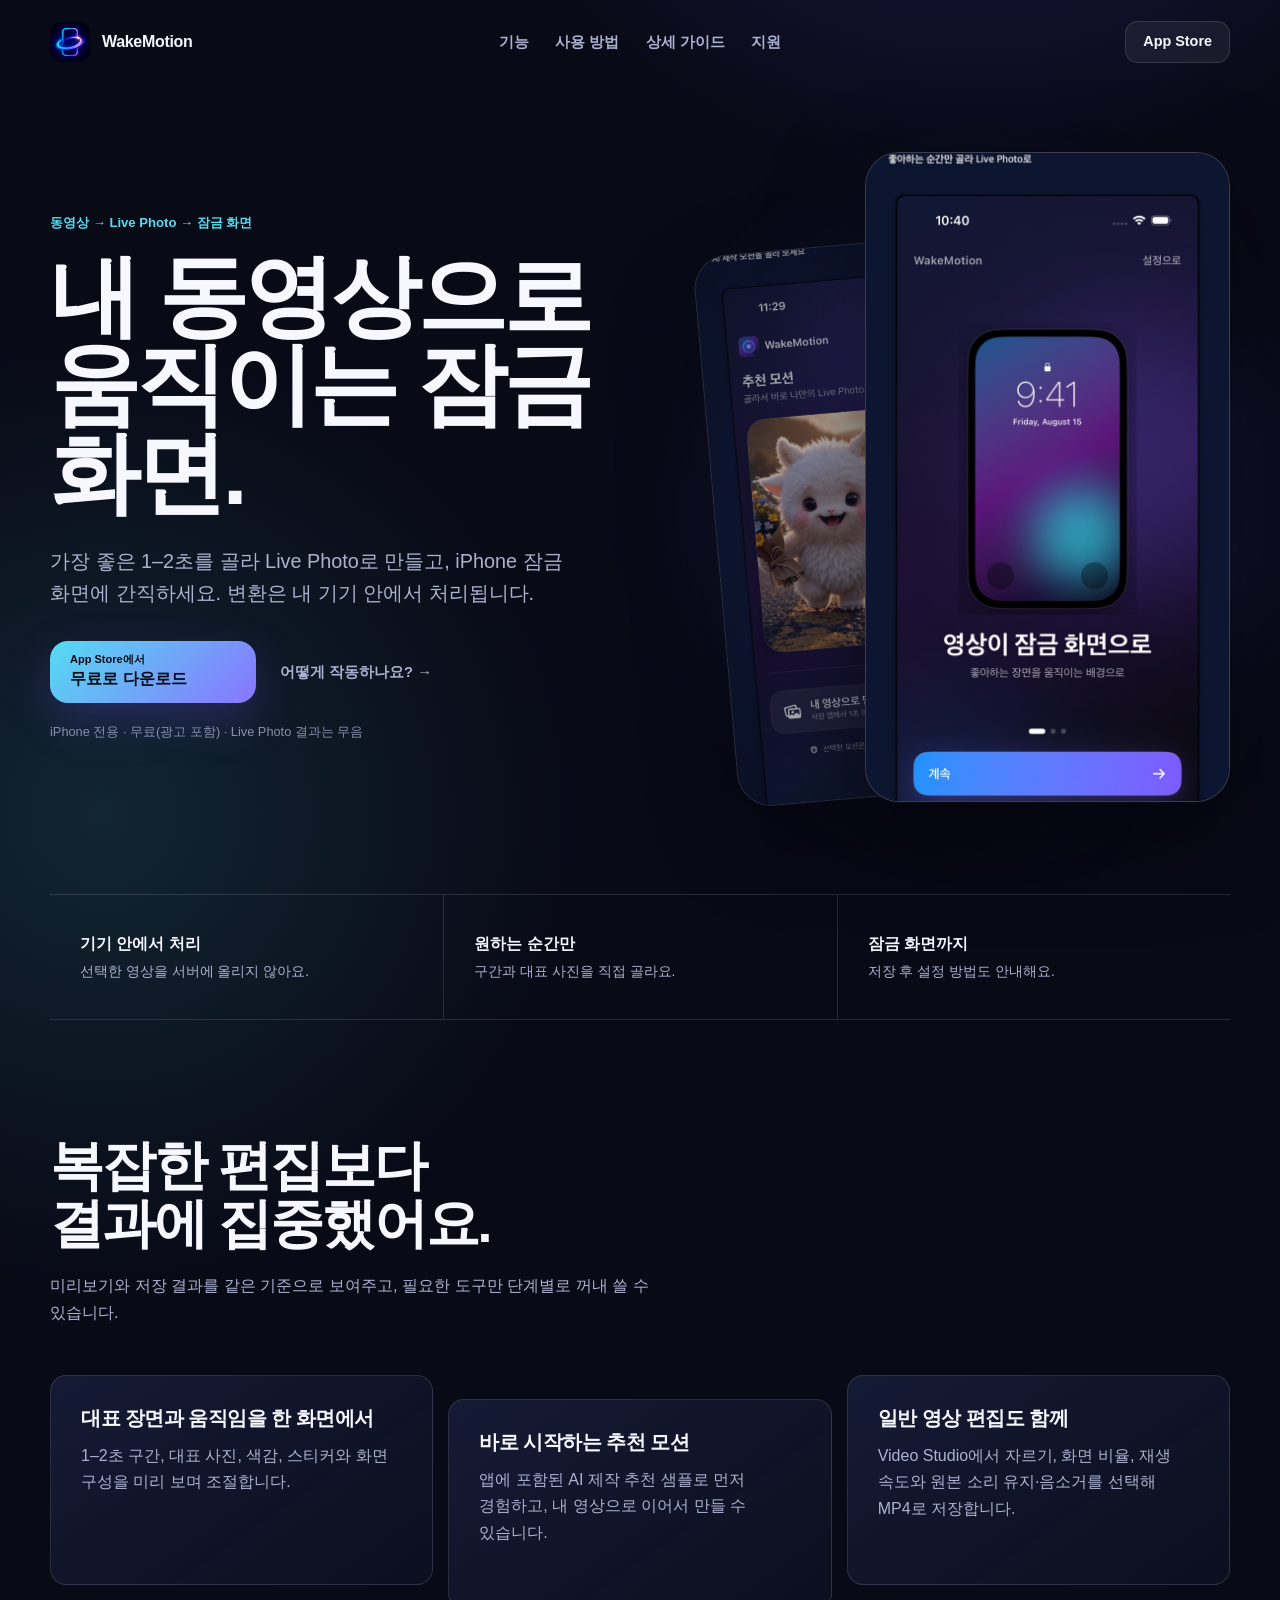
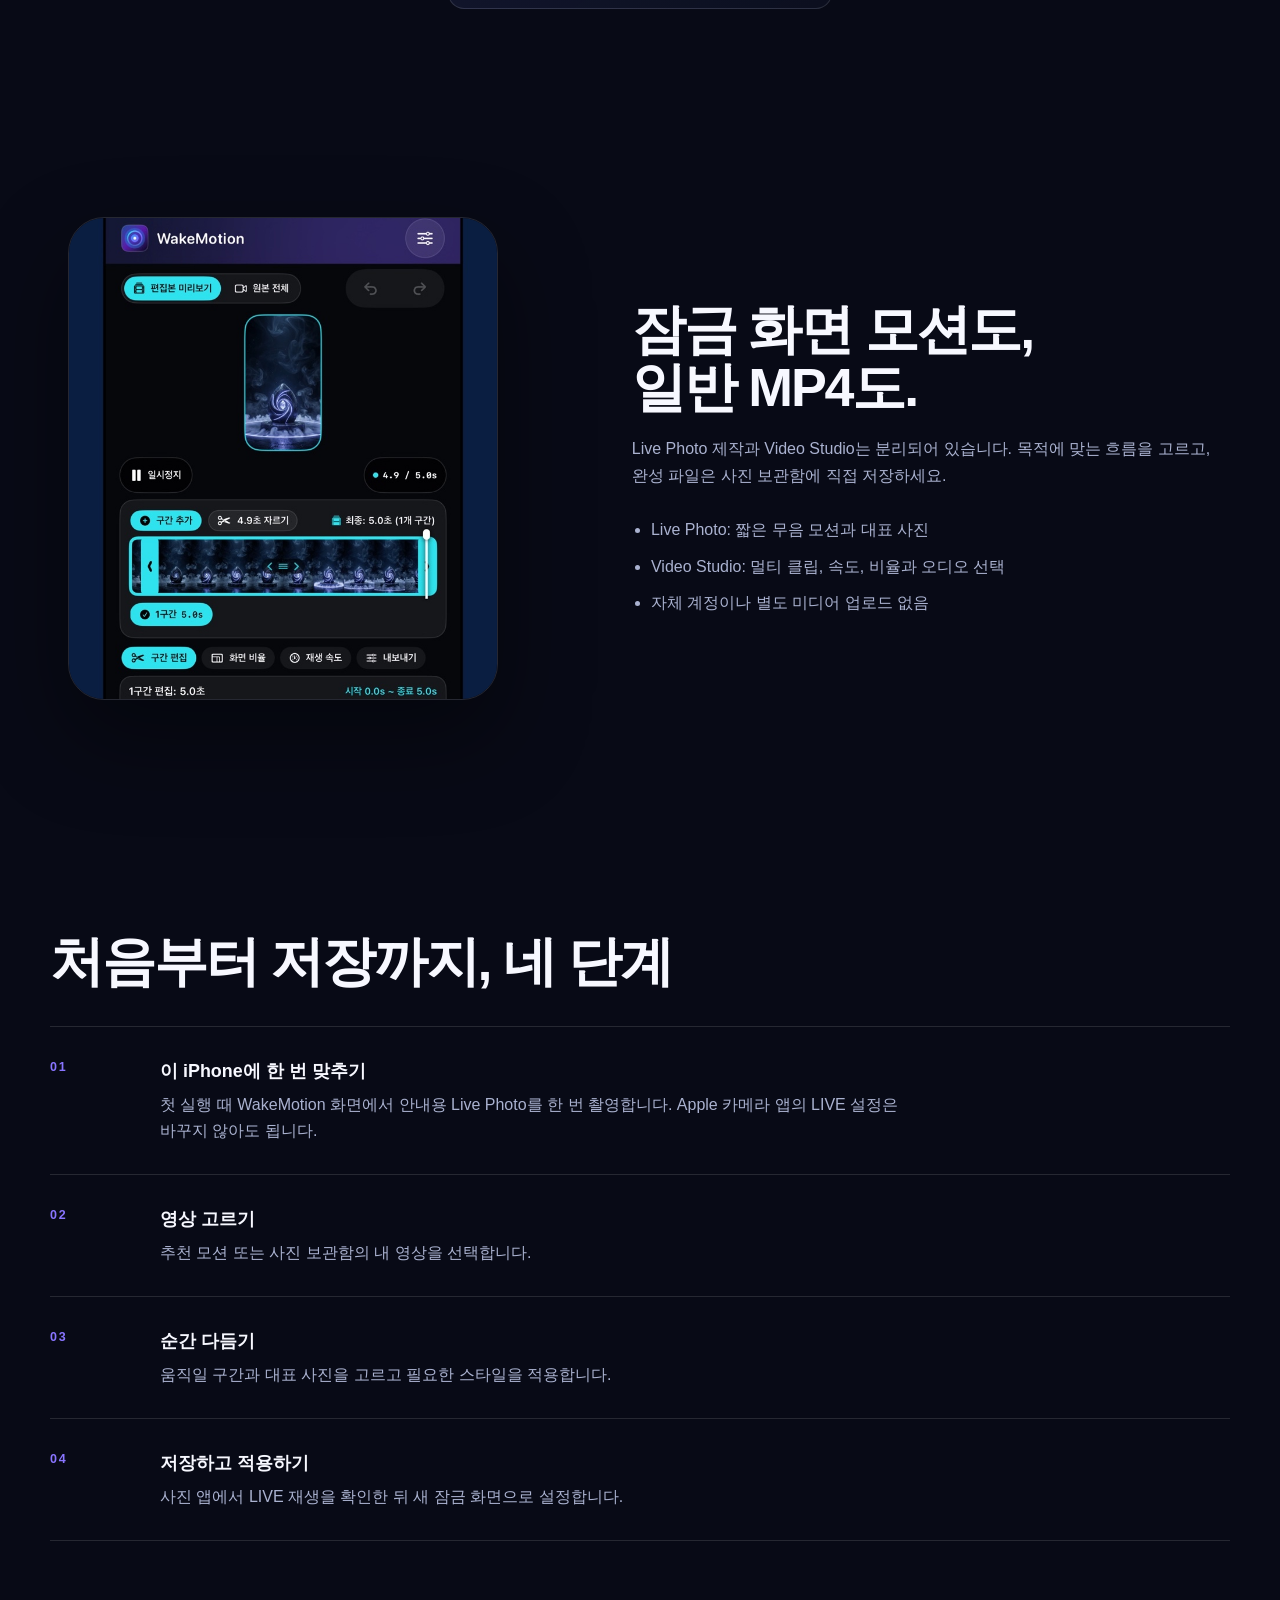
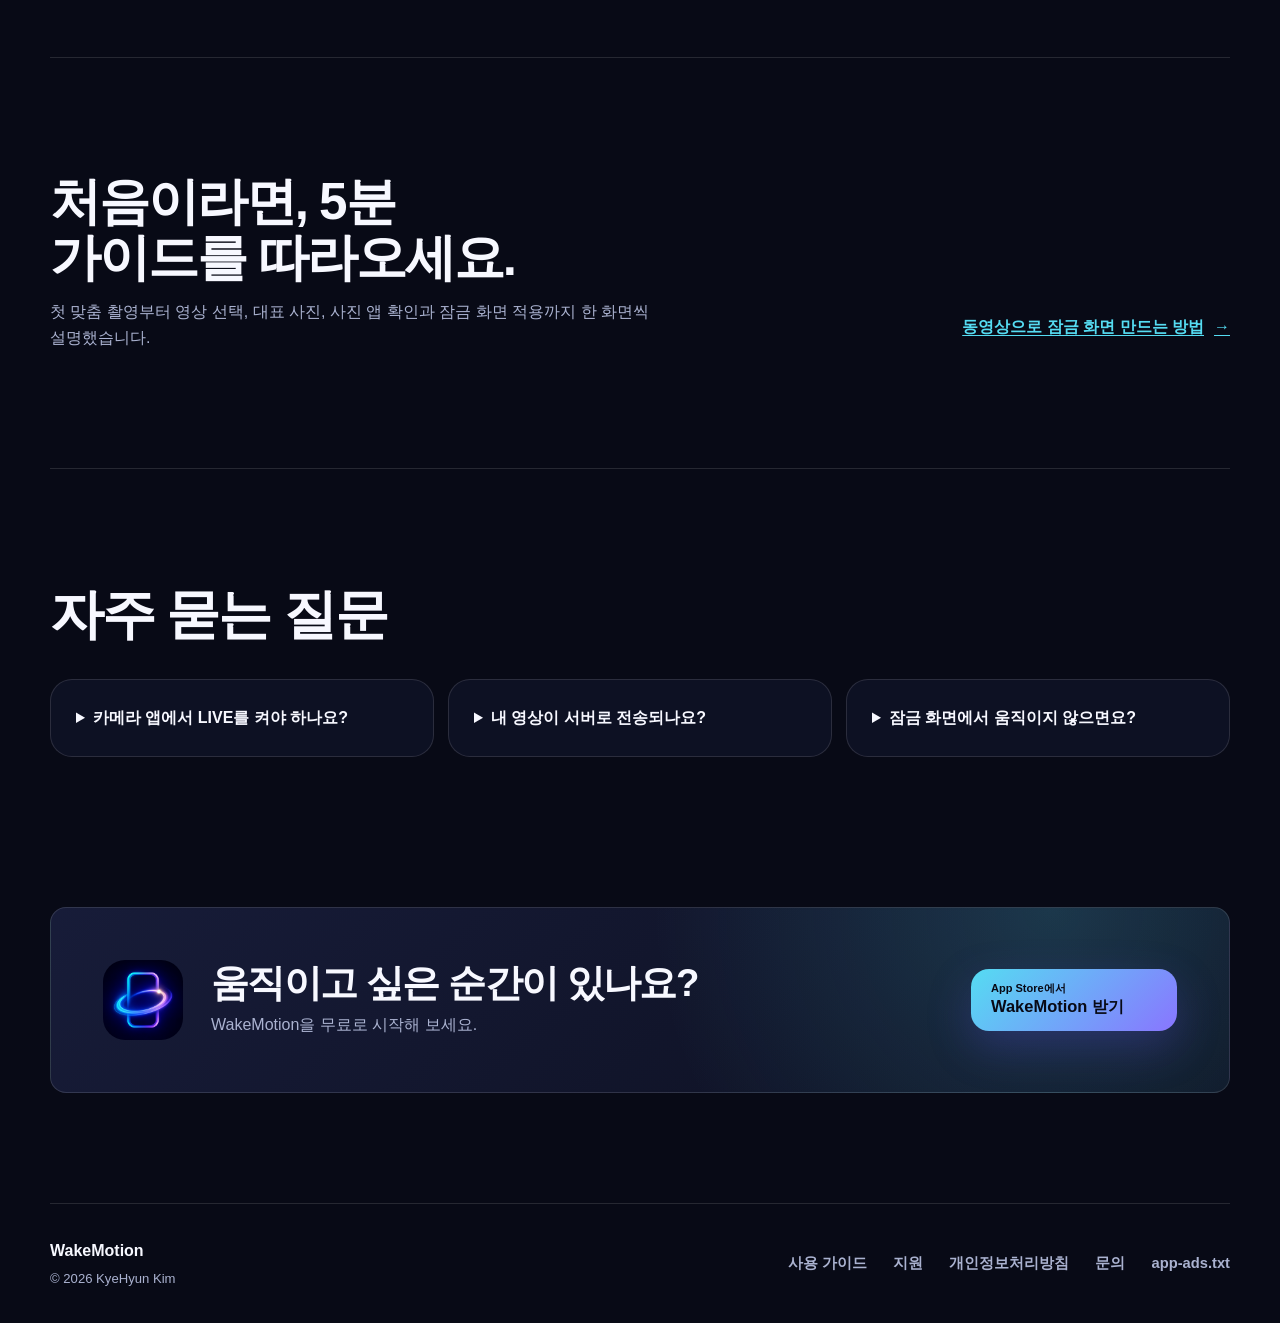
==== index.html @ 8c8839ff "Bust cached compact Video Studio image" ====
<!doctype html>
<html lang="ko">
<head>
  <meta charset="utf-8">
  <meta name="viewport" content="width=device-width, initial-scale=1">
  <meta name="description" content="내 동영상의 원하는 1–2초를 Live Photo로 만들어 iPhone 움직이는 잠금 화면으로 저장하세요. WakeMotion은 기기 안에서 처리하는 무료 iPhone 앱입니다.">
  <meta name="theme-color" content="#090b18">
  <meta name="application-name" content="WakeMotion">
  <meta property="og:locale" content="ko_KR">
  <meta property="og:title" content="동영상으로 움직이는 iPhone 잠금 화면 만들기 | WakeMotion">
  <meta property="og:description" content="내 영상의 원하는 순간을 Live Photo로 만들어 iPhone 잠금 화면에 간직하세요.">
  <meta property="og:type" content="website">
  <meta property="og:url" content="https://smark1024.github.io/">
  <meta property="og:image" content="https://smark1024.github.io/assets/wakemotion-icon.png">
  <meta name="twitter:card" content="summary">
  <title>동영상으로 움직이는 iPhone 잠금 화면 만들기 | WakeMotion</title>
  <link rel="canonical" href="https://smark1024.github.io/">
  <link rel="icon" href="assets/wakemotion-icon.png">
  <link rel="stylesheet" href="styles.css?v=20260829-3">
  <script type="application/ld+json">
  {
    "@context": "https://schema.org",
    "@type": "SoftwareApplication",
    "name": "WakeMotion",
    "operatingSystem": "iOS",
    "applicationCategory": "MultimediaApplication",
    "description": "사용자가 직접 고른 동영상을 iPhone 안에서 Live Photo와 MP4로 만드는 무료 앱",
    "url": "https://smark1024.github.io/",
    "downloadUrl": "https://apps.apple.com/kr/app/wakemotion/id6801759823",
    "image": "https://smark1024.github.io/assets/wakemotion-icon.png",
    "offers": {
      "@type": "Offer",
      "price": "0",
      "priceCurrency": "KRW"
    }
  }
  </script>
</head>
<body>
  <a class="skip-link" href="#main">본문으로 건너뛰기</a>

  <header class="site-header">
    <a class="brand" href="#top" aria-label="WakeMotion 홈">
      <img src="assets/wakemotion-icon.png" width="40" height="40" alt="">
      <span>WakeMotion</span>
    </a>
    <nav aria-label="주요 메뉴">
      <a href="#features">기능</a>
      <a href="#how-it-works">사용 방법</a>
      <a href="guides/video-to-live-photo.html">상세 가이드</a>
      <a href="https://smark1024.github.io/wakemotion-support/">지원</a>
    </nav>
    <a class="store-link store-link--header" href="https://apps.apple.com/app/apple-store/id6801759823?pt=129313809&amp;ct=site_livephoto&amp;mt=8" aria-label="App Store에서 WakeMotion 보기">
      App Store
    </a>
  </header>

  <main id="main">
    <section class="hero" id="top">
      <div class="hero-copy">
        <p class="hero-route">동영상 → Live Photo → 잠금 화면</p>
        <h1>내 동영상으로<br>움직이는<span class="mobile-break"><br></span> 잠금 화면.</h1>
        <p class="hero-lead">가장 좋은 1–2초를 골라 Live Photo로 만들고, iPhone 잠금 화면에 간직하세요. 변환은 내 기기 안에서 처리됩니다.</p>
        <div class="hero-actions">
          <a class="store-link store-link--primary" href="https://apps.apple.com/app/apple-store/id6801759823?pt=129313809&amp;ct=site_livephoto&amp;mt=8">
            <span class="store-link-kicker">App Store에서</span>
            <strong>무료로 다운로드</strong>
          </a>
          <a class="text-link" href="#how-it-works">어떻게 작동하나요? <span aria-hidden="true">→</span></a>
        </div>
        <p class="hero-note">iPhone 전용 · 무료(광고 포함) · Live Photo 결과는 무음</p>
      </div>

      <div class="hero-visual" aria-label="WakeMotion 실제 앱 화면">
        <figure class="phone-shot phone-shot--rear">
          <img src="assets/04-start-with-recommended-motion.jpg" width="736" height="1600" alt="WakeMotion 추천 모션 선택 화면">
        </figure>
        <figure class="phone-shot phone-shot--front">
          <img src="assets/01-motion-to-lock-screen.jpg" width="736" height="1600" alt="WakeMotion으로 만든 Live Photo가 잠금 화면에서 움직이는 모습">
        </figure>
      </div>
    </section>

    <section class="trust-row" aria-label="WakeMotion 핵심 원칙">
      <p><strong>기기 안에서 처리</strong><span>선택한 영상을 서버에 올리지 않아요.</span></p>
      <p><strong>원하는 순간만</strong><span>구간과 대표 사진을 직접 골라요.</span></p>
      <p><strong>잠금 화면까지</strong><span>저장 후 설정 방법도 안내해요.</span></p>
    </section>

    <section class="section feature-intro" id="features">
      <div class="section-heading">
        <h2>복잡한 편집보다<br>결과에 집중했어요.</h2>
        <p>미리보기와 저장 결과를 같은 기준으로 보여주고, 필요한 도구만 단계별로 꺼내 쓸 수 있습니다.</p>
      </div>

      <div class="feature-grid">
        <article>
          <h3>대표 장면과 움직임을 한 화면에서</h3>
          <p>1–2초 구간, 대표 사진, 색감, 스티커와 화면 구성을 미리 보며 조절합니다.</p>
        </article>
        <article>
          <h3>바로 시작하는 추천 모션</h3>
          <p>앱에 포함된 AI 제작 추천 샘플로 먼저 경험하고, 내 영상으로 이어서 만들 수 있습니다.</p>
        </article>
        <article>
          <h3>일반 영상 편집도 함께</h3>
          <p>Video Studio에서 자르기, 화면 비율, 재생 속도와 원본 소리 유지·음소거를 선택해 MP4로 저장합니다.</p>
        </article>
      </div>
    </section>

    <section class="section spotlight">
      <div class="spotlight-visual">
        <img src="assets/09-video-editing-tools.jpg?v=20260830-1" width="736" height="828" loading="lazy" alt="WakeMotion Video Studio의 영상 편집 도구 화면">
      </div>
      <div class="spotlight-copy">
        <h2>잠금 화면 모션도,<br>일반 MP4도.</h2>
        <p>Live Photo 제작과 Video Studio는 분리되어 있습니다. 목적에 맞는 흐름을 고르고, 완성 파일은 사진 보관함에 직접 저장하세요.</p>
        <ul>
          <li>Live Photo: 짧은 무음 모션과 대표 사진</li>
          <li>Video Studio: 멀티 클립, 속도, 비율과 오디오 선택</li>
          <li>자체 계정이나 별도 미디어 업로드 없음</li>
        </ul>
      </div>
    </section>

    <section class="section steps" id="how-it-works">
      <div class="section-heading section-heading--compact">
        <h2>처음부터 저장까지, 네 단계</h2>
      </div>
      <ol>
        <li><span>01</span><div><strong>이 iPhone에 한 번 맞추기</strong><p>첫 실행 때 WakeMotion 화면에서 안내용 Live Photo를 한 번 촬영합니다. Apple 카메라 앱의 LIVE 설정은 바꾸지 않아도 됩니다.</p></div></li>
        <li><span>02</span><div><strong>영상 고르기</strong><p>추천 모션 또는 사진 보관함의 내 영상을 선택합니다.</p></div></li>
        <li><span>03</span><div><strong>순간 다듬기</strong><p>움직일 구간과 대표 사진을 고르고 필요한 스타일을 적용합니다.</p></div></li>
        <li><span>04</span><div><strong>저장하고 적용하기</strong><p>사진 앱에서 LIVE 재생을 확인한 뒤 새 잠금 화면으로 설정합니다.</p></div></li>
      </ol>
    </section>

    <section class="section guide-callout" aria-labelledby="guide-title">
      <div>
        <h2 id="guide-title">처음이라면, 5분 가이드를 따라오세요.</h2>
        <p>첫 맞춤 촬영부터 영상 선택, 대표 사진, 사진 앱 확인과 잠금 화면 적용까지 한 화면씩 설명했습니다.</p>
      </div>
      <a class="guide-link" href="guides/video-to-live-photo.html">동영상으로 잠금 화면 만드는 방법 <span aria-hidden="true">→</span></a>
    </section>

    <section class="section faq" aria-labelledby="faq-title">
      <div class="section-heading section-heading--compact">
        <h2 id="faq-title">자주 묻는 질문</h2>
      </div>
      <div class="faq-grid">
        <details>
          <summary>카메라 앱에서 LIVE를 켜야 하나요?</summary>
          <p>아니요. 첫 맞춤 촬영의 Live Photo 기능은 WakeMotion이 해당 화면에서 직접 켭니다. 실패하면 카메라·마이크 권한과 다른 카메라 앱 사용 여부를 확인해 주세요.</p>
        </details>
        <details>
          <summary>내 영상이 서버로 전송되나요?</summary>
          <p>WakeMotion의 영상 선택과 변환은 iPhone 안에서 처리됩니다. 사용자 미디어를 보관하는 자체 계정이나 백엔드를 운영하지 않습니다.</p>
        </details>
        <details>
          <summary>잠금 화면에서 움직이지 않으면요?</summary>
          <p>앱 설정의 잠금 화면 호환성을 한 단계 높여 다시 만들어 보세요. iOS와 원본 영상 특성에 따라 결과가 달라질 수 있습니다.</p>
        </details>
      </div>
    </section>

    <section class="cta-panel">
      <img src="assets/wakemotion-icon.png" width="80" height="80" alt="">
      <div>
        <h2>움직이고 싶은 순간이 있나요?</h2>
        <p>WakeMotion을 무료로 시작해 보세요.</p>
      </div>
      <a class="store-link store-link--primary" href="https://apps.apple.com/app/apple-store/id6801759823?pt=129313809&amp;ct=site_livephoto&amp;mt=8">
        <span class="store-link-kicker">App Store에서</span>
        <strong>WakeMotion 받기</strong>
      </a>
    </section>
  </main>

  <footer>
    <div class="footer-brand">
      <strong>WakeMotion</strong>
      <span>© 2026 KyeHyun Kim</span>
    </div>
    <nav aria-label="법률 및 지원">
      <a href="guides/video-to-live-photo.html">사용 가이드</a>
      <a href="https://smark1024.github.io/wakemotion-support/">지원</a>
      <a href="https://smark1024.github.io/wakemotion-support/privacy.html">개인정보처리방침</a>
      <a href="mailto:wakemotion.support@gmail.com">문의</a>
      <a href="app-ads.txt">app-ads.txt</a>
    </nav>
  </footer>
</body>
</html>
---- styles.css ----
:root {
  color-scheme: dark;
  --canvas: #080a16;
  --surface: #11152a;
  --surface-strong: #171c38;
  --text: #f7f8ff;
  --muted: #aab2d0;
  --line: rgba(255, 255, 255, 0.12);
  --cyan: #55dcf2;
  --violet: #8975ff;
  --violet-deep: #6653f2;
  --max: 1180px;
  --radius: 16px;
}

* { box-sizing: border-box; }

html {
  scroll-behavior: smooth;
  scroll-padding-top: 88px;
}

body {
  min-width: 320px;
  margin: 0;
  overflow-x: hidden;
  background:
    radial-gradient(circle at 76% -8%, rgba(104, 83, 255, 0.28), transparent 34rem),
    radial-gradient(circle at 8% 18%, rgba(85, 220, 242, 0.13), transparent 30rem),
    var(--canvas);
  color: var(--text);
  font-family: -apple-system, BlinkMacSystemFont, "Apple SD Gothic Neo", "Noto Sans KR", sans-serif;
  line-height: 1.65;
  word-break: keep-all;
}

img { display: block; max-width: 100%; height: auto; }
a { color: inherit; text-underline-offset: 0.18em; }
p, h1, h2, h3 { margin-top: 0; }
h1, h2, h3 { text-wrap: balance; }
p, li, a { overflow-wrap: anywhere; }

::selection {
  background: rgba(85, 220, 242, 0.28);
  color: var(--text);
}

* {
  scrollbar-color: var(--violet) var(--surface);
  scrollbar-width: thin;
}

.skip-link {
  position: fixed;
  z-index: 100;
  top: 8px;
  left: 8px;
  padding: 10px 14px;
  border-radius: 10px;
  background: white;
  color: #080a16;
  font-weight: 750;
  transform: translateY(-150%);
}

.skip-link:focus { transform: translateY(0); }

.site-header,
main,
footer {
  width: min(calc(100% - 40px), var(--max));
  margin-inline: auto;
}

.site-header {
  position: relative;
  z-index: 20;
  min-height: 84px;
  display: grid;
  grid-template-columns: 1fr auto 1fr;
  align-items: center;
  gap: 24px;
}

.brand {
  display: inline-flex;
  width: max-content;
  align-items: center;
  gap: 12px;
  font-weight: 780;
  letter-spacing: -0.02em;
  text-decoration: none;
}

.brand img { border-radius: 11px; }

.site-header nav,
footer nav {
  display: flex;
  align-items: center;
  gap: 26px;
}

.site-header nav a,
footer nav a,
.text-link {
  color: var(--muted);
  font-size: 0.92rem;
  font-weight: 650;
  text-decoration: none;
}

.site-header nav a:hover,
.site-header nav a:focus-visible,
footer nav a:hover,
footer nav a:focus-visible,
.text-link:hover,
.text-link:focus-visible { color: var(--text); }

.breadcrumbs a:hover,
.breadcrumbs a:focus-visible,
.privacy-summary a:hover,
.privacy-summary a:focus-visible { color: var(--text); }

.store-link {
  display: inline-flex;
  align-items: center;
  justify-content: center;
  text-decoration: none;
}

.store-link--header {
  justify-self: end;
  min-height: 42px;
  padding: 0 17px;
  border: 1px solid var(--line);
  border-radius: 13px;
  background: rgba(255, 255, 255, 0.06);
  font-size: 0.9rem;
  font-weight: 750;
}

.store-link--header:hover,
.store-link--header:focus-visible {
  border-color: rgba(85, 220, 242, 0.55);
  background: rgba(85, 220, 242, 0.1);
}

.store-link--primary {
  min-width: 206px;
  min-height: 62px;
  flex-direction: column;
  align-items: flex-start;
  padding: 10px 20px;
  border-radius: 18px;
  background: linear-gradient(135deg, var(--cyan), var(--violet));
  box-shadow: 0 16px 44px rgba(101, 83, 242, 0.25);
  color: #080a16;
}

.store-link--primary:hover,
.store-link--primary:focus-visible {
  background: linear-gradient(135deg, #7ee7f7, #a493ff);
  box-shadow: 0 20px 52px rgba(101, 83, 242, 0.34);
}

.store-link-kicker {
  font-size: 0.69rem;
  font-weight: 700;
  line-height: 1.2;
}

.store-link--primary strong {
  font-size: 1.03rem;
  line-height: 1.45;
}

.hero {
  min-height: 690px;
  display: grid;
  grid-template-columns: minmax(0, 0.93fr) minmax(420px, 0.87fr);
  align-items: center;
  gap: clamp(48px, 8vw, 110px);
  padding: 68px 0 92px;
}

.hero-copy { position: relative; z-index: 2; min-width: 0; }

h1 {
  max-width: 720px;
  margin-bottom: 27px;
  font-size: clamp(3.25rem, 7vw, 6.25rem);
  line-height: 0.99;
  letter-spacing: -0.04em;
}

h2 {
  margin-bottom: 20px;
  font-size: clamp(2.15rem, 4.2vw, 4.15rem);
  line-height: 1.08;
  letter-spacing: -0.04em;
}

h3 {
  margin-bottom: 12px;
  font-size: 1.22rem;
  line-height: 1.3;
  letter-spacing: -0.025em;
}

.hero-lead {
  max-width: 600px;
  margin-bottom: 31px;
  color: var(--muted);
  font-size: clamp(1.03rem, 2vw, 1.24rem);
}

.hero-route {
  width: max-content;
  max-width: 100%;
  margin-bottom: 18px;
  color: var(--cyan);
  font-size: 0.82rem;
  font-weight: 760;
}

.mobile-break { display: none; }

.hero-actions {
  display: flex;
  align-items: center;
  gap: 24px;
}

.hero-note {
  margin: 18px 0 0;
  color: #858fad;
  font-size: 0.8rem;
}

.hero-visual {
  position: relative;
  height: 650px;
  isolation: isolate;
}

.hero-visual::before {
  content: "";
  position: absolute;
  z-index: -1;
  inset: 14% 0 7% 7%;
  border-radius: 50%;
  background: rgba(100, 86, 255, 0.22);
  filter: blur(65px);
}

.phone-shot {
  position: absolute;
  margin: 0;
  overflow: hidden;
  border: 1px solid rgba(255, 255, 255, 0.18);
  border-radius: 34px;
  background: #11152a;
  box-shadow: 0 36px 90px rgba(0, 0, 0, 0.5);
}

.phone-shot img { width: 100%; height: 100%; object-fit: cover; }

.phone-shot--front {
  z-index: 2;
  width: min(79%, 365px);
  height: 100%;
  right: 0;
  top: 0;
}

.phone-shot--rear {
  z-index: 1;
  width: min(69%, 314px);
  height: 85%;
  left: 0;
  bottom: 1%;
  opacity: 0.64;
  transform: translateX(2%) rotate(-5deg);
}

.trust-row {
  display: grid;
  grid-template-columns: repeat(3, 1fr);
  border-block: 1px solid var(--line);
}

.trust-row p {
  min-height: 124px;
  display: flex;
  flex-direction: column;
  justify-content: center;
  margin: 0;
  padding: 25px 30px;
}

.trust-row p + p { border-left: 1px solid var(--line); }
.trust-row strong { margin-bottom: 4px; font-size: 0.98rem; }
.trust-row span { color: var(--muted); font-size: 0.86rem; }

.section { padding: 116px 0; }
.section-heading { max-width: 820px; margin-bottom: 48px; }
.section-heading > p:last-child { max-width: 660px; color: var(--muted); font-size: 1.03rem; }
.section-heading--compact { margin-bottom: 36px; }

.feature-grid {
  display: grid;
  grid-template-columns: repeat(3, 1fr);
  gap: 15px;
}

.feature-grid article {
  min-height: 210px;
  padding: 30px;
  border: 1px solid var(--line);
  border-radius: var(--radius);
  background: linear-gradient(145deg, rgba(23, 28, 56, 0.9), rgba(13, 17, 34, 0.74));
}

.feature-grid article:nth-child(2) { transform: translateY(24px); }
.feature-grid p { color: var(--muted); }

.spotlight {
  display: grid;
  grid-template-columns: minmax(300px, 0.78fr) minmax(0, 1fr);
  align-items: center;
  gap: clamp(52px, 9vw, 130px);
}

.spotlight-visual {
  max-width: 430px;
  justify-self: center;
  overflow: hidden;
  border: 1px solid var(--line);
  border-radius: 36px;
  box-shadow: 0 38px 90px rgba(0, 0, 0, 0.42);
}

.spotlight-copy > p:not(.eyebrow),
.spotlight-copy li { color: var(--muted); }
.spotlight-copy ul { margin: 28px 0 0; padding-left: 1.2rem; }
.spotlight-copy li + li { margin-top: 10px; }

.steps ol { margin: 0; padding: 0; border-top: 1px solid var(--line); list-style: none; }
.steps li { display: grid; grid-template-columns: 90px 1fr; gap: 20px; padding: 30px 0; border-bottom: 1px solid var(--line); }
.steps li > span { color: var(--violet); font-size: 0.78rem; font-weight: 850; letter-spacing: 0.14em; }
.steps strong { display: block; margin-bottom: 5px; font-size: 1.12rem; }
.steps p { max-width: 760px; margin: 0; color: var(--muted); }

.guide-callout {
  display: grid;
  grid-template-columns: minmax(0, 1fr) auto;
  align-items: end;
  gap: 48px;
  border-block: 1px solid var(--line);
}

.guide-callout h2 {
  max-width: 780px;
  margin-bottom: 14px;
  font-size: clamp(2rem, 4vw, 3.75rem);
}

.guide-callout p {
  max-width: 680px;
  margin: 0;
  color: var(--muted);
}

.guide-link {
  display: inline-flex;
  min-height: 48px;
  align-items: center;
  gap: 10px;
  color: var(--cyan);
  font-weight: 760;
  text-decoration-thickness: 1px;
}

.guide-link:hover,
.guide-link:focus-visible { color: var(--text); }

.faq-grid { display: grid; grid-template-columns: repeat(3, 1fr); gap: 14px; }
.faq details { padding: 25px; border: 1px solid var(--line); border-radius: 22px; background: rgba(17, 21, 42, 0.7); }
.faq summary { cursor: pointer; font-weight: 760; }
.faq details p { margin: 18px 0 0; color: var(--muted); font-size: 0.92rem; }
.faq details:hover { border-color: rgba(255, 255, 255, 0.22); }

.cta-panel {
  display: grid;
  grid-template-columns: auto 1fr auto;
  align-items: center;
  gap: 28px;
  margin: 34px 0 110px;
  padding: clamp(28px, 5vw, 52px);
  border: 1px solid var(--line);
  border-radius: var(--radius);
  background:
    radial-gradient(circle at 85% 0%, rgba(84, 220, 242, 0.18), transparent 25rem),
    linear-gradient(140deg, rgba(24, 29, 59, 0.96), rgba(13, 16, 33, 0.96));
}

.cta-panel img { border-radius: 22px; }
.cta-panel h2 { margin-bottom: 8px; font-size: clamp(1.75rem, 3vw, 2.75rem); }
.cta-panel p { margin: 0; color: var(--muted); }

footer {
  min-height: 120px;
  display: flex;
  align-items: center;
  justify-content: space-between;
  gap: 30px;
  border-top: 1px solid var(--line);
}

.footer-brand { display: flex; flex-direction: column; gap: 4px; }
.footer-brand span { color: var(--muted); font-size: 0.82rem; }

.guide-main { max-width: var(--max); }

.breadcrumbs {
  display: flex;
  align-items: center;
  gap: 10px;
  padding-top: 52px;
  color: var(--muted);
  font-size: 0.86rem;
}

.breadcrumbs a { color: var(--cyan); }

.guide-hero {
  max-width: 940px;
  padding: 70px 0 90px;
}

.guide-hero h1 {
  max-width: 940px;
  margin-bottom: 30px;
  font-size: clamp(3rem, 7vw, 6rem);
  line-height: 1.02;
}

.guide-hero > p:last-child {
  max-width: 720px;
  margin: 0;
  color: var(--muted);
  font-size: clamp(1.04rem, 2vw, 1.25rem);
}

.guide-meta {
  margin-bottom: 18px;
  color: var(--cyan);
  font-size: 0.82rem;
  font-weight: 720;
}

.guide-layout {
  display: grid;
  grid-template-columns: 220px minmax(0, 760px);
  justify-content: space-between;
  gap: clamp(54px, 9vw, 120px);
  padding-bottom: 110px;
}

.guide-toc {
  position: sticky;
  top: 28px;
  align-self: start;
  padding-top: 8px;
}

.guide-toc strong {
  display: block;
  margin-bottom: 14px;
  font-size: 0.92rem;
}

.guide-toc ol {
  margin: 0;
  padding: 0;
  list-style: none;
}

.guide-toc li + li { margin-top: 9px; }
.guide-toc a { color: var(--muted); font-size: 0.88rem; text-decoration: none; }
.guide-toc a:hover, .guide-toc a:focus-visible { color: var(--cyan); }

.guide-content > section {
  padding: 18px 0 84px;
  scroll-margin-top: 30px;
}

.guide-content > section + section { border-top: 1px solid var(--line); }

.guide-content h2 {
  margin-bottom: 22px;
  font-size: clamp(2rem, 4vw, 3.35rem);
}

.guide-content p,
.guide-content li { color: var(--muted); }

.guide-content ul,
.guide-content ol { padding-inline-start: 1.25rem; }

.check-list { margin: 25px 0 31px; }
.check-list li + li { margin-top: 8px; }

.guide-store-link { width: max-content; }

.guide-note {
  margin-top: 28px;
  padding: 22px 24px;
  border: 1px solid var(--line);
  border-radius: var(--radius);
  background: rgba(17, 21, 42, 0.7);
}

.guide-note p { margin: 5px 0 0; }

.guide-figure {
  display: grid;
  grid-template-columns: minmax(220px, 310px) minmax(0, 1fr);
  align-items: end;
  gap: 26px;
  margin: 34px 0 46px;
}

.guide-figure img {
  overflow: hidden;
  border-radius: 16px;
  box-shadow: 0 26px 70px rgba(0, 0, 0, 0.4);
}

.guide-figure figcaption {
  padding-bottom: 8px;
  color: var(--muted);
  font-size: 0.84rem;
}

.guide-steps {
  margin: 0;
  padding: 0 !important;
  border-top: 1px solid var(--line);
  list-style: none;
  counter-reset: guide-step;
}

.guide-steps li {
  position: relative;
  display: grid;
  grid-template-columns: minmax(180px, 0.55fr) minmax(0, 1fr);
  gap: 26px;
  padding: 24px 0 24px 42px;
  border-bottom: 1px solid var(--line);
  counter-increment: guide-step;
}

.guide-steps li::before {
  content: counter(guide-step, decimal-leading-zero);
  position: absolute;
  inset-inline-start: 0;
  top: 26px;
  color: var(--violet);
  font-size: 0.74rem;
  font-weight: 820;
}

.guide-steps strong { color: var(--text); }

.guide-content details {
  padding: 22px 0;
  border-top: 1px solid var(--line);
}

.guide-content details:last-child { border-bottom: 1px solid var(--line); }
.guide-content summary { cursor: pointer; color: var(--text); font-weight: 740; }
.guide-content details p { margin: 14px 0 0; }

.privacy-summary a {
  display: inline-flex;
  min-height: 44px;
  align-items: center;
  gap: 9px;
  color: var(--cyan);
  font-weight: 720;
}

a:focus-visible,
summary:focus-visible {
  outline: 3px solid var(--cyan);
  outline-offset: 4px;
}

@media (max-width: 900px) {
  .site-header { grid-template-columns: 1fr auto; }
  .site-header nav { display: none; }
  .hero { min-height: 0; grid-template-columns: 1fr; gap: 55px; padding-top: 74px; }
  .hero-copy { text-align: center; }
  .hero-lead { margin-inline: auto; }
  .hero-actions { justify-content: center; }
  .hero-visual { width: min(100%, 560px); margin-inline: auto; }
  .feature-grid { grid-template-columns: 1fr; }
  .feature-grid article { min-height: 0; }
  .feature-grid article:nth-child(2) { transform: none; }
  .spotlight { grid-template-columns: 1fr; }
  .spotlight-copy { order: -1; }
  .spotlight-visual { width: min(100%, 330px); }
  .guide-callout { grid-template-columns: 1fr; align-items: start; gap: 26px; }
  .faq-grid { grid-template-columns: 1fr; }
  .cta-panel { grid-template-columns: auto 1fr; }
  .cta-panel .store-link { grid-column: 1 / -1; justify-self: stretch; align-items: center; }
  .guide-layout { grid-template-columns: 1fr; gap: 44px; }
  .guide-toc { position: static; padding-bottom: 22px; border-bottom: 1px solid var(--line); }
  .guide-toc ol { display: flex; flex-wrap: wrap; gap: 8px 18px; }
  .guide-toc li + li { margin-top: 0; }
}

@media (max-width: 640px) {
  .site-header, main, footer { width: min(calc(100% - 28px), var(--max)); }
  .site-header { min-height: 70px; grid-template-columns: minmax(0, 1fr) auto; gap: 12px; }
  .brand img { width: 34px; height: 34px; }
  .store-link--header { min-height: 40px; padding-inline: 14px; }
  .hero { padding: 64px 0 70px; }
  h1 { max-width: 100%; font-size: clamp(2.65rem, 11.5vw, 3.5rem); text-wrap: wrap; }
  .mobile-break { display: inline; }
  .hero-lead { max-width: 100%; font-size: 1rem; }
  .hero-actions { flex-direction: column; }
  .hero-visual { height: 510px; }
  .phone-shot--front { width: 76%; }
  .phone-shot--rear { width: 62%; left: 2%; }
  .spotlight-visual {
    width: min(86vw, 320px);
    border-radius: 22px;
  }
  .spotlight-visual img {
    width: 100%;
    height: auto;
  }
  .trust-row { grid-template-columns: 1fr; }
  .trust-row p { min-height: 100px; padding-inline: 18px; }
  .trust-row p + p { border-left: 0; border-top: 1px solid var(--line); }
  .section { padding: 84px 0; }
  .feature-grid article { padding: 24px; }
  .steps li { grid-template-columns: 52px 1fr; }
  .cta-panel { grid-template-columns: 1fr; text-align: center; }
  .cta-panel img { margin-inline: auto; }
  .guide-hero { padding: 52px 0 70px; }
  .guide-hero h1 { font-size: clamp(2.65rem, 13vw, 4rem); }
  .guide-layout { padding-bottom: 72px; }
  .guide-content > section { padding-bottom: 66px; }
  .guide-figure { grid-template-columns: 1fr; }
  .guide-figure img { width: min(66vw, 260px); margin-inline: auto; }
  .guide-steps li { grid-template-columns: 1fr; gap: 6px; }
  .guide-store-link { width: 100%; align-items: center; }
  footer { min-height: 0; flex-direction: column; align-items: flex-start; padding: 34px 0 44px; }
  footer nav { flex-wrap: wrap; gap: 14px 22px; }
}

@media (prefers-reduced-motion: reduce) {
  html { scroll-behavior: auto; }
  *, *::before, *::after { transition-duration: 0.01ms !important; animation-duration: 0.01ms !important; }
}
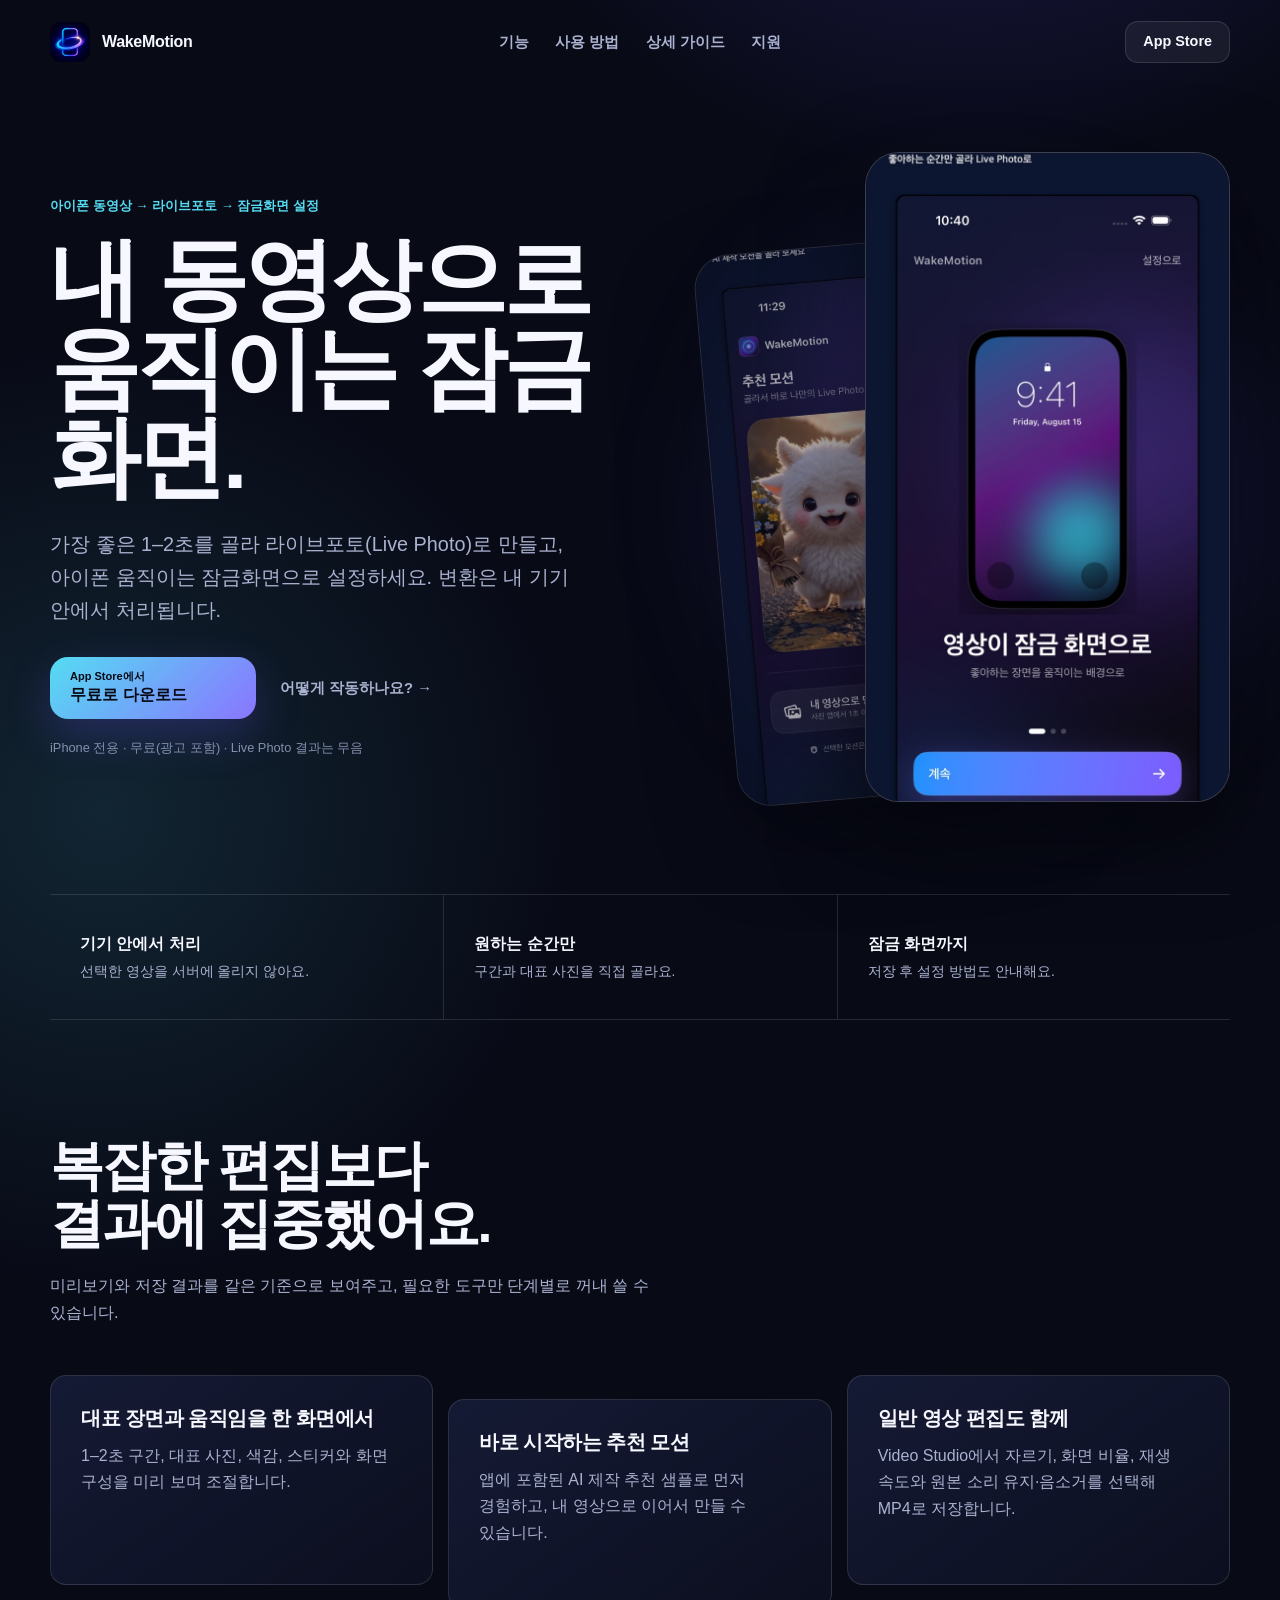
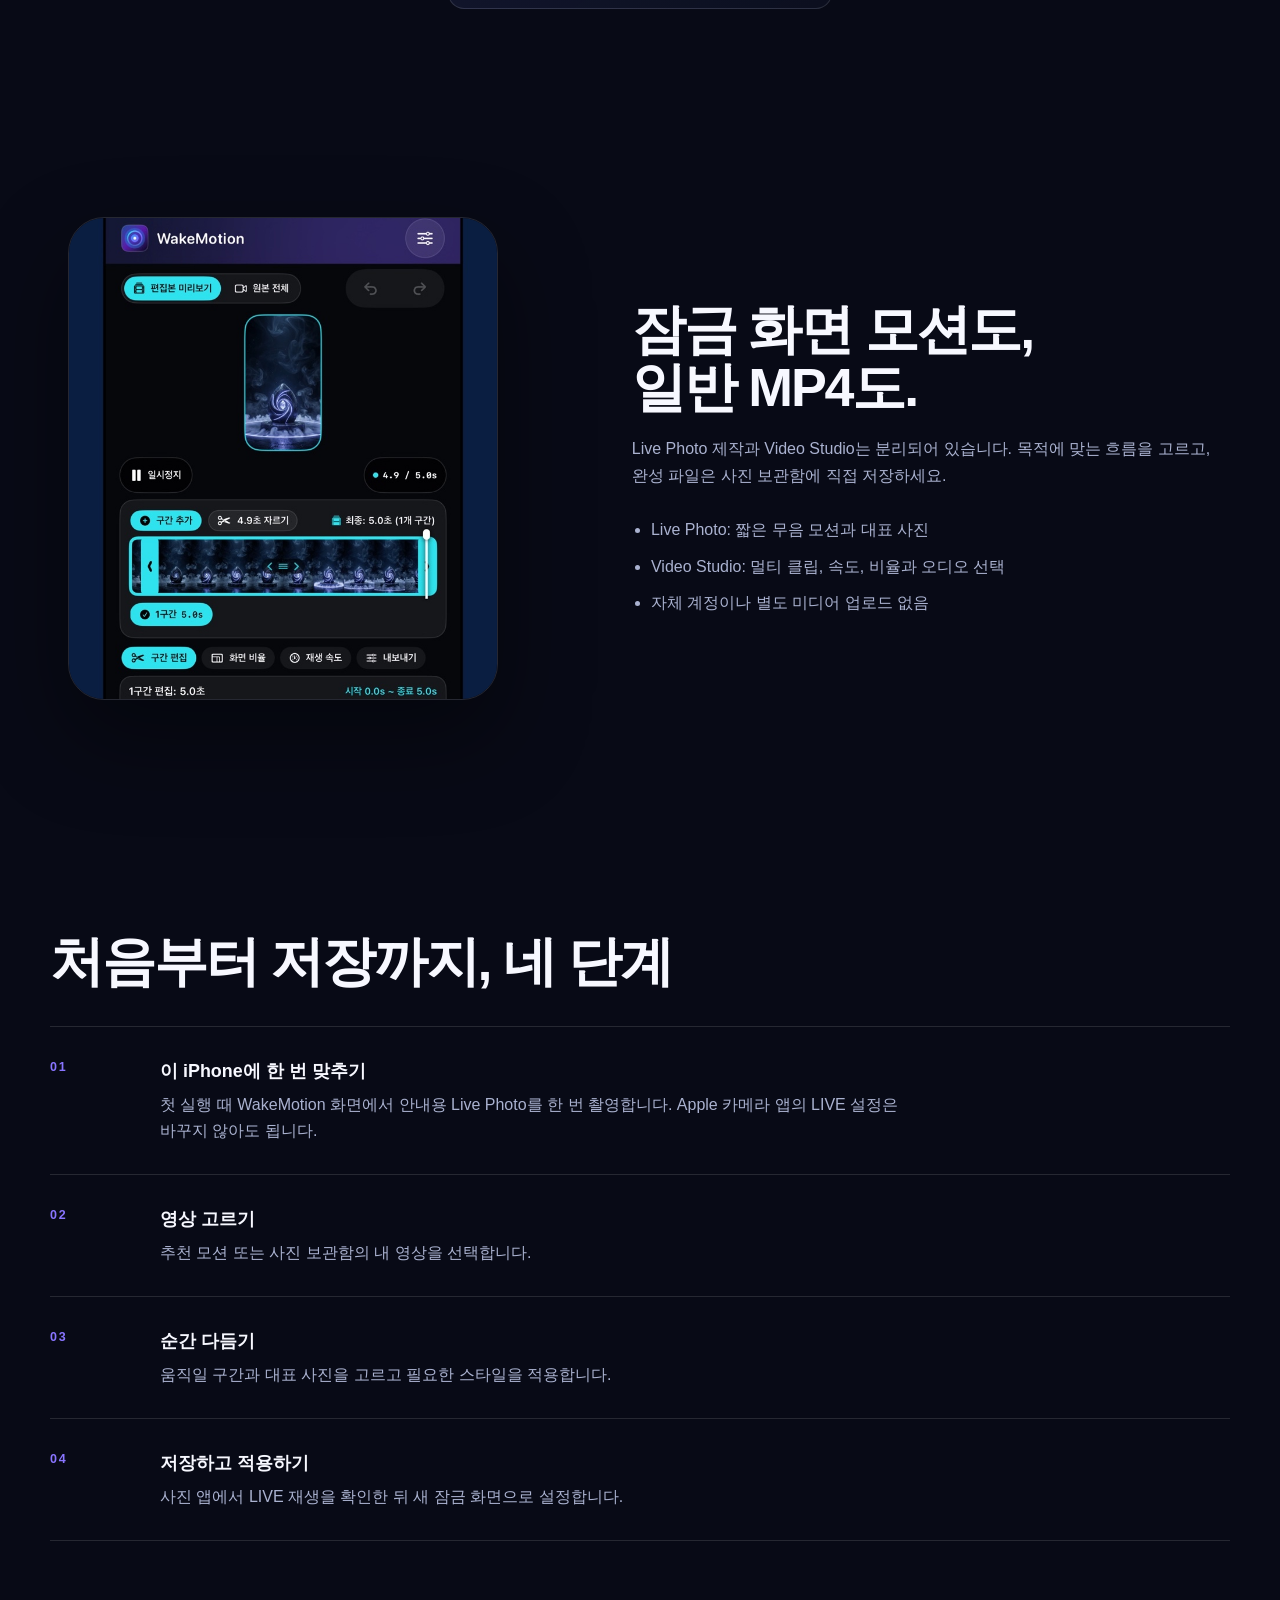
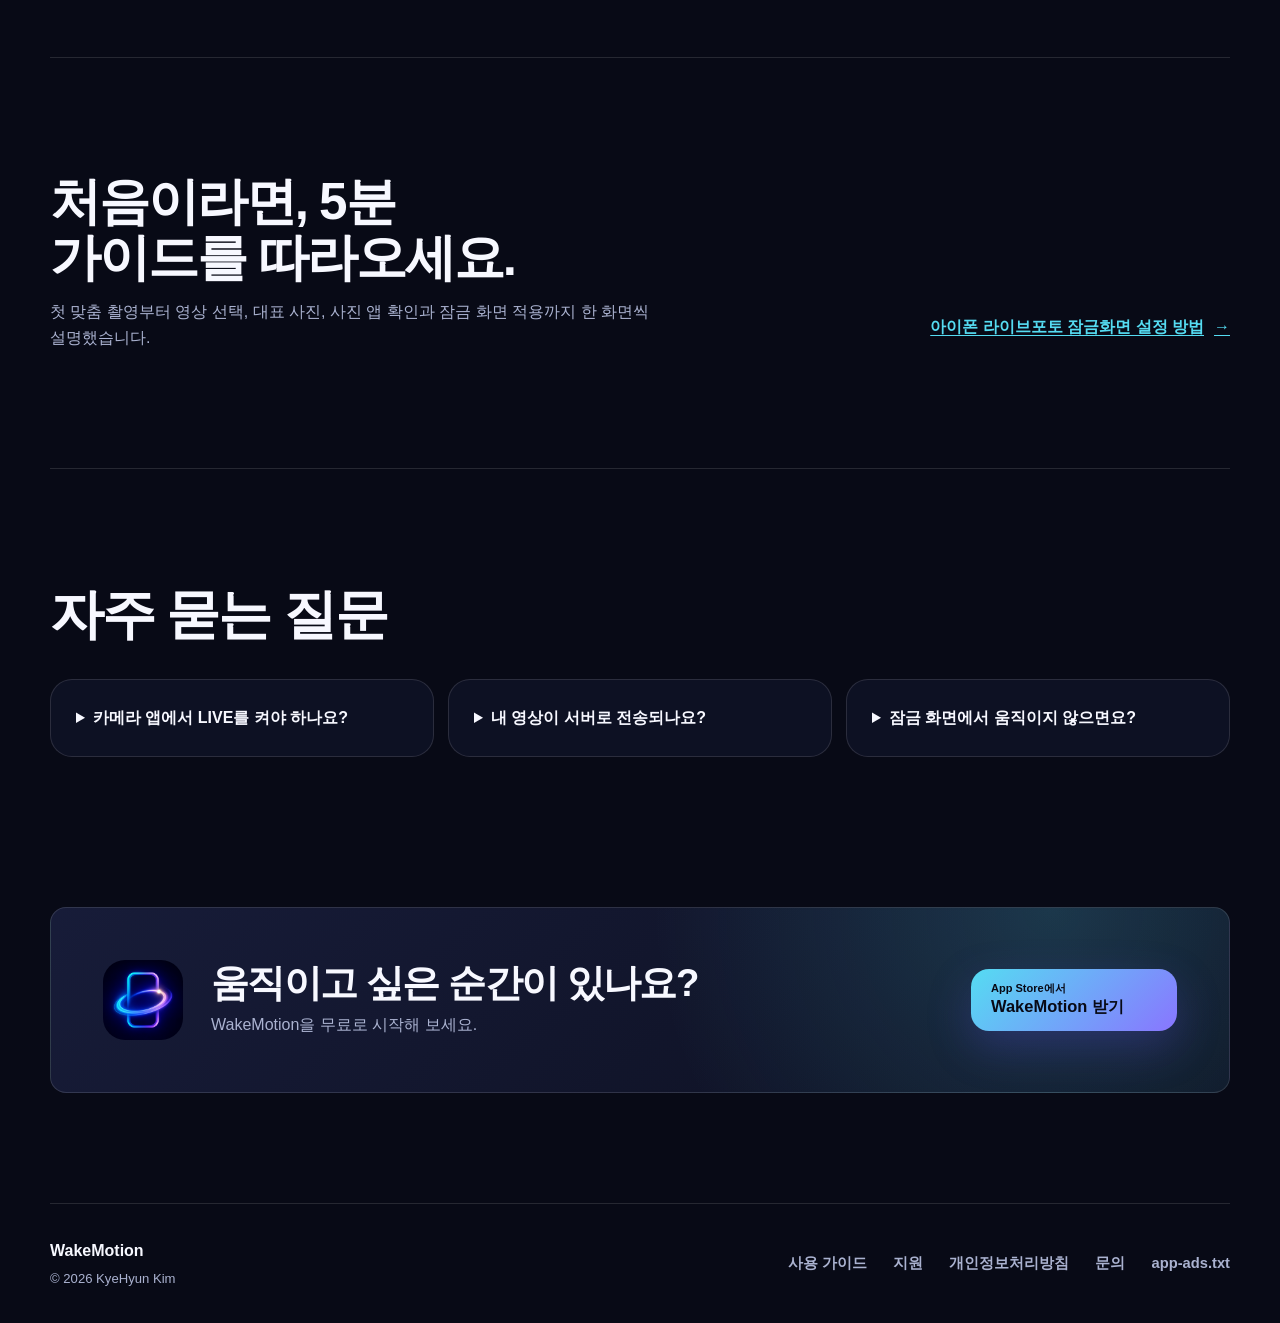
==== commit e8351f4a: "Improve Korean search targeting" ====
--- a/index.html
+++ b/index.html
@@ -3,17 +3,17 @@
 <head>
   <meta charset="utf-8">
   <meta name="viewport" content="width=device-width, initial-scale=1">
-  <meta name="description" content="내 동영상의 원하는 1–2초를 Live Photo로 만들어 iPhone 움직이는 잠금 화면으로 저장하세요. WakeMotion은 기기 안에서 처리하는 무료 iPhone 앱입니다.">
+  <meta name="description" content="아이폰 동영상의 원하는 1–2초를 라이브포토(Live Photo)로 만들고 움직이는 잠금화면으로 설정하세요. WakeMotion은 기기 안에서 처리하는 무료 iPhone 앱입니다.">
   <meta name="theme-color" content="#090b18">
   <meta name="application-name" content="WakeMotion">
   <meta property="og:locale" content="ko_KR">
-  <meta property="og:title" content="동영상으로 움직이는 iPhone 잠금 화면 만들기 | WakeMotion">
-  <meta property="og:description" content="내 영상의 원하는 순간을 Live Photo로 만들어 iPhone 잠금 화면에 간직하세요.">
+  <meta property="og:title" content="아이폰 라이브포토 잠금화면 설정 | WakeMotion">
+  <meta property="og:description" content="아이폰 동영상의 원하는 순간을 라이브포토로 만들고 움직이는 잠금화면으로 설정하세요.">
   <meta property="og:type" content="website">
   <meta property="og:url" content="https://smark1024.github.io/">
   <meta property="og:image" content="https://smark1024.github.io/assets/wakemotion-icon.png">
   <meta name="twitter:card" content="summary">
-  <title>동영상으로 움직이는 iPhone 잠금 화면 만들기 | WakeMotion</title>
+  <title>아이폰 라이브포토 잠금화면 설정 | WakeMotion</title>
   <link rel="canonical" href="https://smark1024.github.io/">
   <link rel="icon" href="assets/wakemotion-icon.png">
   <link rel="stylesheet" href="styles.css?v=20260829-3">
@@ -24,7 +24,7 @@
     "name": "WakeMotion",
     "operatingSystem": "iOS",
     "applicationCategory": "MultimediaApplication",
-    "description": "사용자가 직접 고른 동영상을 iPhone 안에서 Live Photo와 MP4로 만드는 무료 앱",
+    "description": "사용자가 직접 고른 아이폰 동영상을 기기 안에서 라이브포토와 MP4로 만들고 움직이는 잠금화면으로 설정하도록 돕는 무료 앱",
     "url": "https://smark1024.github.io/",
     "downloadUrl": "https://apps.apple.com/kr/app/wakemotion/id6801759823",
     "image": "https://smark1024.github.io/assets/wakemotion-icon.png",
@@ -58,9 +58,9 @@
   <main id="main">
     <section class="hero" id="top">
       <div class="hero-copy">
-        <p class="hero-route">동영상 → Live Photo → 잠금 화면</p>
+        <p class="hero-route">아이폰 동영상 → 라이브포토 → 잠금화면 설정</p>
         <h1>내 동영상으로<br>움직이는<span class="mobile-break"><br></span> 잠금 화면.</h1>
-        <p class="hero-lead">가장 좋은 1–2초를 골라 Live Photo로 만들고, iPhone 잠금 화면에 간직하세요. 변환은 내 기기 안에서 처리됩니다.</p>
+        <p class="hero-lead">가장 좋은 1–2초를 골라 라이브포토(Live Photo)로 만들고, 아이폰 움직이는 잠금화면으로 설정하세요. 변환은 내 기기 안에서 처리됩니다.</p>
         <div class="hero-actions">
           <a class="store-link store-link--primary" href="https://apps.apple.com/app/apple-store/id6801759823?pt=129313809&amp;ct=site_livephoto&amp;mt=8">
             <span class="store-link-kicker">App Store에서</span>
@@ -141,7 +141,7 @@
         <h2 id="guide-title">처음이라면, 5분 가이드를 따라오세요.</h2>
         <p>첫 맞춤 촬영부터 영상 선택, 대표 사진, 사진 앱 확인과 잠금 화면 적용까지 한 화면씩 설명했습니다.</p>
       </div>
-      <a class="guide-link" href="guides/video-to-live-photo.html">동영상으로 잠금 화면 만드는 방법 <span aria-hidden="true">→</span></a>
+      <a class="guide-link" href="guides/video-to-live-photo.html">아이폰 라이브포토 잠금화면 설정 방법 <span aria-hidden="true">→</span></a>
     </section>
 
     <section class="section faq" aria-labelledby="faq-title">
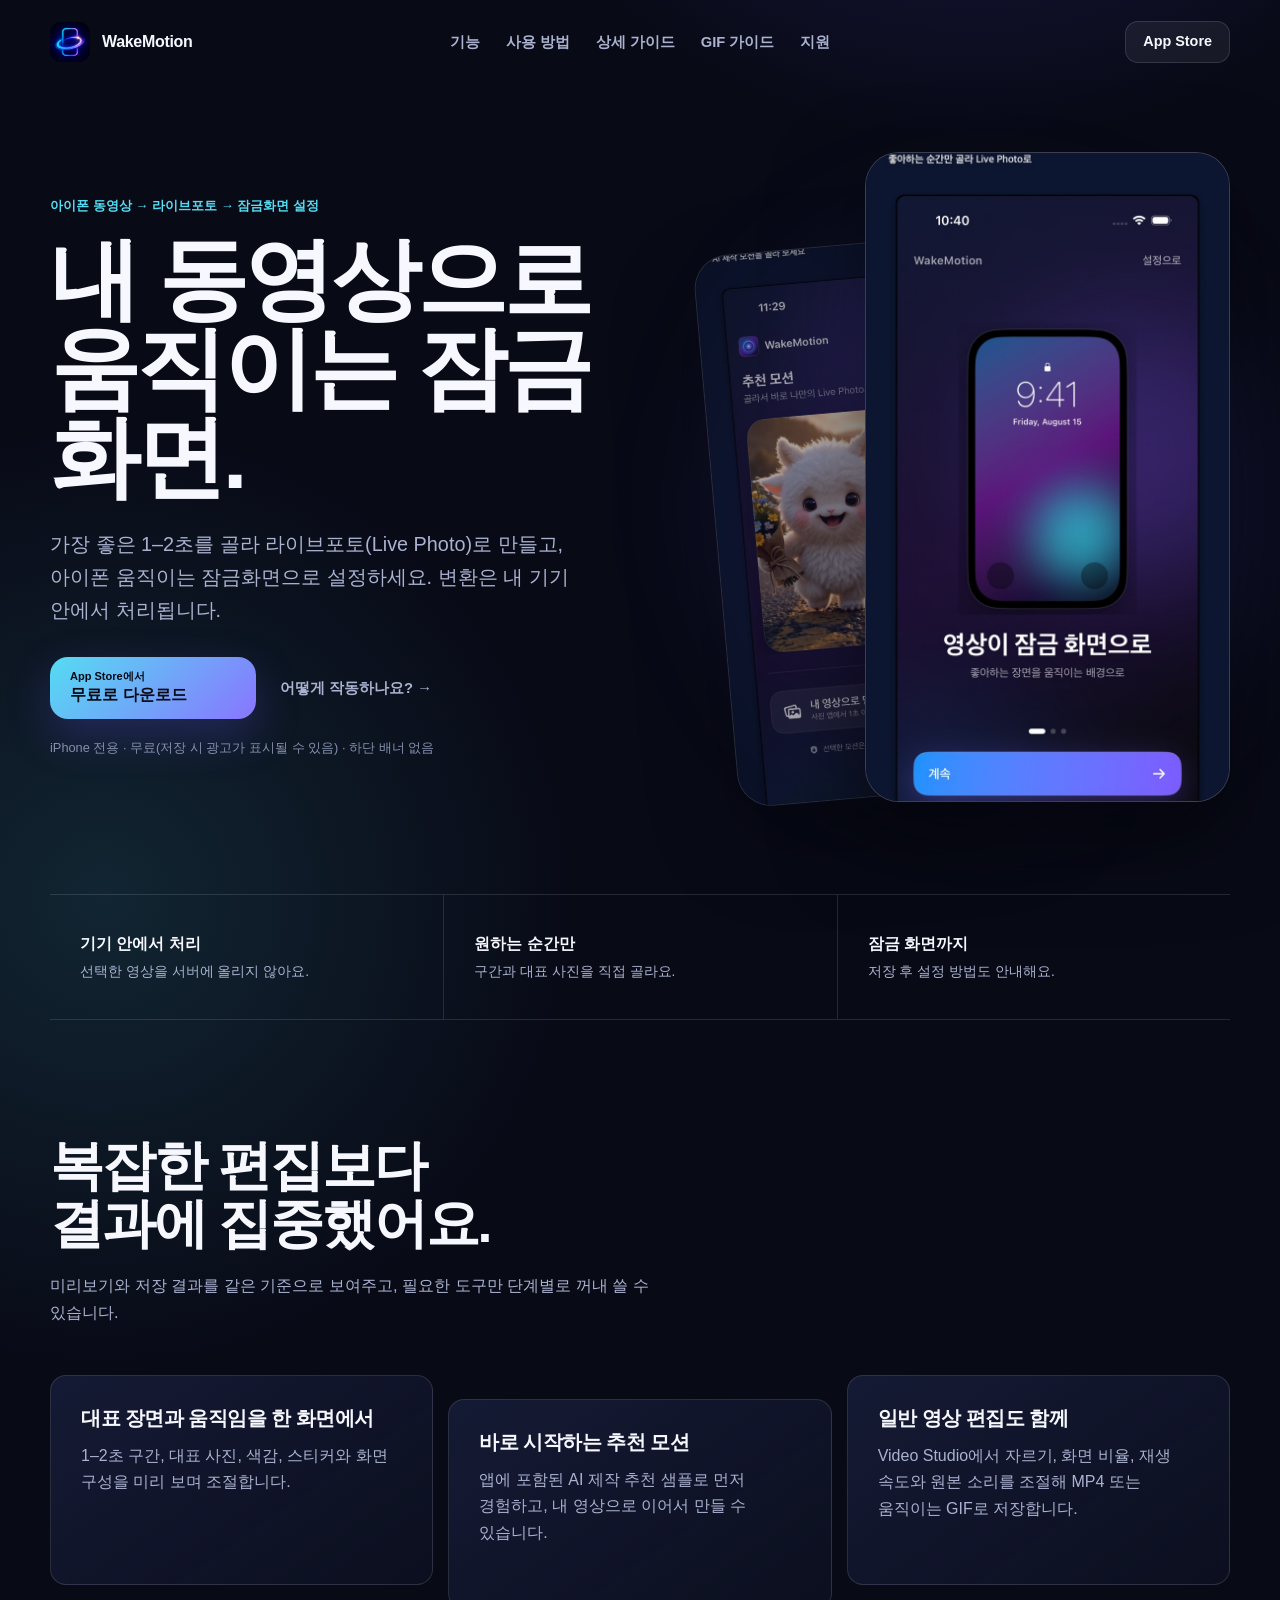
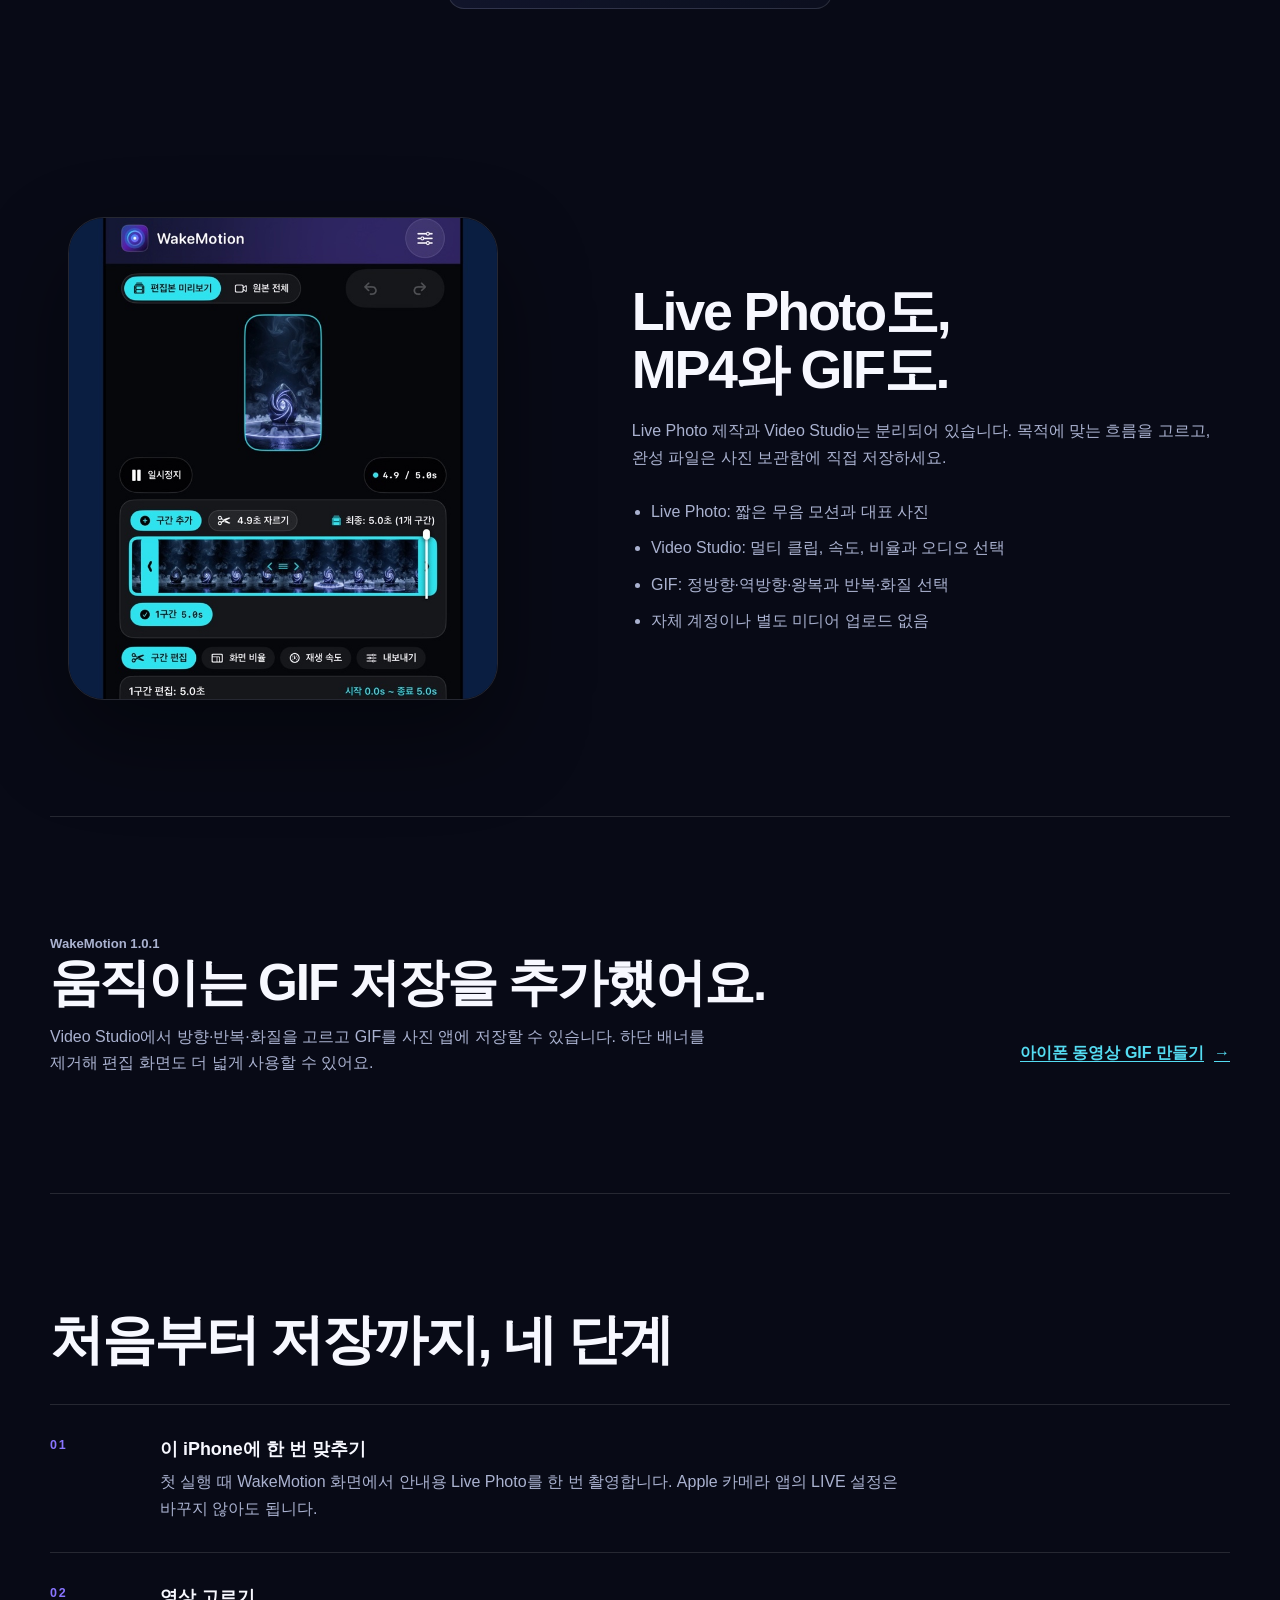
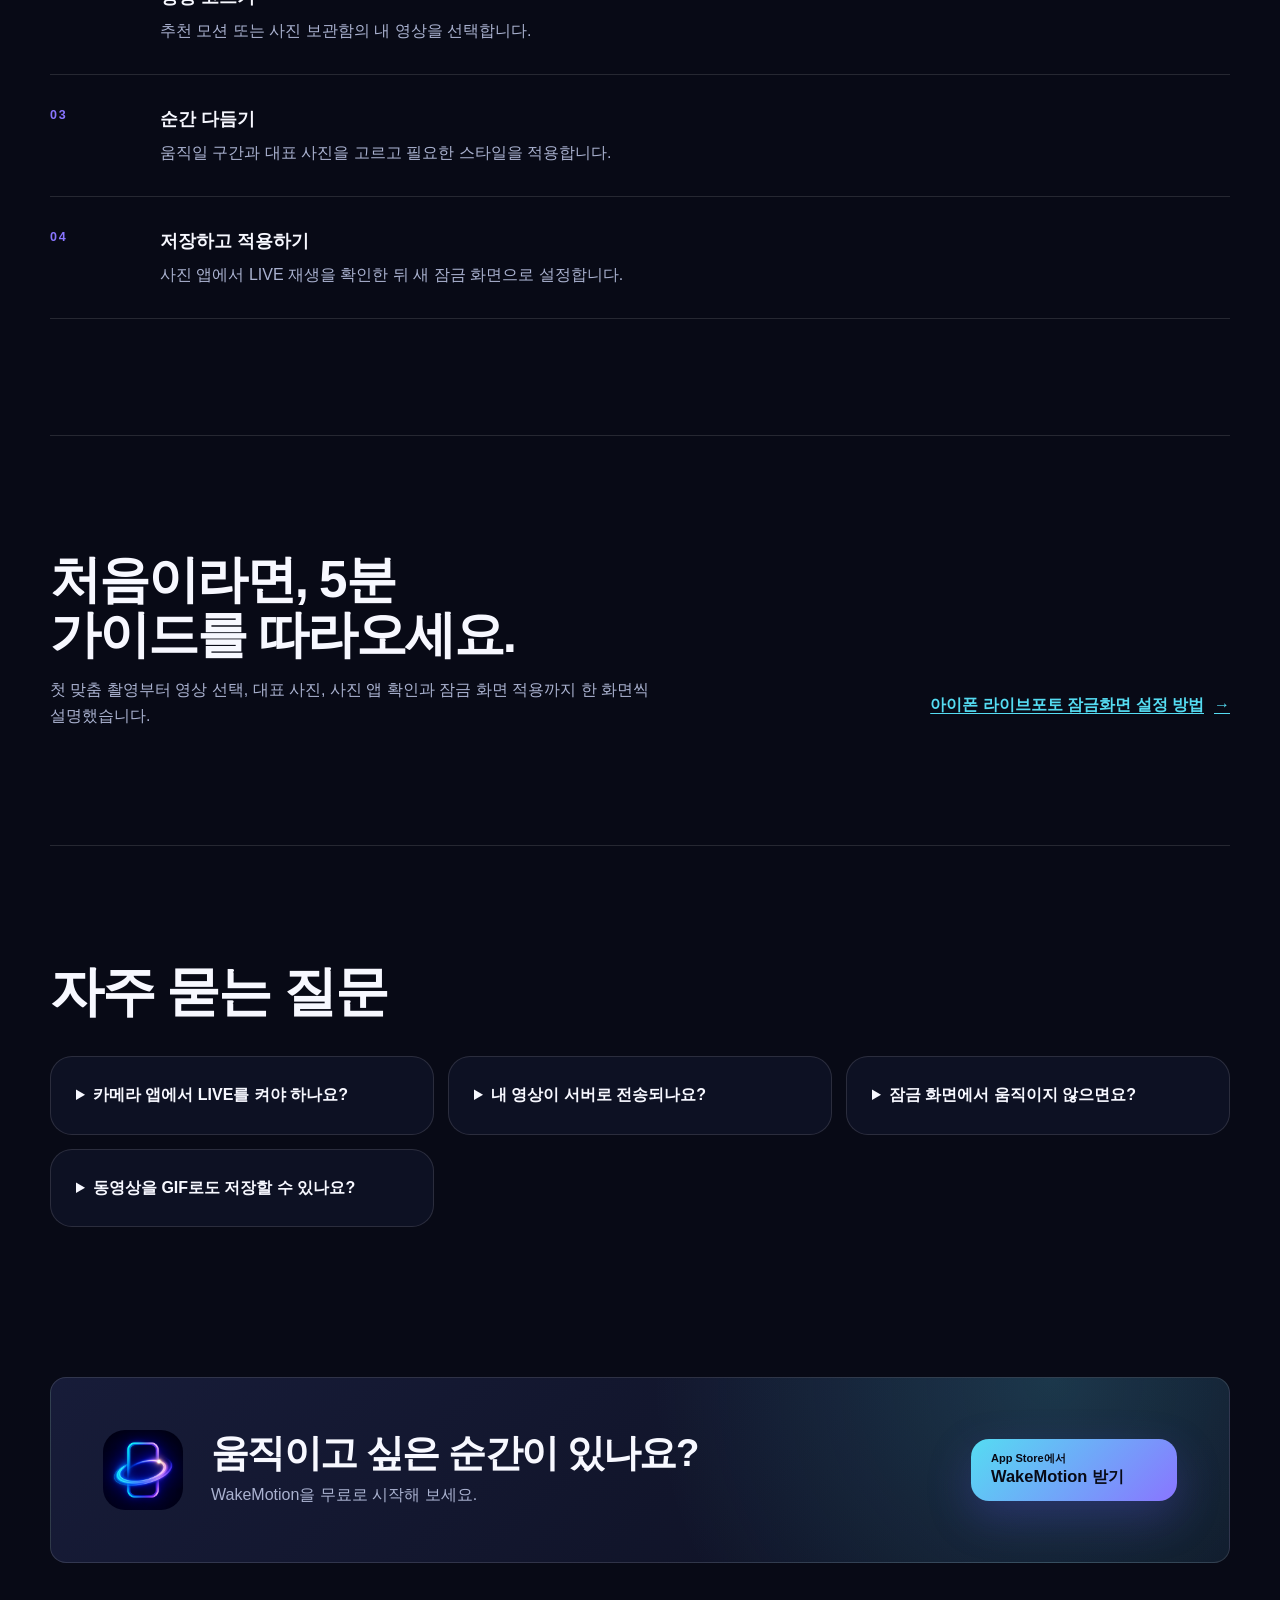
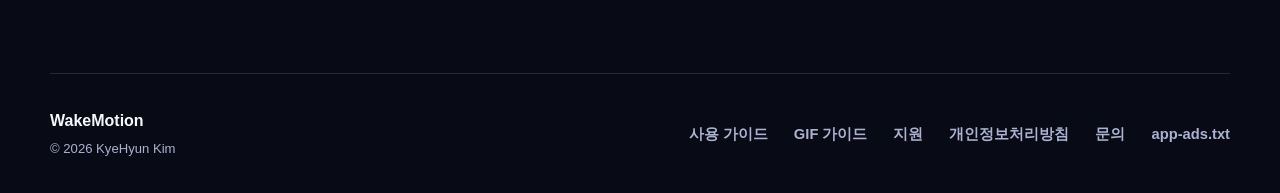
==== commit 4be5a7e3: "Publish WakeMotion 1.0.1 GIF guide" ====
--- a/index.html
+++ b/index.html
@@ -3,7 +3,9 @@
 <head>
   <meta charset="utf-8">
   <meta name="viewport" content="width=device-width, initial-scale=1">
-  <meta name="description" content="아이폰 동영상의 원하는 1–2초를 라이브포토(Live Photo)로 만들고 움직이는 잠금화면으로 설정하세요. WakeMotion은 기기 안에서 처리하는 무료 iPhone 앱입니다.">
+  <meta name="description" content="아이폰 동영상을 라이브포토로 만들고 움직이는 잠금화면으로 설정하는 무료 iPhone 앱 WakeMotion입니다.">
+  <meta name="google-site-verification" content="zVGV1EFsYmn4ScKSiSxzRS69uvIlqV4uyAvI7hlK0pc">
+  <meta name="naver-site-verification" content="cd534524a1cc627d6ea60b23d196d240bec9eb8d">
   <meta name="theme-color" content="#090b18">
   <meta name="application-name" content="WakeMotion">
   <meta property="og:locale" content="ko_KR">
@@ -24,7 +26,8 @@
     "name": "WakeMotion",
     "operatingSystem": "iOS",
     "applicationCategory": "MultimediaApplication",
-    "description": "사용자가 직접 고른 아이폰 동영상을 기기 안에서 라이브포토와 MP4로 만들고 움직이는 잠금화면으로 설정하도록 돕는 무료 앱",
+    "description": "사용자가 직접 고른 아이폰 동영상을 기기 안에서 라이브포토, MP4와 GIF로 만들고 움직이는 잠금화면으로 설정하도록 돕는 무료 앱",
+    "softwareVersion": "1.0.1",
     "url": "https://smark1024.github.io/",
     "downloadUrl": "https://apps.apple.com/kr/app/wakemotion/id6801759823",
     "image": "https://smark1024.github.io/assets/wakemotion-icon.png",
@@ -48,6 +51,7 @@
       <a href="#features">기능</a>
       <a href="#how-it-works">사용 방법</a>
       <a href="guides/video-to-live-photo.html">상세 가이드</a>
+      <a href="guides/video-to-gif.html">GIF 가이드</a>
       <a href="https://smark1024.github.io/wakemotion-support/">지원</a>
     </nav>
     <a class="store-link store-link--header" href="https://apps.apple.com/app/apple-store/id6801759823?pt=129313809&amp;ct=site_livephoto&amp;mt=8" aria-label="App Store에서 WakeMotion 보기">
@@ -68,7 +72,7 @@
           </a>
           <a class="text-link" href="#how-it-works">어떻게 작동하나요? <span aria-hidden="true">→</span></a>
         </div>
-        <p class="hero-note">iPhone 전용 · 무료(광고 포함) · Live Photo 결과는 무음</p>
+        <p class="hero-note">iPhone 전용 · 무료(저장 시 광고가 표시될 수 있음) · 하단 배너 없음</p>
       </div>
 
       <div class="hero-visual" aria-label="WakeMotion 실제 앱 화면">
@@ -104,7 +108,7 @@
         </article>
         <article>
           <h3>일반 영상 편집도 함께</h3>
-          <p>Video Studio에서 자르기, 화면 비율, 재생 속도와 원본 소리 유지·음소거를 선택해 MP4로 저장합니다.</p>
+          <p>Video Studio에서 자르기, 화면 비율, 재생 속도와 원본 소리를 조절해 MP4 또는 움직이는 GIF로 저장합니다.</p>
         </article>
       </div>
     </section>
@@ -114,14 +118,24 @@
         <img src="assets/09-video-editing-tools.jpg?v=20260830-1" width="736" height="828" loading="lazy" alt="WakeMotion Video Studio의 영상 편집 도구 화면">
       </div>
       <div class="spotlight-copy">
-        <h2>잠금 화면 모션도,<br>일반 MP4도.</h2>
+        <h2>Live Photo도,<br>MP4와 GIF도.</h2>
         <p>Live Photo 제작과 Video Studio는 분리되어 있습니다. 목적에 맞는 흐름을 고르고, 완성 파일은 사진 보관함에 직접 저장하세요.</p>
         <ul>
           <li>Live Photo: 짧은 무음 모션과 대표 사진</li>
           <li>Video Studio: 멀티 클립, 속도, 비율과 오디오 선택</li>
+          <li>GIF: 정방향·역방향·왕복과 반복·화질 선택</li>
           <li>자체 계정이나 별도 미디어 업로드 없음</li>
         </ul>
       </div>
+    </section>
+
+    <section class="section guide-callout" aria-labelledby="update-title">
+      <div>
+        <p class="hero-route">WakeMotion 1.0.1</p>
+        <h2 id="update-title">움직이는 GIF 저장을 추가했어요.</h2>
+        <p>Video Studio에서 방향·반복·화질을 고르고 GIF를 사진 앱에 저장할 수 있습니다. 하단 배너를 제거해 편집 화면도 더 넓게 사용할 수 있어요.</p>
+      </div>
+      <a class="guide-link" href="guides/video-to-gif.html">아이폰 동영상 GIF 만들기 <span aria-hidden="true">→</span></a>
     </section>
 
     <section class="section steps" id="how-it-works">
@@ -160,6 +174,10 @@
         <details>
           <summary>잠금 화면에서 움직이지 않으면요?</summary>
           <p>앱 설정의 잠금 화면 호환성을 한 단계 높여 다시 만들어 보세요. iOS와 원본 영상 특성에 따라 결과가 달라질 수 있습니다.</p>
+        </details>
+        <details>
+          <summary>동영상을 GIF로도 저장할 수 있나요?</summary>
+          <p>네. WakeMotion 1.0.1부터 Video Studio에서 움직이는 GIF를 선택하고 정방향·역방향·왕복, 반복 횟수와 화질을 정해 사진 앱에 저장할 수 있습니다. GIF에는 소리가 포함되지 않습니다.</p>
         </details>
       </div>
     </section>
@@ -184,6 +202,7 @@
     </div>
     <nav aria-label="법률 및 지원">
       <a href="guides/video-to-live-photo.html">사용 가이드</a>
+      <a href="guides/video-to-gif.html">GIF 가이드</a>
       <a href="https://smark1024.github.io/wakemotion-support/">지원</a>
       <a href="https://smark1024.github.io/wakemotion-support/privacy.html">개인정보처리방침</a>
       <a href="mailto:wakemotion.support@gmail.com">문의</a>
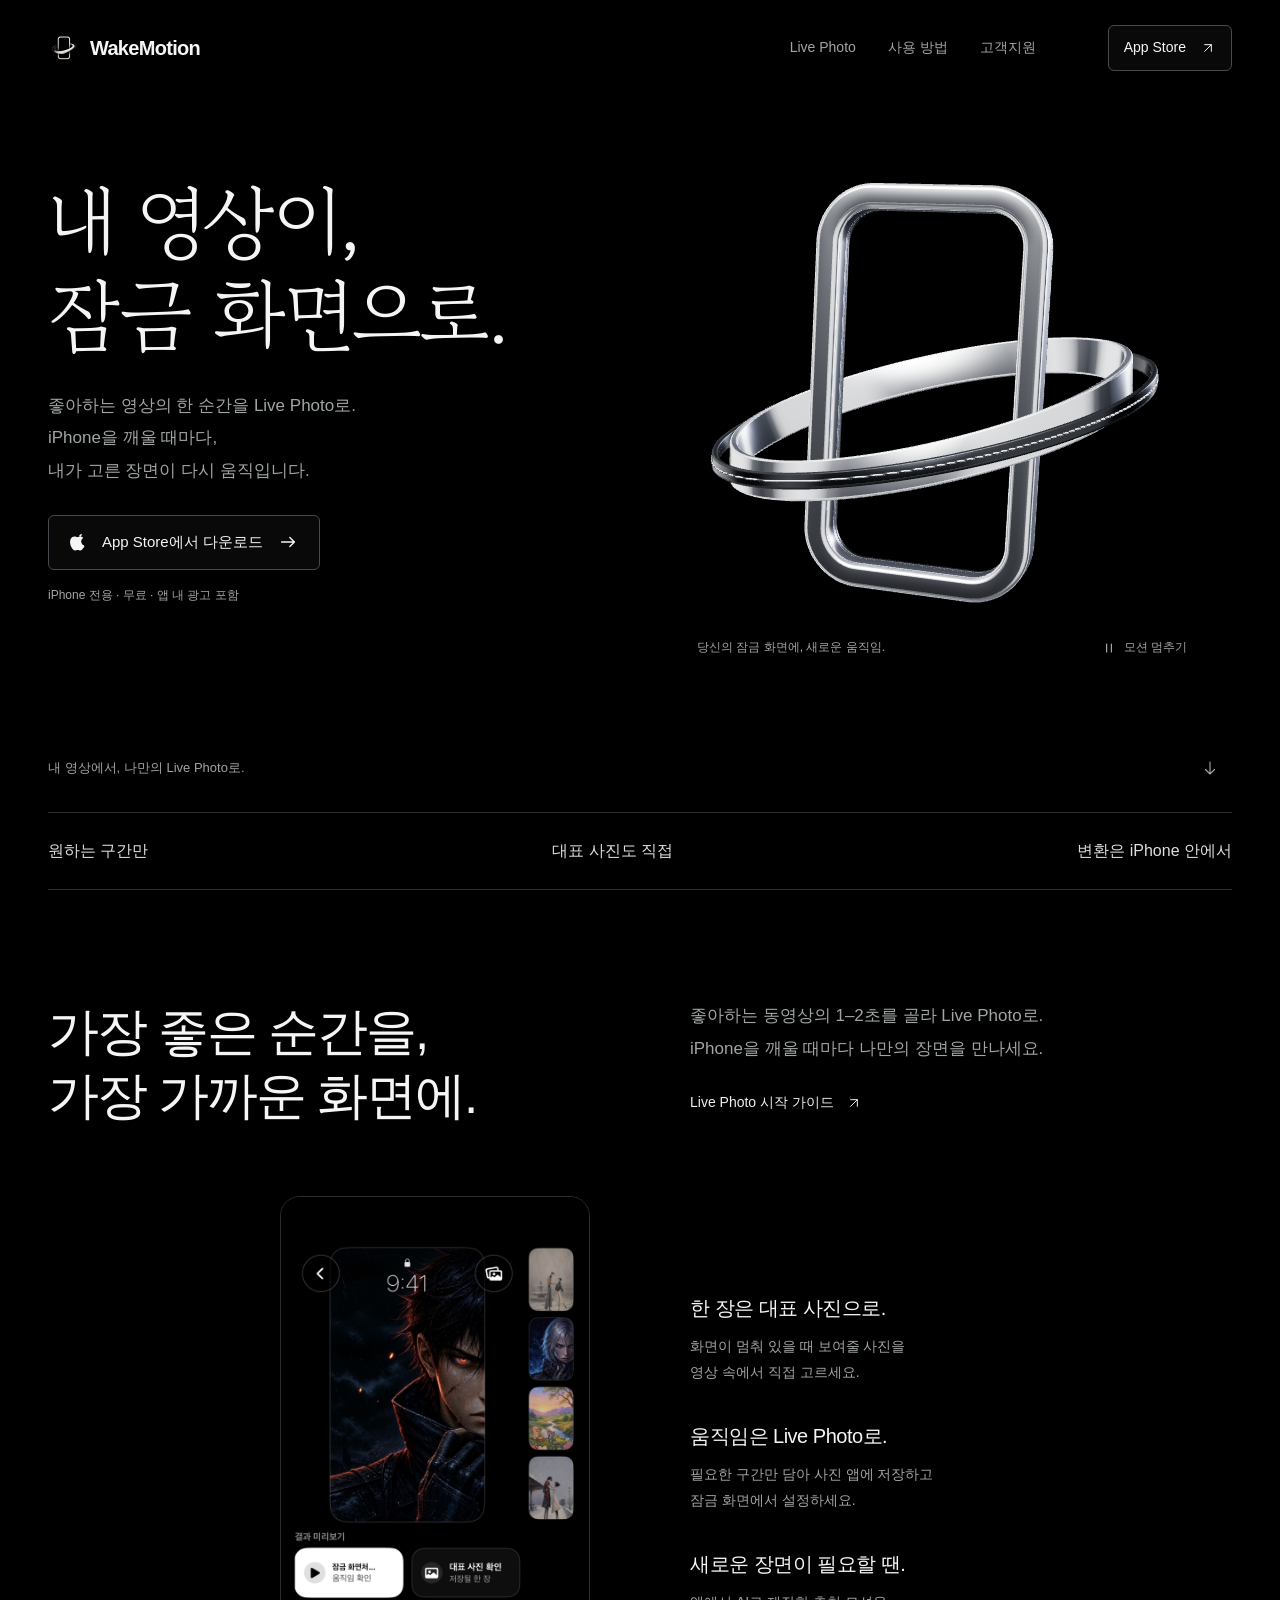
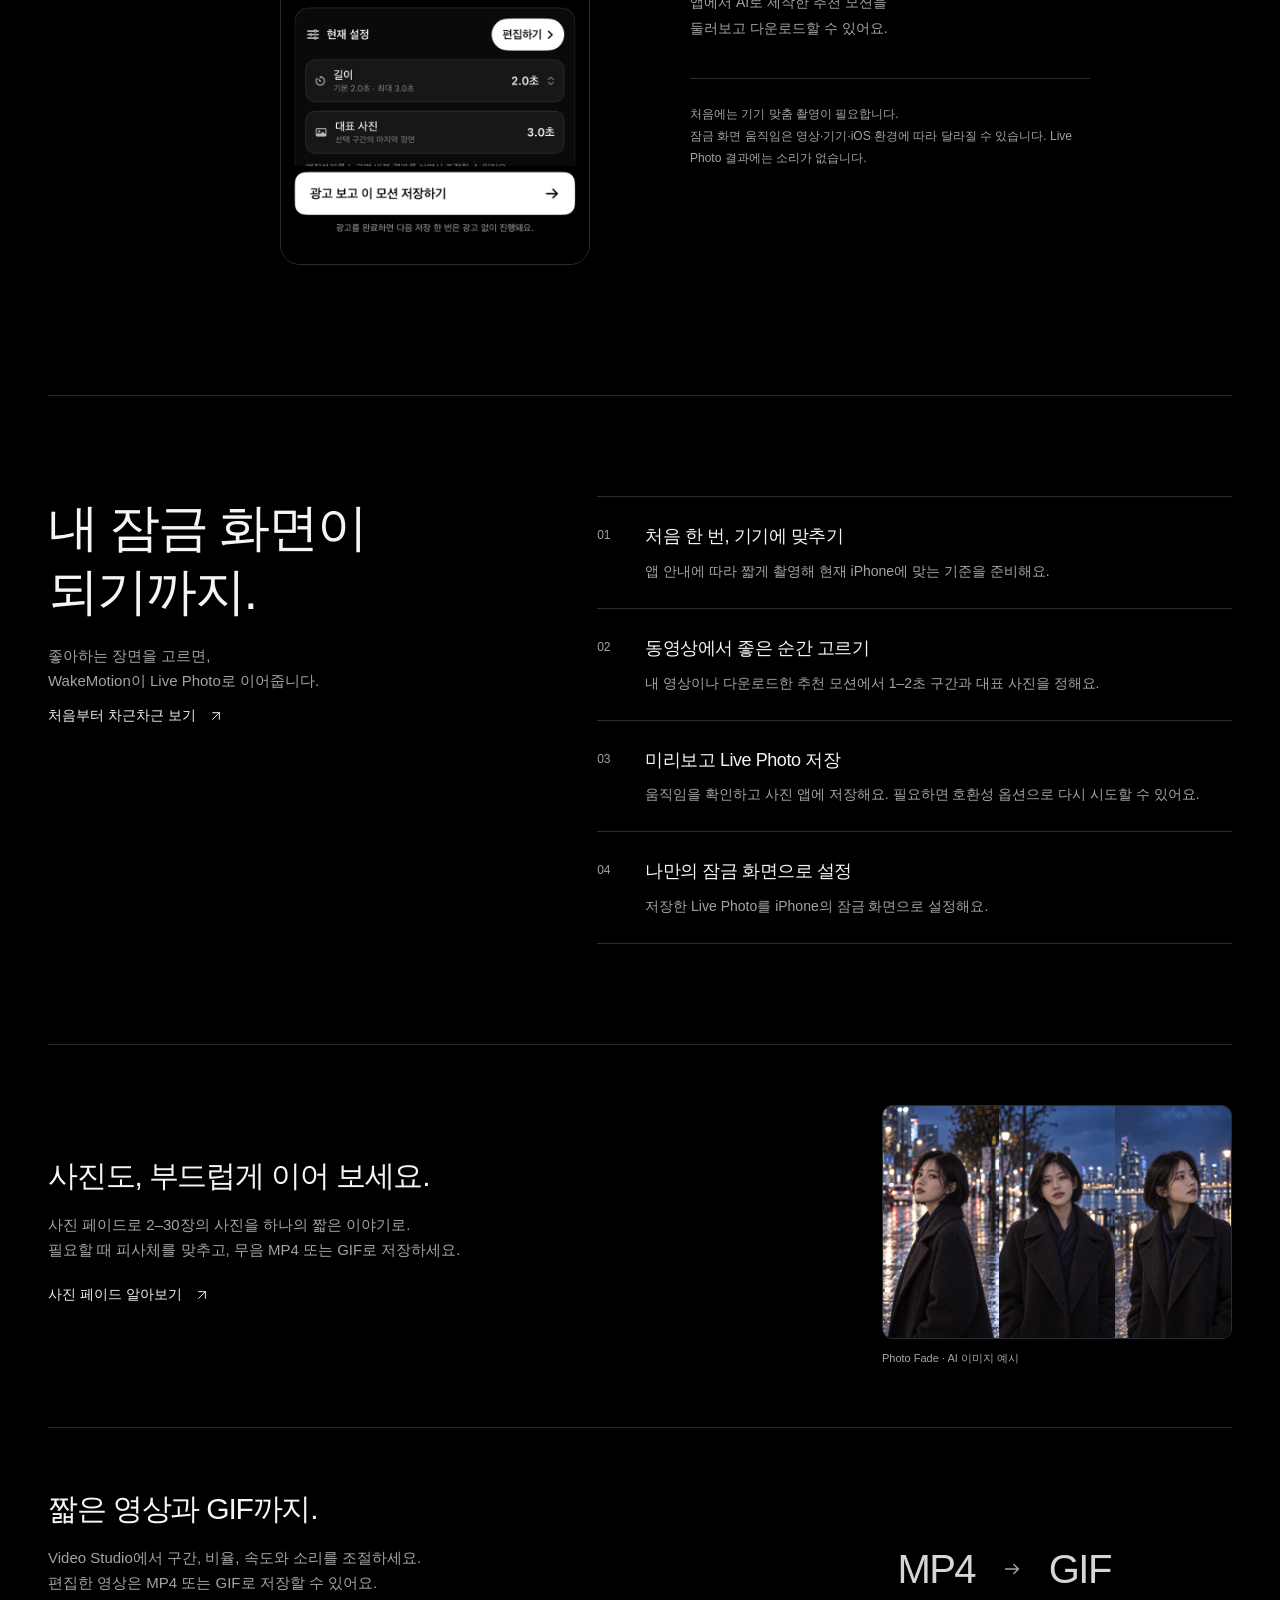
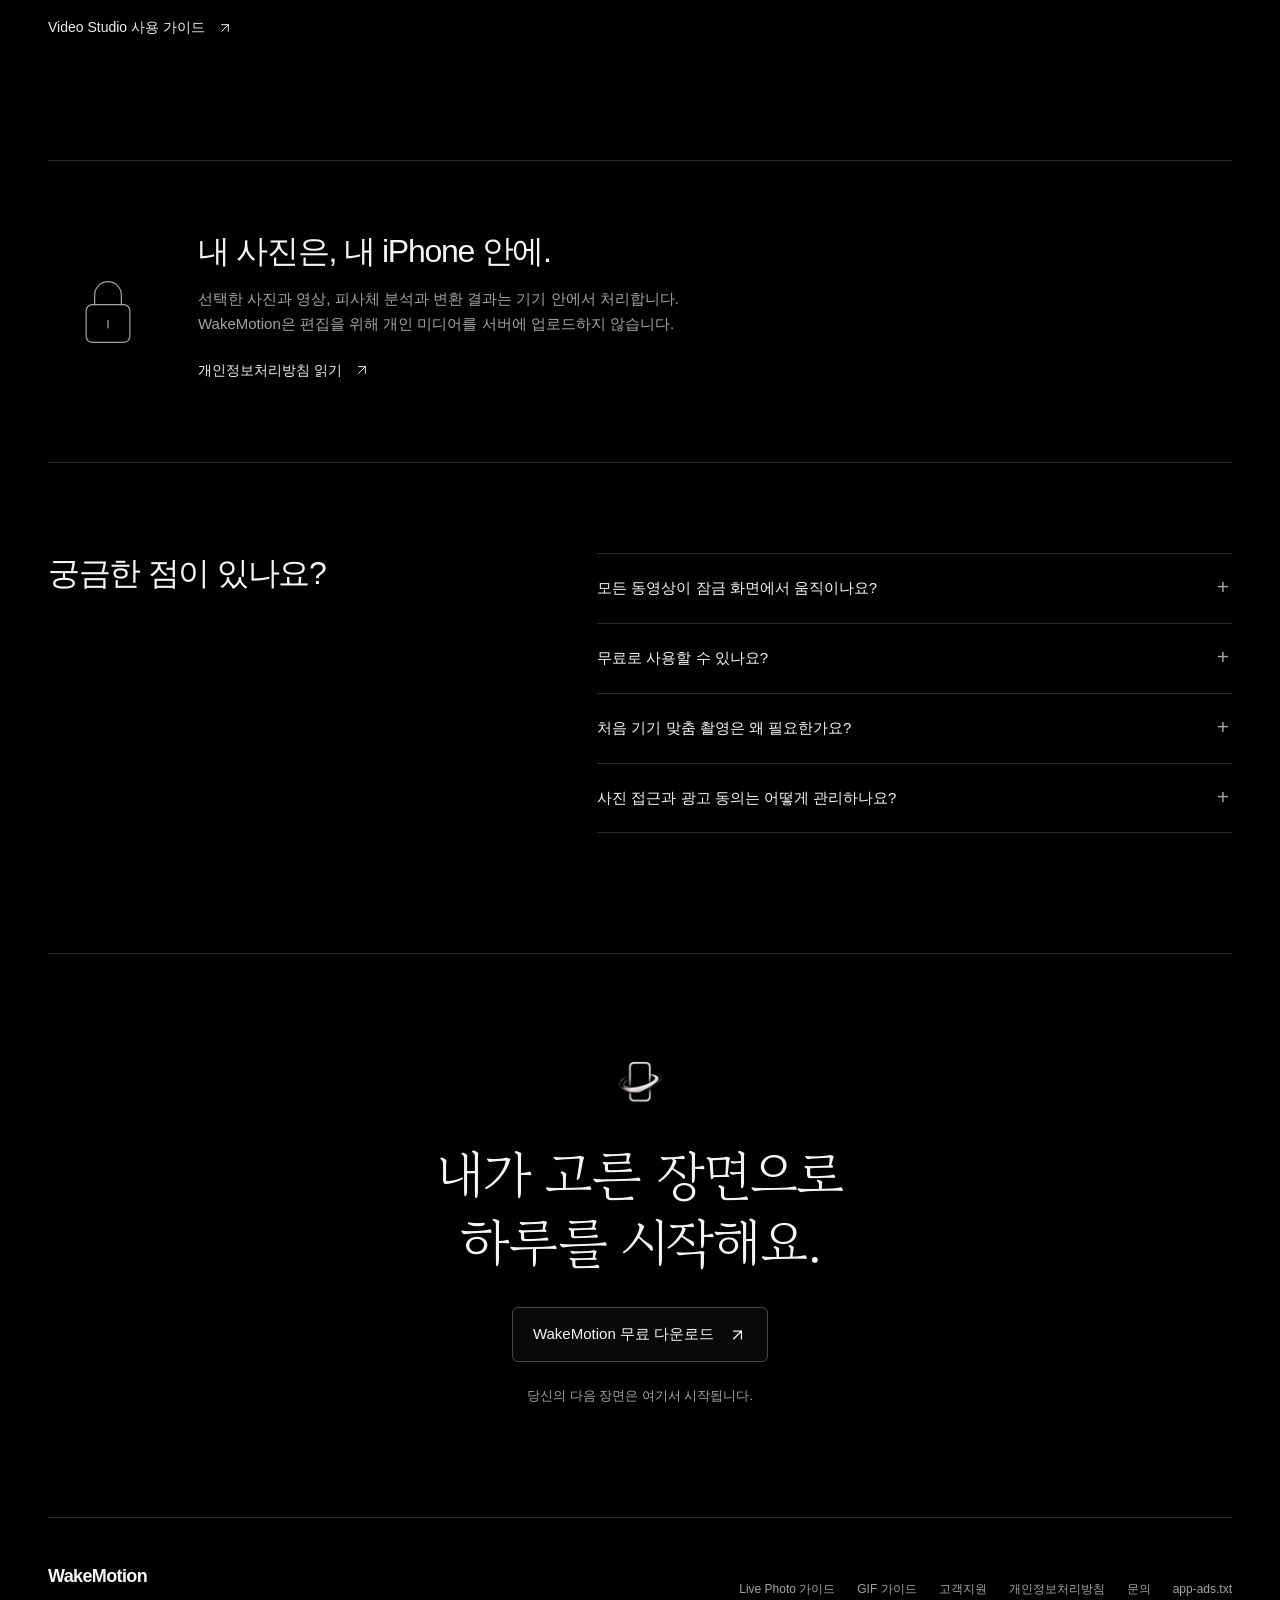
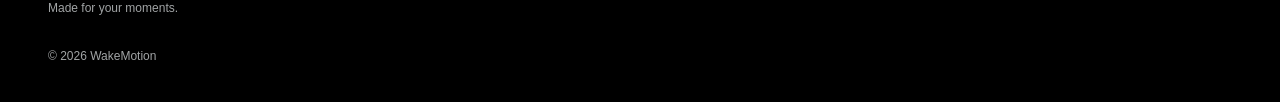
==== commit 9d405f7e: "Redesign WakeMotion site around Live Photo and 3D logo" ====
--- a/index.html
+++ b/index.html
@@ -3,22 +3,22 @@
 <head>
   <meta charset="utf-8">
   <meta name="viewport" content="width=device-width, initial-scale=1">
-  <meta name="description" content="아이폰 동영상을 라이브포토로 만들고 움직이는 잠금화면으로 설정하는 무료 iPhone 앱 WakeMotion입니다.">
+  <meta name="description" content="동영상으로 움직이는 잠금화면을 만들고, 사진 페이드로 여러 사진을 무음 MP4·GIF로 이어 보세요. 선택한 사진과 영상은 iPhone 안에서 처리합니다.">
   <meta name="google-site-verification" content="zVGV1EFsYmn4ScKSiSxzRS69uvIlqV4uyAvI7hlK0pc">
   <meta name="naver-site-verification" content="cd534524a1cc627d6ea60b23d196d240bec9eb8d">
-  <meta name="theme-color" content="#090b18">
+  <meta name="theme-color" content="#000000">
   <meta name="application-name" content="WakeMotion">
   <meta property="og:locale" content="ko_KR">
   <meta property="og:title" content="아이폰 라이브포토 잠금화면 설정 | WakeMotion">
-  <meta property="og:description" content="아이폰 동영상의 원하는 순간을 라이브포토로 만들고 움직이는 잠금화면으로 설정하세요.">
+  <meta property="og:description" content="동영상은 움직이는 잠금화면으로, 여러 사진은 사진 페이드로 연결한 MP4·GIF로. 선택한 사진과 영상은 iPhone 안에서 처리합니다.">
   <meta property="og:type" content="website">
   <meta property="og:url" content="https://smark1024.github.io/">
-  <meta property="og:image" content="https://smark1024.github.io/assets/wakemotion-icon.png">
+  <meta property="og:image" content="https://smark1024.github.io/assets/wakemotion-icon.png?v=20260922">
   <meta name="twitter:card" content="summary">
   <title>아이폰 라이브포토 잠금화면 설정 | WakeMotion</title>
   <link rel="canonical" href="https://smark1024.github.io/">
-  <link rel="icon" href="assets/wakemotion-icon.png">
-  <link rel="stylesheet" href="styles.css?v=20260829-3">
+  <link rel="icon" href="assets/wakemotion-icon.png?v=20260922">
+  <link rel="stylesheet" href="styles.css?v=20260922">
   <script type="application/ld+json">
   {
     "@context": "https://schema.org",
@@ -26,11 +26,10 @@
     "name": "WakeMotion",
     "operatingSystem": "iOS",
     "applicationCategory": "MultimediaApplication",
-    "description": "사용자가 직접 고른 아이폰 동영상을 기기 안에서 라이브포토, MP4와 GIF로 만들고 움직이는 잠금화면으로 설정하도록 돕는 무료 앱",
-    "softwareVersion": "1.0.1",
+    "description": "직접 고른 동영상을 라이브포토로 만들고, 영상 편집과 사진 페이드로 MP4·GIF를 만드는 무료 iPhone 앱. 선택한 사진과 영상은 기기 안에서 처리합니다.",
     "url": "https://smark1024.github.io/",
     "downloadUrl": "https://apps.apple.com/kr/app/wakemotion/id6801759823",
-    "image": "https://smark1024.github.io/assets/wakemotion-icon.png",
+    "image": "https://smark1024.github.io/assets/wakemotion-icon.png?v=20260922",
     "offers": {
       "@type": "Offer",
       "price": "0",
@@ -38,176 +37,51 @@
     }
   }
   </script>
+<link rel="preload" href="assets/fonts/gowun-batang-live-photo.ttf" as="font" type="font/ttf" crossorigin>
 </head>
 <body>
-  <a class="skip-link" href="#main">본문으로 건너뛰기</a>
+<!-- THESIS: A still moment gains a next frame. WakeMotion turns personal media into motion.
+OWN-WORLD: User-pinned Refero Resend: black, graphite hairlines, white type, a sculptural frame. Korean serif meets the app's restrained violet.
+STORY: Turn a personal video into a moving iPhone Lock Screen; show Photo Fade only as one supporting section.
+FIRST VIEWPORT: Live Photo promise at left, the current orbital phone logo rendered in Three.js at right; outlined App Store action below the promise. Pointer parallax and a slowly turning silver orbit are the signature interaction.
+FORM: Pinned reference supersedes seed 358a1fa5 assignment 4; code-led implementation of the requested WebGL scene.
+FINISH: unreviewed and undocumented is unfinished; this build ends with the finish review, the verdict, DESIGN.md, and every shipping raster carrying its provenance -->
+<a class="skip-link" href="#main">본문으로 건너뛰기</a>
+<header class="site-header" id="top">
+  <a class="brand" href="#top" aria-label="WakeMotion 홈"><img src="assets/wakemotion-icon.png?v=20260922" width="32" height="32" alt=""><span>WakeMotion</span></a>
+  <nav aria-label="주요 메뉴"><a href="#live-photo">Live Photo</a><a href="#how-it-works">사용 방법</a><a href="https://smark1024.github.io/wakemotion-support/">고객지원</a></nav>
+  <a class="store-link store-link--header" href="https://apps.apple.com/app/apple-store/id6801759823?pt=129313809&amp;ct=site_livephoto&amp;mt=8">App Store <svg viewBox="0 0 24 24" aria-hidden="true"><path d="M7 17 17 7M7 7h10v10"/></svg></a>
+</header>
+<main id="main">
+  <section class="hero" aria-labelledby="hero-title">
+    <div class="hero-copy">
+      <h1 id="hero-title">내 영상이,<br> 잠금 화면으로.</h1>
+      <p class="hero-lead">좋아하는 영상의 한 순간을 Live Photo로.<br> iPhone을 깨울 때마다,<br> 내가 고른 장면이 다시 움직입니다.</p>
+      <a class="store-link store-link--primary" href="https://apps.apple.com/app/apple-store/id6801759823?pt=129313809&amp;ct=site_livephoto&amp;mt=8"><svg viewBox="0 0 24 24" aria-hidden="true"><path d="M15.3 4.5c.6-.8 1-1.9.9-3-.9.1-2 .7-2.7 1.5-.6.7-1.1 1.8-1 2.8 1 .1 2-.5 2.8-1.3ZM19.6 16.9c-.5 1.2-.8 1.7-1.5 2.8-1 1.4-2.3 3.1-3.8 3.1-1.3 0-1.6-.8-3.4-.8-1.7 0-2.1.8-3.4.8-1.5 0-2.7-1.5-3.7-2.9C1 15.9.6 10.5 2.4 7.7c1.3-2 3.5-3.1 5.6-2.5 1 .3 1.9.8 2.6.8.6 0 1.7-.6 2.9-.8 1.8-.3 3.4.4 4.5 1.8-4 2.2-3.3 7.8 1.6 9.9Z" fill="currentColor" stroke="none"/></svg><span>App Store에서 다운로드</span><svg viewBox="0 0 24 24" aria-hidden="true"><path d="M5 12h14m-5-5 5 5-5 5"/></svg></a>
+      <p class="hero-note">iPhone 전용 · 무료 · 앱 내 광고 포함</p>
+    </div>
+    <figure class="hero-art" aria-label="현재 WakeMotion 로고의 휴대폰 프레임과 은빛 궤도가 천천히 움직이는 3D 비주얼">
+      <div class="scene-fallback" aria-hidden="true"><img src="assets/orbit-poster.png" width="1200" height="1200" alt=""></div>
+      <canvas id="motion-canvas" aria-hidden="true"></canvas>
+      <figcaption><span>당신의 잠금 화면에, 새로운 움직임.</span><button id="motion-toggle" type="button" aria-pressed="false" hidden><svg class="pause-icon" viewBox="0 0 20 20" aria-hidden="true"><path d="M7 5v10m6-10v10"/></svg><span>모션 멈추기</span></button></figcaption>
+    </figure>
+  </section>
+  <div class="intro-line" id="features"><p>내 영상에서, 나만의 Live Photo로.</p><a href="#live-photo" aria-label="Live Photo 기능 살펴보기"><svg viewBox="0 0 24 24" aria-hidden="true"><path d="M12 4v16m-6-6 6 6 6-6"/></svg></a></div>
+  <div class="live-benefits"><span>원하는 구간만</span><span>대표 사진도 직접</span><span>변환은 iPhone 안에서</span></div>
 
-  <header class="site-header">
-    <a class="brand" href="#top" aria-label="WakeMotion 홈">
-      <img src="assets/wakemotion-icon.png" width="40" height="40" alt="">
-      <span>WakeMotion</span>
-    </a>
-    <nav aria-label="주요 메뉴">
-      <a href="#features">기능</a>
-      <a href="#how-it-works">사용 방법</a>
-      <a href="guides/video-to-live-photo.html">상세 가이드</a>
-      <a href="guides/video-to-gif.html">GIF 가이드</a>
-      <a href="https://smark1024.github.io/wakemotion-support/">지원</a>
-    </nav>
-    <a class="store-link store-link--header" href="https://apps.apple.com/app/apple-store/id6801759823?pt=129313809&amp;ct=site_livephoto&amp;mt=8" aria-label="App Store에서 WakeMotion 보기">
-      App Store
-    </a>
-  </header>
+  <section class="live-section" id="live-photo" aria-labelledby="live-title">
+    <div class="live-copy"><h2 id="live-title">가장 좋은 순간을,<br> 가장 가까운 화면에.</h2><p>좋아하는 동영상의 1–2초를 골라 Live Photo로.<br> iPhone을 깨울 때마다 나만의 장면을 만나세요.</p><a class="text-link" href="guides/video-to-live-photo.html">Live Photo 시작 가이드 <svg viewBox="0 0 24 24" aria-hidden="true"><path d="M7 17 17 7M7 7h10v10"/></svg></a></div>
+    <div class="live-proof"><figure class="product-shot"><img src="assets/live-photo-preview.jpg" width="693" height="1500" alt="WakeMotion의 Live Photo 미리보기와 대표 사진 선택 화면" loading="lazy"></figure><div class="live-details"><div><h3>한 장은 대표 사진으로.</h3><p>화면이 멈춰 있을 때 보여줄 사진을<br> 영상 속에서 직접 고르세요.</p></div><div><h3>움직임은 Live Photo로.</h3><p>필요한 구간만 담아 사진 앱에 저장하고<br> 잠금 화면에서 설정하세요.</p></div><div><h3>새로운 장면이 필요할 땐.</h3><p>앱에서 AI로 제작한 추천 모션을<br> 둘러보고 다운로드할 수 있어요.</p></div><p class="compat-note">처음에는 기기 맞춤 촬영이 필요합니다.<br> 잠금 화면 움직임은 영상·기기·iOS 환경에 따라 달라질 수 있습니다. Live Photo 결과에는 소리가 없습니다.</p></div></div>
+  </section>
+  <section class="start-section" id="how-it-works" aria-labelledby="start-title"><div><h2 id="start-title">내 잠금 화면이<br> 되기까지.</h2><p>좋아하는 장면을 고르면,<br> WakeMotion이 Live Photo로 이어줍니다.</p><a class="text-link" href="guides/video-to-live-photo.html">처음부터 차근차근 보기 <svg viewBox="0 0 24 24" aria-hidden="true"><path d="M7 17 17 7M7 7h10v10"/></svg></a></div><ol class="live-steps"><li><span>01</span><div><h3>처음 한 번, 기기에 맞추기</h3><p>앱 안내에 따라 짧게 촬영해 현재 iPhone에 맞는 기준을 준비해요.</p></div></li><li><span>02</span><div><h3>동영상에서 좋은 순간 고르기</h3><p>내 영상이나 다운로드한 추천 모션에서 1–2초 구간과 대표 사진을 정해요.</p></div></li><li><span>03</span><div><h3>미리보고 Live Photo 저장</h3><p>움직임을 확인하고 사진 앱에 저장해요. 필요하면 호환성 옵션으로 다시 시도할 수 있어요.</p></div></li><li><span>04</span><div><h3>나만의 잠금 화면으로 설정</h3><p>저장한 Live Photo를 iPhone의 잠금 화면으로 설정해요.</p></div></li></ol></section>
+  <section class="small-feature" id="photo-fade" aria-labelledby="fade-title"><div><h2 id="fade-title">사진도, 부드럽게 이어 보세요.</h2><p>사진 페이드로 2–30장의 사진을 하나의 짧은 이야기로.<br> 필요할 때 피사체를 맞추고, 무음 MP4 또는 GIF로 저장하세요.</p><a class="text-link" href="https://smark1024.github.io/wakemotion-support/#photo-fade">사진 페이드 알아보기 <svg viewBox="0 0 24 24" aria-hidden="true"><path d="M7 17 17 7M7 7h10v10"/></svg></a></div><figure class="small-fade-visual"><img src="assets/photo-sequence.jpg" width="1536" height="1024" loading="lazy" alt="사진 페이드의 세 장면을 설명하는 가상의 인물 AI 이미지"><figcaption>Photo Fade · AI 이미지 예시</figcaption></figure></section>
+  <section class="small-feature studio-section" id="video-studio" aria-labelledby="studio-title"><div><h2 id="studio-title">짧은 영상과 GIF까지.</h2><p>Video Studio에서 구간, 비율, 속도와 소리를 조절하세요.<br> 편집한 영상은 MP4 또는 GIF로 저장할 수 있어요.</p><a class="text-link" href="guides/video-to-gif.html">Video Studio 사용 가이드 <svg viewBox="0 0 24 24" aria-hidden="true"><path d="M7 17 17 7M7 7h10v10"/></svg></a></div><div class="format-visual" aria-hidden="true"><span>MP4</span><svg viewBox="0 0 24 24"><path d="M5 12h14m-5-5 5 5-5 5"/></svg><span>GIF</span></div></section>
+  <section class="privacy-section" aria-labelledby="privacy-title"><svg class="privacy-icon" viewBox="0 0 56 64" fill="none" aria-hidden="true"><rect x="10" y="26" width="36" height="31" rx="5"/><path d="M17 26V18a11 11 0 0 1 22 0v8M28 39v6"/></svg><div><h2 id="privacy-title">내 사진은, 내 iPhone 안에.</h2><p>선택한 사진과 영상, 피사체 분석과 변환 결과는 기기 안에서 처리합니다.<br> WakeMotion은 편집을 위해 개인 미디어를 서버에 업로드하지 않습니다.</p><a class="text-link" href="https://smark1024.github.io/wakemotion-support/privacy.html">개인정보처리방침 읽기 <svg viewBox="0 0 24 24" aria-hidden="true"><path d="M7 17 17 7M7 7h10v10"/></svg></a></div></section>
 
-  <main id="main">
-    <section class="hero" id="top">
-      <div class="hero-copy">
-        <p class="hero-route">아이폰 동영상 → 라이브포토 → 잠금화면 설정</p>
-        <h1>내 동영상으로<br>움직이는<span class="mobile-break"><br></span> 잠금 화면.</h1>
-        <p class="hero-lead">가장 좋은 1–2초를 골라 라이브포토(Live Photo)로 만들고, 아이폰 움직이는 잠금화면으로 설정하세요. 변환은 내 기기 안에서 처리됩니다.</p>
-        <div class="hero-actions">
-          <a class="store-link store-link--primary" href="https://apps.apple.com/app/apple-store/id6801759823?pt=129313809&amp;ct=site_livephoto&amp;mt=8">
-            <span class="store-link-kicker">App Store에서</span>
-            <strong>무료로 다운로드</strong>
-          </a>
-          <a class="text-link" href="#how-it-works">어떻게 작동하나요? <span aria-hidden="true">→</span></a>
-        </div>
-        <p class="hero-note">iPhone 전용 · 무료(저장 시 광고가 표시될 수 있음) · 하단 배너 없음</p>
-      </div>
-
-      <div class="hero-visual" aria-label="WakeMotion 실제 앱 화면">
-        <figure class="phone-shot phone-shot--rear">
-          <img src="assets/04-start-with-recommended-motion.jpg" width="736" height="1600" alt="WakeMotion 추천 모션 선택 화면">
-        </figure>
-        <figure class="phone-shot phone-shot--front">
-          <img src="assets/01-motion-to-lock-screen.jpg" width="736" height="1600" alt="WakeMotion으로 만든 Live Photo가 잠금 화면에서 움직이는 모습">
-        </figure>
-      </div>
-    </section>
-
-    <section class="trust-row" aria-label="WakeMotion 핵심 원칙">
-      <p><strong>기기 안에서 처리</strong><span>선택한 영상을 서버에 올리지 않아요.</span></p>
-      <p><strong>원하는 순간만</strong><span>구간과 대표 사진을 직접 골라요.</span></p>
-      <p><strong>잠금 화면까지</strong><span>저장 후 설정 방법도 안내해요.</span></p>
-    </section>
-
-    <section class="section feature-intro" id="features">
-      <div class="section-heading">
-        <h2>복잡한 편집보다<br>결과에 집중했어요.</h2>
-        <p>미리보기와 저장 결과를 같은 기준으로 보여주고, 필요한 도구만 단계별로 꺼내 쓸 수 있습니다.</p>
-      </div>
-
-      <div class="feature-grid">
-        <article>
-          <h3>대표 장면과 움직임을 한 화면에서</h3>
-          <p>1–2초 구간, 대표 사진, 색감, 스티커와 화면 구성을 미리 보며 조절합니다.</p>
-        </article>
-        <article>
-          <h3>바로 시작하는 추천 모션</h3>
-          <p>앱에 포함된 AI 제작 추천 샘플로 먼저 경험하고, 내 영상으로 이어서 만들 수 있습니다.</p>
-        </article>
-        <article>
-          <h3>일반 영상 편집도 함께</h3>
-          <p>Video Studio에서 자르기, 화면 비율, 재생 속도와 원본 소리를 조절해 MP4 또는 움직이는 GIF로 저장합니다.</p>
-        </article>
-      </div>
-    </section>
-
-    <section class="section spotlight">
-      <div class="spotlight-visual">
-        <img src="assets/09-video-editing-tools.jpg?v=20260830-1" width="736" height="828" loading="lazy" alt="WakeMotion Video Studio의 영상 편집 도구 화면">
-      </div>
-      <div class="spotlight-copy">
-        <h2>Live Photo도,<br>MP4와 GIF도.</h2>
-        <p>Live Photo 제작과 Video Studio는 분리되어 있습니다. 목적에 맞는 흐름을 고르고, 완성 파일은 사진 보관함에 직접 저장하세요.</p>
-        <ul>
-          <li>Live Photo: 짧은 무음 모션과 대표 사진</li>
-          <li>Video Studio: 멀티 클립, 속도, 비율과 오디오 선택</li>
-          <li>GIF: 정방향·역방향·왕복과 반복·화질 선택</li>
-          <li>자체 계정이나 별도 미디어 업로드 없음</li>
-        </ul>
-      </div>
-    </section>
-
-    <section class="section guide-callout" aria-labelledby="update-title">
-      <div>
-        <p class="hero-route">WakeMotion 1.0.1</p>
-        <h2 id="update-title">움직이는 GIF 저장을 추가했어요.</h2>
-        <p>Video Studio에서 방향·반복·화질을 고르고 GIF를 사진 앱에 저장할 수 있습니다. 하단 배너를 제거해 편집 화면도 더 넓게 사용할 수 있어요.</p>
-      </div>
-      <a class="guide-link" href="guides/video-to-gif.html">아이폰 동영상 GIF 만들기 <span aria-hidden="true">→</span></a>
-    </section>
-
-    <section class="section steps" id="how-it-works">
-      <div class="section-heading section-heading--compact">
-        <h2>처음부터 저장까지, 네 단계</h2>
-      </div>
-      <ol>
-        <li><span>01</span><div><strong>이 iPhone에 한 번 맞추기</strong><p>첫 실행 때 WakeMotion 화면에서 안내용 Live Photo를 한 번 촬영합니다. Apple 카메라 앱의 LIVE 설정은 바꾸지 않아도 됩니다.</p></div></li>
-        <li><span>02</span><div><strong>영상 고르기</strong><p>추천 모션 또는 사진 보관함의 내 영상을 선택합니다.</p></div></li>
-        <li><span>03</span><div><strong>순간 다듬기</strong><p>움직일 구간과 대표 사진을 고르고 필요한 스타일을 적용합니다.</p></div></li>
-        <li><span>04</span><div><strong>저장하고 적용하기</strong><p>사진 앱에서 LIVE 재생을 확인한 뒤 새 잠금 화면으로 설정합니다.</p></div></li>
-      </ol>
-    </section>
-
-    <section class="section guide-callout" aria-labelledby="guide-title">
-      <div>
-        <h2 id="guide-title">처음이라면, 5분 가이드를 따라오세요.</h2>
-        <p>첫 맞춤 촬영부터 영상 선택, 대표 사진, 사진 앱 확인과 잠금 화면 적용까지 한 화면씩 설명했습니다.</p>
-      </div>
-      <a class="guide-link" href="guides/video-to-live-photo.html">아이폰 라이브포토 잠금화면 설정 방법 <span aria-hidden="true">→</span></a>
-    </section>
-
-    <section class="section faq" aria-labelledby="faq-title">
-      <div class="section-heading section-heading--compact">
-        <h2 id="faq-title">자주 묻는 질문</h2>
-      </div>
-      <div class="faq-grid">
-        <details>
-          <summary>카메라 앱에서 LIVE를 켜야 하나요?</summary>
-          <p>아니요. 첫 맞춤 촬영의 Live Photo 기능은 WakeMotion이 해당 화면에서 직접 켭니다. 실패하면 카메라·마이크 권한과 다른 카메라 앱 사용 여부를 확인해 주세요.</p>
-        </details>
-        <details>
-          <summary>내 영상이 서버로 전송되나요?</summary>
-          <p>WakeMotion의 영상 선택과 변환은 iPhone 안에서 처리됩니다. 사용자 미디어를 보관하는 자체 계정이나 백엔드를 운영하지 않습니다.</p>
-        </details>
-        <details>
-          <summary>잠금 화면에서 움직이지 않으면요?</summary>
-          <p>앱 설정의 잠금 화면 호환성을 한 단계 높여 다시 만들어 보세요. iOS와 원본 영상 특성에 따라 결과가 달라질 수 있습니다.</p>
-        </details>
-        <details>
-          <summary>동영상을 GIF로도 저장할 수 있나요?</summary>
-          <p>네. WakeMotion 1.0.1부터 Video Studio에서 움직이는 GIF를 선택하고 정방향·역방향·왕복, 반복 횟수와 화질을 정해 사진 앱에 저장할 수 있습니다. GIF에는 소리가 포함되지 않습니다.</p>
-        </details>
-      </div>
-    </section>
-
-    <section class="cta-panel">
-      <img src="assets/wakemotion-icon.png" width="80" height="80" alt="">
-      <div>
-        <h2>움직이고 싶은 순간이 있나요?</h2>
-        <p>WakeMotion을 무료로 시작해 보세요.</p>
-      </div>
-      <a class="store-link store-link--primary" href="https://apps.apple.com/app/apple-store/id6801759823?pt=129313809&amp;ct=site_livephoto&amp;mt=8">
-        <span class="store-link-kicker">App Store에서</span>
-        <strong>WakeMotion 받기</strong>
-      </a>
-    </section>
-  </main>
-
-  <footer>
-    <div class="footer-brand">
-      <strong>WakeMotion</strong>
-      <span>© 2026 KyeHyun Kim</span>
-    </div>
-    <nav aria-label="법률 및 지원">
-      <a href="guides/video-to-live-photo.html">사용 가이드</a>
-      <a href="guides/video-to-gif.html">GIF 가이드</a>
-      <a href="https://smark1024.github.io/wakemotion-support/">지원</a>
-      <a href="https://smark1024.github.io/wakemotion-support/privacy.html">개인정보처리방침</a>
-      <a href="mailto:wakemotion.support@gmail.com">문의</a>
-      <a href="app-ads.txt">app-ads.txt</a>
-    </nav>
-  </footer>
+  <section class="faq-section" aria-labelledby="faq-title"><h2 id="faq-title">궁금한 점이 있나요?</h2><div class="faq-list"><details><summary>모든 동영상이 잠금 화면에서 움직이나요?</summary><p>영상의 움직임, iPhone과 iOS 환경에 따라 다를 수 있습니다. 앱에서 짧은 구간을 고르고 미리보기를 확인해 주세요. 필요한 경우 호환성 옵션을 조절해 다시 저장할 수 있습니다.</p></details><details><summary>무료로 사용할 수 있나요?</summary><p>무료 앱이며 저장 과정에서 보상형 광고가 표시될 수 있습니다. 하단 배너와 인앱 구매는 없습니다.</p></details><details><summary>처음 기기 맞춤 촬영은 왜 필요한가요?</summary><p>현재 iPhone에서 직접 촬영한 Live Photo를 기준으로 저장 형식을 맞추기 위한 과정입니다. 원본은 사용 후 즉시 삭제되며, 기기에 저장한 기준 정보도 서버에 업로드하지 않습니다. 자세한 과정은 <a href="guides/video-to-live-photo.html">시작 가이드</a>에서 확인하세요.</p></details><details><summary>사진 접근과 광고 동의는 어떻게 관리하나요?</summary><p>편집할 미디어는 시스템 선택기로 직접 고릅니다. 결과를 저장할 때는 사진 앱 추가 권한을 요청합니다. 광고 관련 정보와 동의 방법은 <a href="https://smark1024.github.io/wakemotion-support/privacy.html">개인정보처리방침</a>에서 확인할 수 있습니다.</p></details></div></section>
+  <section class="closing" aria-labelledby="closing-title"><img src="assets/wakemotion-icon.png?v=20260922" width="56" height="56" alt="" loading="lazy"><h2 id="closing-title">내가 고른 장면으로<br> 하루를 시작해요.</h2><a class="store-link store-link--primary" href="https://apps.apple.com/app/apple-store/id6801759823?pt=129313809&amp;ct=site_livephoto&amp;mt=8">WakeMotion 무료 다운로드 <svg viewBox="0 0 24 24" aria-hidden="true"><path d="M7 17 17 7M7 7h10v10"/></svg></a><p>당신의 다음 장면은 여기서 시작됩니다.</p></section>
+</main>
+<footer><div class="footer-brand"><strong>WakeMotion</strong><span>Made for your moments.</span></div><nav aria-label="하단 메뉴"><a href="guides/video-to-live-photo.html">Live Photo 가이드</a><a href="guides/video-to-gif.html">GIF 가이드</a><a href="https://smark1024.github.io/wakemotion-support/">고객지원</a><a href="https://smark1024.github.io/wakemotion-support/privacy.html">개인정보처리방침</a><a href="mailto:wakemotion.support@gmail.com">문의</a><a href="app-ads.txt">app-ads.txt</a></nav><small>© 2026 WakeMotion</small></footer>
+<script src="assets/motion-scene.js?v=20260922" defer></script>
 </body>
 </html>
--- a/styles.css
+++ b/styles.css
@@ -1,669 +1,1547 @@
+@font-face {
+  font-family: WakeDisplay;
+  src: url(assets/fonts/gowun-batang-live-photo.ttf) format("truetype");
+  font-style: normal;
+  font-weight: 400;
+  font-display: swap;
+}
 :root {
   color-scheme: dark;
-  --canvas: #080a16;
-  --surface: #11152a;
-  --surface-strong: #171c38;
-  --text: #f7f8ff;
-  --muted: #aab2d0;
-  --line: rgba(255, 255, 255, 0.12);
-  --cyan: #55dcf2;
-  --violet: #8975ff;
-  --violet-deep: #6653f2;
-  --max: 1180px;
-  --radius: 16px;
-}
-
-* { box-sizing: border-box; }
-
+  --canvas:#000;
+  --surface:#090a0c;
+  --text:#f5f5f5;
+  --muted:#a1a4a5;
+  --line:#292d30;
+  --violet:#baa7ff;
+  --max:1200px;
+  --radius:16px;
+}
+* {
+  box-sizing: border-box;
+  scrollbar-color: #464a4d #000;
+  scrollbar-width: thin;
+}
 html {
   scroll-behavior: smooth;
-  scroll-padding-top: 88px;
-}
-
+  scroll-padding-top: 35px;
+}
 body {
+  margin: 0;
   min-width: 320px;
-  margin: 0;
-  overflow-x: hidden;
-  background:
-    radial-gradient(circle at 76% -8%, rgba(104, 83, 255, 0.28), transparent 34rem),
-    radial-gradient(circle at 8% 18%, rgba(85, 220, 242, 0.13), transparent 30rem),
-    var(--canvas);
+  background: var(--canvas);
   color: var(--text);
-  font-family: -apple-system, BlinkMacSystemFont, "Apple SD Gothic Neo", "Noto Sans KR", sans-serif;
+  font-family:
+    -apple-system,
+    BlinkMacSystemFont,
+    "Apple SD Gothic Neo",
+    "Noto Sans KR",
+    sans-serif;
   line-height: 1.65;
   word-break: keep-all;
 }
-
-img { display: block; max-width: 100%; height: auto; }
-a { color: inherit; text-underline-offset: 0.18em; }
-p, h1, h2, h3 { margin-top: 0; }
-h1, h2, h3 { text-wrap: balance; }
-p, li, a { overflow-wrap: anywhere; }
-
+img {
+  display: block;
+  max-width: 100%;
+  height: auto;
+}
+a {
+  color: inherit;
+  text-underline-offset: 5px;
+}
+button,
+input {
+  font: inherit;
+}
+button,
+a,
+input,
+summary {
+  -webkit-tap-highlight-color: transparent;
+}
+button {
+  color: inherit;
+}
+p,
+h1,
+h2,
+h3,
+figure {
+  margin: 0;
+}
+h1,
+h2,
+h3 {
+  text-wrap: balance;
+}
+p,
+li {
+  overflow-wrap: anywhere;
+}
+svg {
+  width: 22px;
+  height: 22px;
+  fill: none;
+  stroke: currentColor;
+  stroke-width: 1.5;
+  stroke-linecap: round;
+  stroke-linejoin: round;
+  flex-shrink: 0;
+}
 ::selection {
-  background: rgba(85, 220, 242, 0.28);
-  color: var(--text);
-}
-
-* {
-  scrollbar-color: var(--violet) var(--surface);
-  scrollbar-width: thin;
-}
-
+  background: #baa7ff;
+  color: #000;
+}
+a:focus-visible,
+button:focus-visible,
+input:focus-visible,
+summary:focus-visible {
+  outline: 2px solid var(--violet);
+  outline-offset: 5px;
+}
 .skip-link {
   position: fixed;
   z-index: 100;
-  top: 8px;
-  left: 8px;
-  padding: 10px 14px;
-  border-radius: 10px;
-  background: white;
-  color: #080a16;
-  font-weight: 750;
-  transform: translateY(-150%);
-}
-
-.skip-link:focus { transform: translateY(0); }
-
+  top: 10px;
+  left: 10px;
+  background: #fff;
+  color: #000;
+  padding: 12px 20px;
+  transform: translateY(-160%);
+}
+.skip-link:focus {
+  transform: translateY(0);
+}
 .site-header,
 main,
 footer {
-  width: min(calc(100% - 40px), var(--max));
+  width: min(calc(100% - 96px), var(--max));
   margin-inline: auto;
 }
-
 .site-header {
-  position: relative;
-  z-index: 20;
-  min-height: 84px;
-  display: grid;
-  grid-template-columns: 1fr auto 1fr;
-  align-items: center;
-  gap: 24px;
-}
-
+  height: 96px;
+  display: flex;
+  align-items: center;
+  justify-content: space-between;
+  gap: 32px;
+}
 .brand {
   display: inline-flex;
-  width: max-content;
-  align-items: center;
+  align-items: center;
+  gap: 10px;
+  text-decoration: none;
+  font-size: 20px;
+  font-weight: 650;
+  letter-spacing: -.035em;
+}
+.brand img {
+  border-radius: 9px;
+}
+.site-header nav {
+  display: flex;
+  gap: 32px;
+  margin-left: auto;
+  margin-right: 40px;
+}
+.site-header nav a {
+  font-size: 14px;
+  text-decoration: none;
+  color: var(--muted);
+  padding-block: 12px;
+}
+.site-header nav a:hover {
+  color: #fff;
+}
+.store-link {
+  display: inline-flex;
+  align-items: center;
+  justify-content: center;
+  gap: 14px;
+  min-height: 44px;
+  padding: 10px 17px;
+  border: 1px solid #47494e;
+  border-radius: 6px;
+  text-decoration: none;
+  font-size: 14px;
+  background: #090909;
+  transition: border-color .15s ease, background .15s ease;
+  white-space: nowrap;
+}
+.store-link:hover {
+  background: #171717;
+  border-color: #b1b1b1;
+}
+.store-link--header {
+  padding-inline: 15px;
+}
+.store-link--header svg {
+  width: 16px;
+  height: 16px;
+}
+.store-link--primary {
+  min-height: 54px;
+  padding: 14px 20px;
+  font-size: 15px;
+}
+.store-link--primary > svg:first-child {
+  width: 19px;
+  height: 22px;
+}
+.hero {
+  min-height: 596px;
+  display: grid;
+  grid-template-columns: 1fr 1.08fr;
+  align-items: center;
+  position: relative;
+  padding: 48px 0 54px;
+  gap: 0;
+}
+.hero-copy {
+  z-index: 2;
+  padding-bottom: 12px;
+}
+.hero h1 {
+  font-family:
+    WakeDisplay,
+    "Apple SD Gothic Neo",
+    serif;
+  font-size: clamp(52px, 6.2vw, 84px);
+  line-height: 1.18;
+  font-weight: 400;
+  letter-spacing: -.04em;
+  white-space: nowrap;
+}
+.hero-lead {
+  font-size: 17px;
+  line-height: 1.9;
+  color: var(--muted);
+  margin: 30px 0 28px;
+}
+.hero-note {
+  font-size: 12px;
+  color: var(--muted);
+  margin-top: 16px;
+}
+.hero-art {
+  position: relative;
+  width: 100%;
+  margin-left: 0;
+  height: 510px;
+  align-self: center;
+  min-width: 0;
+  isolation: isolate;
+}
+.hero-art canvas {
+  display: block;
+  width: 100%;
+  height: 100%;
+  position: relative;
+  z-index: 1;
+  opacity: 0;
+  transition: opacity .6s ease;
+}
+.hero-art.is-ready canvas {
+  opacity: 1;
+}
+.hero-art figcaption {
+  position: absolute;
+  bottom: 0;
+  left: 13%;
+  right: 6%;
+  display: flex;
+  align-items: center;
+  justify-content: space-between;
   gap: 12px;
-  font-weight: 780;
-  letter-spacing: -0.02em;
+  font-size: 12px;
+  color: var(--muted);
+  z-index: 3;
+}
+.hero-art button {
+  display: flex;
+  align-items: center;
+  gap: 7px;
+  background: #000;
+  border: 0;
+  min-height: 44px;
+  font-size: 12px;
+  cursor: pointer;
+  padding: 0 8px;
+}
+.hero-art button[hidden] {
+  display: none;
+}
+.hero-art button svg {
+  width: 16px;
+  height: 16px;
+}
+.scene-fallback {
+  position: absolute;
+  inset: 22px 32px 45px;
+  perspective: 1000px;
+  transition: opacity .4s ease;
+}
+.scene-fallback > div {
+  position: absolute;
+  width: 42%;
+  height: 80%;
+  left: 24%;
+  top: 6%;
+  border: 6px solid #343638;
+  border-radius: 18px;
+  background-image: url(assets/photo-sequence.jpg);
+  background-size: 300% 100%;
+  background-position: 50% 50%;
+  transform: rotateY(-26deg) rotateZ(7deg);
+}
+.scene-fallback > div:first-child {
+  transform: translateX(-36%) translateY(-1%) rotateY(-30deg) rotateZ(-12deg);
+  background-position: 0% 50%;
+  filter: brightness(.45);
+}
+.scene-fallback > div:last-child {
+  transform: translateX(35%) translateY(8%) rotateY(-24deg) rotateZ(16deg);
+  background-position: 100% 50%;
+  filter: brightness(.55);
+}
+.scene-fallback > div:nth-child(2) {
+  z-index: 2;
+}
+.is-ready .scene-fallback {
+  opacity: 0;
+}
+.intro-line {
+  display: flex;
+  align-items: center;
+  justify-content: space-between;
+  padding: 22px 0;
+  color: var(--muted);
+  font-size: 13px;
+}
+.intro-line a {
+  width: 44px;
+  height: 44px;
+  display: grid;
+  place-items: center;
+}
+.intro-line svg {
+  width: 18px;
+  height: 18px;
+}
+.feature-index {
+  display: grid;
+  grid-template-columns: repeat(3, 1fr);
+  border-block: 1px solid var(--line);
+  scroll-margin-top: 32px;
+}
+.feature-index a {
+  position: relative;
+  display: flex;
+  flex-direction: column;
+  padding: 30px 28px;
   text-decoration: none;
-}
-
-.brand img { border-radius: 11px; }
-
-.site-header nav,
+  transition: background .15s ease;
+}
+.feature-index a:first-child {
+  padding-left: 0;
+}
+.feature-index a + a {
+  border-left: 1px solid var(--line);
+}
+.feature-index a:hover {
+  background: #080808;
+}
+.feature-index span {
+  font-size: 13px;
+  color: var(--muted);
+  margin-bottom: 5px;
+}
+.feature-index strong {
+  font-size: 21px;
+  font-weight: 500;
+  letter-spacing: -.025em;
+}
+.feature-index svg {
+  position: absolute;
+  right: 28px;
+  top: 50%;
+  width: 18px;
+  height: 18px;
+  color: #a1a4a5;
+}
+.feature-section {
+  display: grid;
+  grid-template-columns: 1fr 1fr;
+  gap: 100px;
+  padding-block: 150px;
+  align-items: center;
+}
+.feature-copy {
+  padding-right: 15px;
+}
+h2 {
+  font-size: clamp(32px, 4vw, 52px);
+  font-weight: 450;
+  line-height: 1.25;
+  letter-spacing: -.04em;
+}
+h3 {
+  font-size: 20px;
+  font-weight: 500;
+  letter-spacing: -.025em;
+}
+.feature-copy > p,
+.studio-copy > p {
+  font-size: 17px;
+  color: var(--muted);
+  margin: 25px 0 30px;
+  line-height: 1.9;
+}
+.text-link {
+  display: inline-flex;
+  align-items: center;
+  gap: 12px;
+  min-height: 44px;
+  font-size: 14px;
+  text-decoration: none;
+  color: #eee;
+}
+.text-link:hover {
+  text-decoration: underline;
+}
+.text-link > span {
+  font-size: 18px;
+  color: var(--muted);
+}
+.spec-list {
+  margin: 32px 0 26px;
+}
+.spec-list > div {
+  padding-block: 18px;
+  border-top: 1px solid var(--line);
+}
+.spec-list dt {
+  font-size: 15px;
+  color: #eee;
+}
+.spec-list dd {
+  margin: 3px 0 0;
+  color: var(--muted);
+  font-size: 14px;
+}
+.fade-demo {
+  border: 1px solid var(--line);
+  border-radius: 16px;
+  overflow: hidden;
+  background: #070707;
+  max-width: 480px;
+  width: 100%;
+  justify-self: end;
+}
+.demo-top {
+  padding: 20px 24px;
+  display: flex;
+  align-items: center;
+  justify-content: space-between;
+  font-size: 13px;
+}
+.demo-tag {
+  color: var(--violet);
+  font-size: 12px;
+}
+.fade-stage {
+  position: relative;
+  aspect-ratio: 1.16;
+  margin-inline: 24px;
+  overflow: hidden;
+  border-radius: 6px;
+  background: #111;
+}
+.fade-image {
+  position: absolute;
+  inset: 0;
+  background-image: url(assets/photo-sequence.jpg);
+  background-size: 300% auto;
+  background-position: 0% 41%;
+}
+.fade-image--two {
+  background-position: 50% 41%;
+  opacity: 0;
+}
+.fade-image--three {
+  background-position: 100% 41%;
+  opacity: 0;
+}
+.frame-count {
+  position: absolute;
+  bottom: 16px;
+  left: 16px;
+  font-size: 12px;
+  font-variant-numeric: tabular-nums;
+  background: #000b;
+  padding: 4px 9px;
+  border-radius: 4px;
+}
+.fade-controls {
+  padding: 23px 24px 0;
+  display: grid;
+  grid-template-columns: 1fr auto;
+  align-items: center;
+}
+.fade-controls label {
+  font-size: 13px;
+}
+.fade-controls output {
+  font-size: 11px;
+  color: var(--muted);
+}
+input[type=range] {
+  width: 100%;
+  margin: 12px 0 18px;
+  grid-column: 1/-1;
+  accent-color: #baa7ff;
+  cursor: ew-resize;
+  height: 26px;
+  min-width: 0;
+}
+.strip {
+  display: flex;
+  gap: 8px;
+  grid-column: 1/-1;
+}
+.strip span {
+  height: 40px;
+  width: 30px;
+  background-image: url(assets/photo-sequence.jpg);
+  background-size: 300% 100%;
+  border: 1px solid #666;
+  border-radius: 3px;
+  opacity: .6;
+}
+.strip span:nth-child(2) {
+  background-position: 50% 50%;
+}
+.strip span:nth-child(3) {
+  background-position: 100% 50%;
+}
+.demo-caption {
+  font-size: 11px;
+  color: var(--muted);
+  padding: 14px 24px 19px;
+}
+.live-section {
+  padding: 36px 0 130px;
+}
+.live-copy {
+  text-align: center;
+  margin-bottom: 68px;
+}
+.live-copy p {
+  color: var(--muted);
+  font-size: 17px;
+  line-height: 1.9;
+  margin: 24px 0 14px;
+}
+.live-proof {
+  display: grid;
+  grid-template-columns: 1fr 1fr;
+  gap: 100px;
+  max-width: 860px;
+  margin: auto;
+  align-items: center;
+}
+.product-shot {
+  max-width: 310px;
+  justify-self: end;
+  border: 1px solid var(--line);
+  border-radius: 20px;
+  overflow: hidden;
+}
+.live-details > div + div {
+  margin-top: 34px;
+}
+.live-details p {
+  color: var(--muted);
+  font-size: 14px;
+  margin-top: 9px;
+  line-height: 1.85;
+}
+.live-details .compat-note {
+  font-size: 12px;
+  margin-top: 36px;
+  padding-top: 24px;
+  border-top: 1px solid var(--line);
+}
+.studio-section {
+  display: grid;
+  grid-template-columns: 1fr 1fr;
+  gap: 96px;
+  align-items: center;
+  border-top: 1px solid var(--line);
+  padding-block: 100px;
+}
+.studio-proof {
+  max-width: 310px;
+  justify-self: end;
+  width: 100%;
+  border: 1px solid var(--line);
+  border-radius: 16px;
+  overflow: hidden;
+  background: #080808;
+}
+.studio-proof img {
+  width: 100%;
+  height: auto;
+}
+.studio-proof figcaption {
+  font-size: 12px;
+  padding: 17px 24px;
+  color: var(--muted);
+}
+.privacy-section {
+  display: grid;
+  grid-template-columns: 120px 1fr;
+  gap: 30px;
+  padding: 70px 0;
+  border-block: 1px solid var(--line);
+  align-items: center;
+}
+.privacy-icon {
+  width: 68px;
+  height: 78px;
+  stroke: #a1a4a5;
+  stroke-width: 1;
+  justify-self: center;
+}
+.privacy-section h2 {
+  font-size: 32px;
+}
+.privacy-section p {
+  font-size: 15px;
+  color: var(--muted);
+  margin: 16px 0 12px;
+}
+.start-section {
+  display: grid;
+  grid-template-columns: .85fr 1.15fr;
+  gap: 80px;
+  padding-block: 140px;
+}
+.start-section > div > p {
+  color: var(--muted);
+  margin-top: 20px;
+  font-size: 15px;
+}
+.route-list > a {
+  display: flex;
+  align-items: center;
+  justify-content: space-between;
+  gap: 24px;
+  min-height: 115px;
+  border-bottom: 1px solid var(--line);
+  text-decoration: none;
+  padding: 24px 0;
+}
+.route-list > a:first-child {
+  border-top: 1px solid var(--line);
+}
+.route-list > a:hover strong {
+  color: var(--violet);
+}
+.route-list strong {
+  display: block;
+  font-size: 17px;
+  font-weight: 500;
+}
+.route-list span span {
+  display: block;
+  font-size: 12px;
+  color: var(--muted);
+  margin-top: 9px;
+}
+.route-list svg {
+  width: 16px;
+  height: 16px;
+  color: var(--muted);
+}
+.faq-section {
+  display: grid;
+  grid-template-columns: .85fr 1.15fr;
+  gap: 80px;
+  padding-bottom: 120px;
+}
+.faq-section h2 {
+  font-size: 32px;
+}
+.faq-list details {
+  border-bottom: 1px solid var(--line);
+}
+.faq-list details:first-child {
+  border-top: 1px solid var(--line);
+}
+summary {
+  position: relative;
+  padding: 22px 32px 22px 0;
+  list-style: none;
+  cursor: pointer;
+  font-size: 15px;
+}
+summary::-webkit-details-marker {
+  display: none;
+}
+summary::after {
+  content: "+";
+  position: absolute;
+  right: 3px;
+  font-size: 21px;
+  font-weight: 300;
+  top: 16px;
+  color: var(--muted);
+}
+details[open] > summary::after {
+  content: "\2212";
+}
+details > p {
+  padding: 0 32px 24px 0;
+  color: var(--muted);
+  font-size: 14px;
+  line-height: 1.9;
+}
+.closing {
+  text-align: center;
+  padding: 100px 0 110px;
+  border-top: 1px solid var(--line);
+}
+.closing img {
+  margin: 0 auto 30px;
+  border-radius: 14px;
+}
+.closing h2 {
+  font-family: WakeDisplay, serif;
+  font-size: 64px;
+  line-height: 1.25;
+  font-weight: 400;
+  margin-bottom: 32px;
+}
+.closing p {
+  margin-top: 23px;
+  font-size: 13px;
+  color: var(--muted);
+}
+footer {
+  padding: 44px 0 35px;
+  border-top: 1px solid var(--line);
+  display: grid;
+  grid-template-columns: 1fr auto;
+  gap: 28px;
+}
+.footer-brand {
+  display: flex;
+  flex-direction: column;
+  gap: 8px;
+}
+.footer-brand strong {
+  font-size: 18px;
+  font-weight: 600;
+  letter-spacing: -.035em;
+}
+.footer-brand span,
+footer small {
+  font-size: 12px;
+  color: var(--muted);
+}
 footer nav {
   display: flex;
   align-items: center;
-  gap: 26px;
-}
-
-.site-header nav a,
-footer nav a,
-.text-link {
-  color: var(--muted);
-  font-size: 0.92rem;
-  font-weight: 650;
+  gap: 22px;
+  flex-wrap: wrap;
+  justify-content: flex-end;
+}
+footer nav a {
+  font-size: 12px;
+  color: var(--muted);
   text-decoration: none;
-}
-
-.site-header nav a:hover,
-.site-header nav a:focus-visible,
-footer nav a:hover,
-footer nav a:focus-visible,
-.text-link:hover,
-.text-link:focus-visible { color: var(--text); }
-
-.breadcrumbs a:hover,
-.breadcrumbs a:focus-visible,
-.privacy-summary a:hover,
-.privacy-summary a:focus-visible { color: var(--text); }
-
-.store-link {
-  display: inline-flex;
-  align-items: center;
-  justify-content: center;
-  text-decoration: none;
-}
-
-.store-link--header {
-  justify-self: end;
-  min-height: 42px;
-  padding: 0 17px;
-  border: 1px solid var(--line);
-  border-radius: 13px;
-  background: rgba(255, 255, 255, 0.06);
-  font-size: 0.9rem;
-  font-weight: 750;
-}
-
-.store-link--header:hover,
-.store-link--header:focus-visible {
-  border-color: rgba(85, 220, 242, 0.55);
-  background: rgba(85, 220, 242, 0.1);
-}
-
-.store-link--primary {
-  min-width: 206px;
-  min-height: 62px;
-  flex-direction: column;
-  align-items: flex-start;
-  padding: 10px 20px;
-  border-radius: 18px;
-  background: linear-gradient(135deg, var(--cyan), var(--violet));
-  box-shadow: 0 16px 44px rgba(101, 83, 242, 0.25);
-  color: #080a16;
-}
-
-.store-link--primary:hover,
-.store-link--primary:focus-visible {
-  background: linear-gradient(135deg, #7ee7f7, #a493ff);
-  box-shadow: 0 20px 52px rgba(101, 83, 242, 0.34);
-}
-
-.store-link-kicker {
-  font-size: 0.69rem;
-  font-weight: 700;
-  line-height: 1.2;
-}
-
-.store-link--primary strong {
-  font-size: 1.03rem;
-  line-height: 1.45;
-}
-
-.hero {
-  min-height: 690px;
-  display: grid;
-  grid-template-columns: minmax(0, 0.93fr) minmax(420px, 0.87fr);
-  align-items: center;
-  gap: clamp(48px, 8vw, 110px);
-  padding: 68px 0 92px;
-}
-
-.hero-copy { position: relative; z-index: 2; min-width: 0; }
-
-h1 {
-  max-width: 720px;
-  margin-bottom: 27px;
-  font-size: clamp(3.25rem, 7vw, 6.25rem);
-  line-height: 0.99;
-  letter-spacing: -0.04em;
-}
-
-h2 {
-  margin-bottom: 20px;
-  font-size: clamp(2.15rem, 4.2vw, 4.15rem);
-  line-height: 1.08;
-  letter-spacing: -0.04em;
-}
-
-h3 {
-  margin-bottom: 12px;
-  font-size: 1.22rem;
-  line-height: 1.3;
-  letter-spacing: -0.025em;
-}
-
-.hero-lead {
-  max-width: 600px;
-  margin-bottom: 31px;
-  color: var(--muted);
-  font-size: clamp(1.03rem, 2vw, 1.24rem);
-}
-
-.hero-route {
-  width: max-content;
-  max-width: 100%;
-  margin-bottom: 18px;
-  color: var(--cyan);
-  font-size: 0.82rem;
-  font-weight: 760;
-}
-
-.mobile-break { display: none; }
-
-.hero-actions {
+  min-height: 44px;
   display: flex;
   align-items: center;
-  gap: 24px;
-}
-
-.hero-note {
-  margin: 18px 0 0;
-  color: #858fad;
-  font-size: 0.8rem;
-}
-
-.hero-visual {
-  position: relative;
-  height: 650px;
-  isolation: isolate;
-}
-
-.hero-visual::before {
-  content: "";
-  position: absolute;
-  z-index: -1;
-  inset: 14% 0 7% 7%;
-  border-radius: 50%;
-  background: rgba(100, 86, 255, 0.22);
-  filter: blur(65px);
-}
-
-.phone-shot {
-  position: absolute;
-  margin: 0;
-  overflow: hidden;
-  border: 1px solid rgba(255, 255, 255, 0.18);
-  border-radius: 34px;
-  background: #11152a;
-  box-shadow: 0 36px 90px rgba(0, 0, 0, 0.5);
-}
-
-.phone-shot img { width: 100%; height: 100%; object-fit: cover; }
-
-.phone-shot--front {
-  z-index: 2;
-  width: min(79%, 365px);
-  height: 100%;
-  right: 0;
-  top: 0;
-}
-
-.phone-shot--rear {
-  z-index: 1;
-  width: min(69%, 314px);
-  height: 85%;
-  left: 0;
-  bottom: 1%;
-  opacity: 0.64;
-  transform: translateX(2%) rotate(-5deg);
-}
-
-.trust-row {
-  display: grid;
-  grid-template-columns: repeat(3, 1fr);
-  border-block: 1px solid var(--line);
-}
-
-.trust-row p {
-  min-height: 124px;
-  display: flex;
-  flex-direction: column;
-  justify-content: center;
-  margin: 0;
-  padding: 25px 30px;
-}
-
-.trust-row p + p { border-left: 1px solid var(--line); }
-.trust-row strong { margin-bottom: 4px; font-size: 0.98rem; }
-.trust-row span { color: var(--muted); font-size: 0.86rem; }
-
-.section { padding: 116px 0; }
-.section-heading { max-width: 820px; margin-bottom: 48px; }
-.section-heading > p:last-child { max-width: 660px; color: var(--muted); font-size: 1.03rem; }
-.section-heading--compact { margin-bottom: 36px; }
-
-.feature-grid {
-  display: grid;
-  grid-template-columns: repeat(3, 1fr);
-  gap: 15px;
-}
-
-.feature-grid article {
-  min-height: 210px;
-  padding: 30px;
-  border: 1px solid var(--line);
-  border-radius: var(--radius);
-  background: linear-gradient(145deg, rgba(23, 28, 56, 0.9), rgba(13, 17, 34, 0.74));
-}
-
-.feature-grid article:nth-child(2) { transform: translateY(24px); }
-.feature-grid p { color: var(--muted); }
-
-.spotlight {
-  display: grid;
-  grid-template-columns: minmax(300px, 0.78fr) minmax(0, 1fr);
-  align-items: center;
-  gap: clamp(52px, 9vw, 130px);
-}
-
-.spotlight-visual {
-  max-width: 430px;
-  justify-self: center;
-  overflow: hidden;
-  border: 1px solid var(--line);
-  border-radius: 36px;
-  box-shadow: 0 38px 90px rgba(0, 0, 0, 0.42);
-}
-
-.spotlight-copy > p:not(.eyebrow),
-.spotlight-copy li { color: var(--muted); }
-.spotlight-copy ul { margin: 28px 0 0; padding-left: 1.2rem; }
-.spotlight-copy li + li { margin-top: 10px; }
-
-.steps ol { margin: 0; padding: 0; border-top: 1px solid var(--line); list-style: none; }
-.steps li { display: grid; grid-template-columns: 90px 1fr; gap: 20px; padding: 30px 0; border-bottom: 1px solid var(--line); }
-.steps li > span { color: var(--violet); font-size: 0.78rem; font-weight: 850; letter-spacing: 0.14em; }
-.steps strong { display: block; margin-bottom: 5px; font-size: 1.12rem; }
-.steps p { max-width: 760px; margin: 0; color: var(--muted); }
-
-.guide-callout {
-  display: grid;
-  grid-template-columns: minmax(0, 1fr) auto;
-  align-items: end;
-  gap: 48px;
-  border-block: 1px solid var(--line);
-}
-
-.guide-callout h2 {
-  max-width: 780px;
-  margin-bottom: 14px;
-  font-size: clamp(2rem, 4vw, 3.75rem);
-}
-
-.guide-callout p {
-  max-width: 680px;
-  margin: 0;
-  color: var(--muted);
-}
-
-.guide-link {
-  display: inline-flex;
-  min-height: 48px;
-  align-items: center;
-  gap: 10px;
-  color: var(--cyan);
-  font-weight: 760;
-  text-decoration-thickness: 1px;
-}
-
-.guide-link:hover,
-.guide-link:focus-visible { color: var(--text); }
-
-.faq-grid { display: grid; grid-template-columns: repeat(3, 1fr); gap: 14px; }
-.faq details { padding: 25px; border: 1px solid var(--line); border-radius: 22px; background: rgba(17, 21, 42, 0.7); }
-.faq summary { cursor: pointer; font-weight: 760; }
-.faq details p { margin: 18px 0 0; color: var(--muted); font-size: 0.92rem; }
-.faq details:hover { border-color: rgba(255, 255, 255, 0.22); }
-
-.cta-panel {
-  display: grid;
-  grid-template-columns: auto 1fr auto;
-  align-items: center;
-  gap: 28px;
-  margin: 34px 0 110px;
-  padding: clamp(28px, 5vw, 52px);
-  border: 1px solid var(--line);
-  border-radius: var(--radius);
-  background:
-    radial-gradient(circle at 85% 0%, rgba(84, 220, 242, 0.18), transparent 25rem),
-    linear-gradient(140deg, rgba(24, 29, 59, 0.96), rgba(13, 16, 33, 0.96));
-}
-
-.cta-panel img { border-radius: 22px; }
-.cta-panel h2 { margin-bottom: 8px; font-size: clamp(1.75rem, 3vw, 2.75rem); }
-.cta-panel p { margin: 0; color: var(--muted); }
-
-footer {
-  min-height: 120px;
-  display: flex;
-  align-items: center;
-  justify-content: space-between;
-  gap: 30px;
-  border-top: 1px solid var(--line);
-}
-
-.footer-brand { display: flex; flex-direction: column; gap: 4px; }
-.footer-brand span { color: var(--muted); font-size: 0.82rem; }
-
-.guide-main { max-width: var(--max); }
-
+}
+footer nav a:hover {
+  color: #fff;
+}
+footer small {
+  grid-column: 1/-1;
+}
+.guide-main {
+  max-width: var(--max);
+}
 .breadcrumbs {
   display: flex;
-  align-items: center;
-  gap: 10px;
-  padding-top: 52px;
-  color: var(--muted);
-  font-size: 0.86rem;
-}
-
-.breadcrumbs a { color: var(--cyan); }
-
+  gap: 12px;
+  align-items: center;
+  padding-top: 38px;
+  color: var(--muted);
+  font-size: 13px;
+}
 .guide-hero {
-  max-width: 940px;
-  padding: 70px 0 90px;
-}
-
+  max-width: 900px;
+  padding: 60px 0 80px;
+}
 .guide-hero h1 {
-  max-width: 940px;
-  margin-bottom: 30px;
-  font-size: clamp(3rem, 7vw, 6rem);
-  line-height: 1.02;
-}
-
+  font-size: clamp(36px, 5.3vw, 66px);
+  line-height: 1.2;
+  letter-spacing: -.04em;
+  font-weight: 450;
+  margin-bottom: 26px;
+}
 .guide-hero > p:last-child {
-  max-width: 720px;
-  margin: 0;
-  color: var(--muted);
-  font-size: clamp(1.04rem, 2vw, 1.25rem);
-}
-
+  max-width: 730px;
+  font-size: 18px;
+  color: var(--muted);
+}
 .guide-meta {
-  margin-bottom: 18px;
-  color: var(--cyan);
-  font-size: 0.82rem;
-  font-weight: 720;
-}
-
+  font-size: 12px;
+  color: var(--muted);
+  margin-bottom: 20px;
+}
 .guide-layout {
   display: grid;
-  grid-template-columns: 220px minmax(0, 760px);
+  grid-template-columns: 210px minmax(0, 760px);
+  gap: 70px;
+  padding-bottom: 100px;
   justify-content: space-between;
-  gap: clamp(54px, 9vw, 120px);
-  padding-bottom: 110px;
-}
-
+}
 .guide-toc {
   position: sticky;
-  top: 28px;
+  top: 35px;
   align-self: start;
-  padding-top: 8px;
-}
-
+}
 .guide-toc strong {
-  display: block;
-  margin-bottom: 14px;
-  font-size: 0.92rem;
-}
-
+  font-size: 14px;
+}
 .guide-toc ol {
+  list-style: none;
+  padding: 0;
+  margin: 18px 0;
+}
+.guide-toc li + li {
+  margin-top: 10px;
+}
+.guide-toc a {
+  color: var(--muted);
+  font-size: 13px;
+  text-decoration: none;
+}
+.guide-toc a:hover {
+  color: #fff;
+}
+.guide-content > section {
+  padding: 12px 0 60px;
+  scroll-margin-top: 32px;
+}
+.guide-content > section + section {
+  border-top: 1px solid var(--line);
+  padding-top: 35px;
+}
+.guide-content h2 {
+  font-size: 32px;
+  margin-bottom: 22px;
+}
+.guide-content h3 {
+  margin: 20px 0 12px;
+}
+.guide-content p,
+.guide-content li {
+  color: var(--muted);
+  font-size: 16px;
+}
+.guide-content p + p {
+  margin-top: 18px;
+}
+.guide-content ul,
+.guide-content ol {
+  padding-left: 22px;
+}
+.guide-content li + li {
+  margin-top: 8px;
+}
+.guide-note {
+  margin-top: 28px;
+  padding: 24px;
+  border: 1px solid var(--line);
+  border-radius: 16px;
+}
+.guide-note p {
+  margin-top: 8px;
+}
+.guide-figure {
+  display: grid;
+  grid-template-columns: minmax(180px, 280px) 1fr;
+  gap: 24px;
+  align-items: end;
+  margin: 35px 0;
+}
+.guide-figure img {
+  border-radius: 16px;
+}
+.guide-figure figcaption {
+  color: var(--muted);
+  font-size: 12px;
+}
+.guide-steps {
+  padding: 0 !important;
+  list-style: none;
+  counter-reset: steps;
+}
+.guide-steps li {
+  display: grid;
+  grid-template-columns: .7fr 1fr;
+  gap: 24px;
+  padding: 24px 0;
+  border-bottom: 1px solid var(--line);
+}
+.guide-steps strong {
+  color: var(--text);
+}
+.guide-content details {
+  border-top: 1px solid var(--line);
+}
+.guide-content details p {
+  font-size: 14px;
+}
+.guide-store-link {
+  margin-top: 24px;
+}
+.privacy-summary a {
+  display: inline-flex;
+  margin-top: 18px;
+  min-height: 44px;
+  align-items: center;
+  font-size: 14px;
+}
+@media (min-width: 1500px) {
+  .hero-art {
+    height: 560px;
+  }
+  .hero {
+    min-height: 650px;
+  }
+}
+@media (max-width: 1000px) {
+  .site-header,
+  main,
+  footer {
+    width: calc(100% - 56px);
+  }
+  .site-header nav {
+    margin-right: 0;
+    gap: 22px;
+  }
+  .hero h1 {
+    font-size: 64px;
+  }
+  .hero-art {
+    width: 100%;
+    height: 480px;
+    margin-left: 0;
+  }
+  .feature-index strong {
+    font-size: 18px;
+  }
+  .feature-index svg {
+    right: 15px;
+  }
+  .feature-index a {
+    padding-inline: 20px;
+  }
+  .feature-section {
+    gap: 55px;
+    padding-block: 110px;
+  }
+  .live-proof {
+    gap: 60px;
+  }
+  .studio-section {
+    gap: 60px;
+  }
+  .start-section,
+  .faq-section {
+    gap: 50px;
+  }
+  .footer-brand {
+    max-width: 160px;
+  }
+  footer nav {
+    gap: 16px;
+  }
+  .fade-controls {
+    grid-template-columns: 1fr;
+  }
+  .fade-controls output {
+    display: none;
+  }
+  .guide-layout {
+    gap: 40px;
+    grid-template-columns: 180px minmax(0, 1fr);
+  }
+}
+@media (max-width: 760px) {
+  .site-header,
+  main,
+  footer {
+    width: calc(100% - 40px);
+  }
+  .site-header {
+    height: 78px;
+    gap: 12px;
+  }
+  .site-header nav {
+    display: none;
+  }
+  .brand {
+    font-size: 18px;
+  }
+  .brand img {
+    width: 29px;
+    height: 29px;
+  }
+  .store-link--header {
+    min-height: 40px;
+    font-size: 12px;
+    padding: 8px 12px;
+    gap: 8px;
+  }
+  .hero {
+    display: flex;
+    flex-direction: column;
+    align-items: stretch;
+    min-height: 0;
+    padding: 42px 0 16px;
+  }
+  .hero-copy {
+    padding: 0;
+  }
+  .hero h1 {
+    font-size: clamp(42px, 9.8vw, 66px);
+    line-height: 1.21;
+  }
+  .hero-lead {
+    font-size: 15px;
+    line-height: 1.85;
+    margin: 23px 0;
+  }
+  .hero-note {
+    font-size: 11px;
+  }
+  .store-link--primary {
+    font-size: 13px;
+    min-height: 50px;
+    padding: 12px 16px;
+  }
+  .hero-art {
+    width: calc(100% + 36px);
+    margin: 14px -18px 0;
+    height: 360px;
+  }
+  .hero-art figcaption {
+    left: 25px;
+    right: 20px;
+    font-size: 10px;
+  }
+  .hero-art button {
+    font-size: 10px;
+  }
+  .intro-line {
+    padding: 14px 0;
+    font-size: 12px;
+  }
+  .feature-index {
+    grid-template-columns: 1fr;
+  }
+  .feature-index a {
+    padding: 19px 0;
+    display: grid;
+    grid-template-columns: 102px 1fr;
+    gap: 12px;
+    align-items: center;
+  }
+  .feature-index span {
+    font-size: 12px;
+    margin: 0;
+  }
+  .feature-index strong {
+    font-size: 17px;
+  }
+  .feature-index a + a {
+    border-left: 0;
+    border-top: 1px solid var(--line);
+  }
+  .feature-index svg {
+    top: 24px;
+    right: 3px;
+    width: 16px;
+    height: 16px;
+  }
+  .feature-section {
+    grid-template-columns: 1fr;
+    gap: 42px;
+    padding-block: 88px;
+  }
+  .feature-copy {
+    padding: 0;
+  }
+  h2 {
+    font-size: 36px;
+    line-height: 1.3;
+  }
+  .feature-copy > p,
+  .studio-copy > p {
+    font-size: 15px;
+    max-width: 480px;
+    margin: 22px 0;
+  }
+  .spec-list {
+    margin: 24px 0 12px;
+  }
+  .spec-list > div {
+    padding: 15px 0;
+  }
+  .spec-list dt {
+    font-size: 14px;
+  }
+  .spec-list dd {
+    font-size: 13px;
+  }
+  .fade-demo {
+    justify-self: center;
+    max-width: 440px;
+  }
+  .fade-stage {
+    aspect-ratio: 1;
+  }
+  .fade-controls {
+    grid-template-columns: 1fr auto;
+  }
+  .fade-controls output {
+    display: block;
+  }
+  .live-section {
+    padding: 20px 0 84px;
+  }
+  .live-copy {
+    text-align: left;
+    margin-bottom: 38px;
+  }
+  .live-copy p {
+    font-size: 15px;
+  }
+  .live-proof {
+    grid-template-columns: .8fr 1fr;
+    gap: 26px;
+  }
+  .product-shot {
+    border-radius: 13px;
+  }
+  .live-details h3 {
+    font-size: 16px;
+  }
+  .live-details p {
+    font-size: 12px;
+  }
+  .live-details br {
+    display: none;
+  }
+  .live-details > div + div {
+    margin-top: 23px;
+  }
+  .live-details .compat-note {
+    font-size: 10px;
+    padding-top: 17px;
+    margin-top: 23px;
+  }
+  .studio-section {
+    grid-template-columns: 1fr;
+    gap: 32px;
+    padding-block: 72px;
+  }
+  .studio-proof {
+    justify-self: center;
+    max-width: 300px;
+  }
+  .studio-proof img {
+    height: auto;
+  }
+  .privacy-section {
+    grid-template-columns: 1fr;
+    gap: 20px;
+    padding: 55px 0;
+  }
+  .privacy-icon {
+    justify-self: start;
+    width: 40px;
+    height: 46px;
+  }
+  .privacy-section h2 {
+    font-size: 27px;
+  }
+  .privacy-section p {
+    font-size: 14px;
+  }
+  .privacy-section br {
+    display: none;
+  }
+  .start-section {
+    grid-template-columns: 1fr;
+    gap: 26px;
+    padding-block: 80px;
+  }
+  .route-list > a {
+    padding: 22px 0;
+    min-height: 100px;
+  }
+  .route-list strong {
+    font-size: 15px;
+  }
+  .route-list span span {
+    font-size: 11px;
+  }
+  .faq-section {
+    grid-template-columns: 1fr;
+    gap: 28px;
+    padding-bottom: 76px;
+  }
+  .faq-section h2 {
+    font-size: 28px;
+  }
+  summary {
+    font-size: 14px;
+  }
+  .closing {
+    padding: 75px 0 80px;
+  }
+  .closing h2 {
+    font-size: 46px;
+  }
+  .closing p {
+    font-size: 12px;
+  }
+  footer {
+    grid-template-columns: 1fr;
+    gap: 24px;
+    padding-top: 30px;
+  }
+  footer nav {
+    justify-content: flex-start;
+    gap: 0 22px;
+  }
+  .footer-brand {
+    max-width: none;
+  }
+  .guide-hero {
+    padding: 40px 0 50px;
+  }
+  .guide-hero > p:last-child {
+    font-size: 16px;
+  }
+  .guide-layout {
+    grid-template-columns: 1fr;
+    gap: 28px;
+  }
+  .guide-toc {
+    position: static;
+    border-bottom: 1px solid var(--line);
+    padding-bottom: 18px;
+  }
+  .guide-toc ol {
+    display: flex;
+    flex-wrap: wrap;
+    gap: 8px 18px;
+  }
+  .guide-toc li + li {
+    margin: 0;
+  }
+  .guide-content h2 {
+    font-size: 27px;
+  }
+  .guide-figure {
+    grid-template-columns: 1fr;
+    max-width: 330px;
+  }
+  .guide-steps li {
+    grid-template-columns: 1fr;
+    gap: 8px;
+  }
+  .guide-page footer nav {
+    gap: 12px 22px;
+  }
+}
+@media (max-width: 370px) {
+  .site-header,
+  main,
+  footer {
+    width: calc(100% - 32px);
+  }
+  .brand {
+    font-size: 16px;
+  }
+  .hero h1 {
+    font-size: 40px;
+  }
+  .hero-art {
+    height: 330px;
+  }
+  .live-proof {
+    grid-template-columns: 1fr;
+    gap: 30px;
+  }
+  .product-shot {
+    width: 200px;
+    justify-self: center;
+  }
+  .live-details .compat-note {
+    font-size: 12px;
+  }
+  .live-details p {
+    font-size: 14px;
+  }
+  .fade-controls label {
+    font-size: 12px;
+  }
+  .fade-controls output {
+    display: none;
+  }
+}
+@media (prefers-reduced-motion: reduce) {
+  html {
+    scroll-behavior: auto;
+  }
+  *,
+  *::before,
+  *::after {
+    transition: none !important;
+    animation: none !important;
+  }
+}
+@media (min-width: 371px) and (max-width: 760px) {
+  .live-proof {
+    grid-template-columns: 1fr;
+    gap: 32px;
+  }
+  .product-shot {
+    width: 260px;
+    justify-self: center;
+  }
+  .live-details h3 {
+    font-size: 18px;
+  }
+  .live-details p {
+    font-size: 14px;
+  }
+  .live-details .compat-note {
+    font-size: 12px;
+  }
+  .hero-art figcaption {
+    font-size: 9px;
+  }
+}
+.scene-fallback {
+  inset: 0;
+  perspective: none;
+  display: grid;
+  place-items: center;
+}
+.scene-fallback img {
+  width: 100%;
+  height: 100%;
+  object-fit: contain;
+}
+.hero-art {
+  height: 550px;
+}
+.hero {
+  padding-top: 24px;
+}
+.hero h1 {
+  font-size: clamp(52px, 6.2vw, 82px);
+}
+.live-benefits {
+  display: flex;
+  justify-content: space-between;
+  gap: 28px;
+  padding: 25px 0;
+  border-block: 1px solid var(--line);
+  font-size: 16px;
+  color: #dedede;
+}
+.live-section {
+  padding-top: 110px;
+}
+.live-copy {
+  text-align: left;
+  display: grid;
+  grid-template-columns: 1fr 1fr;
+  column-gap: 100px;
+  align-items: start;
+}
+.live-copy h2 {
+  grid-row: 1/3;
+}
+.live-copy p {
+  margin: 0 0 12px;
+}
+.live-copy .text-link {
+  justify-self: start;
+}
+.live-proof {
+  max-width: 900px;
+}
+.live-steps {
+  list-style: none;
   margin: 0;
   padding: 0;
-  list-style: none;
+}
+.live-steps li {
+  display: flex;
+  gap: 24px;
+  padding: 25px 0;
+  border-top: 1px solid var(--line);
+}
+.live-steps li:last-child {
+  border-bottom: 1px solid var(--line);
+}
+.live-steps > li > span {
+  font-size: 12px;
+  font-variant-numeric: tabular-nums;
+  color: var(--muted);
+  padding-top: 4px;
+}
+.live-steps h3 {
+  font-size: 18px;
+}
+.live-steps p {
+  font-size: 14px;
+  color: var(--muted);
+  margin-top: 8px;
+}
+.start-section {
+  border-top: 1px solid var(--line);
+  padding-block: 100px;
+}
+.small-feature {
+  display: grid;
+  grid-template-columns: 1.4fr 1fr;
+  align-items: center;
+  gap: 90px;
+  padding: 60px 0;
+  border-top: 1px solid var(--line);
+}
+.small-feature h2 {
+  font-size: 30px;
+  line-height: 1.4;
+}
+.small-feature p {
+  font-size: 15px;
+  color: var(--muted);
+  margin: 16px 0 10px;
+}
+.small-fade-visual {
+  max-width: 350px;
+  justify-self: end;
+}
+.small-fade-visual img {
+  border: 1px solid var(--line);
+  border-radius: 10px;
+}
+.small-fade-visual figcaption {
+  font-size: 11px;
+  color: var(--muted);
+  padding-top: 10px;
+}
+.format-visual {
+  display: flex;
+  align-items: center;
+  justify-content: center;
+  gap: 26px;
+  font-size: 40px;
+  letter-spacing: -.04em;
+  color: #d6d6d6;
+}
+.format-visual > svg {
+  color: var(--muted);
+}
+.privacy-section {
+  margin-top: 50px;
+}
+.faq-section {
+  padding-top: 90px;
+}
+.text-link svg {
+  width: 16px;
+  height: 16px;
+}
+.closing h2 {
+  font-size: 54px;
+}
+@media (max-width: 760px) {
+  .hero {
+    padding-top: 42px;
+  }
+  .hero h1 {
+    font-size: clamp(39px, 9.8vw, 66px);
+  }
+  .hero-art {
+    height: 380px;
+    margin-top: 4px;
+  }
+  .hero-art figcaption {
+    font-size: 10px;
+  }
+  .live-benefits {
+    font-size: 11px;
+    gap: 12px;
+    padding: 20px 0;
+  }
+  .live-section {
+    padding-top: 70px;
+  }
+  .live-copy {
+    display: block;
+  }
+  .live-copy p {
+    margin: 22px 0 12px;
+  }
+  .start-section {
+    padding-block: 70px;
+  }
+  .small-feature {
+    grid-template-columns: 1fr;
+    gap: 26px;
+    padding: 45px 0;
+  }
+  .small-feature h2 {
+    font-size: 26px;
+  }
+  .small-feature p {
+    font-size: 14px;
+  }
+  .small-fade-visual {
+    max-width: 330px;
+    justify-self: start;
+  }
+  .format-visual {
+    justify-content: flex-start;
+    font-size: 32px;
+  }
+  .privacy-section {
+    margin-top: 20px;
+  }
+  .faq-section {
+    padding-top: 70px;
+  }
+  .closing h2 {
+    font-size: 38px;
+  }
 }
 
-.guide-toc li + li { margin-top: 9px; }
-.guide-toc a { color: var(--muted); font-size: 0.88rem; text-decoration: none; }
-.guide-toc a:hover, .guide-toc a:focus-visible { color: var(--cyan); }
-
-.guide-content > section {
-  padding: 18px 0 84px;
-  scroll-margin-top: 30px;
-}
-
-.guide-content > section + section { border-top: 1px solid var(--line); }
-
-.guide-content h2 {
-  margin-bottom: 22px;
-  font-size: clamp(2rem, 4vw, 3.35rem);
-}
-
-.guide-content p,
-.guide-content li { color: var(--muted); }
-
-.guide-content ul,
-.guide-content ol { padding-inline-start: 1.25rem; }
-
-.check-list { margin: 25px 0 31px; }
-.check-list li + li { margin-top: 8px; }
-
-.guide-store-link { width: max-content; }
-
-.guide-note {
-  margin-top: 28px;
-  padding: 22px 24px;
-  border: 1px solid var(--line);
-  border-radius: var(--radius);
-  background: rgba(17, 21, 42, 0.7);
-}
-
-.guide-note p { margin: 5px 0 0; }
-
-.guide-figure {
-  display: grid;
-  grid-template-columns: minmax(220px, 310px) minmax(0, 1fr);
-  align-items: end;
-  gap: 26px;
-  margin: 34px 0 46px;
-}
-
-.guide-figure img {
-  overflow: hidden;
-  border-radius: 16px;
-  box-shadow: 0 26px 70px rgba(0, 0, 0, 0.4);
-}
-
-.guide-figure figcaption {
-  padding-bottom: 8px;
-  color: var(--muted);
-  font-size: 0.84rem;
-}
-
-.guide-steps {
-  margin: 0;
-  padding: 0 !important;
-  border-top: 1px solid var(--line);
-  list-style: none;
-  counter-reset: guide-step;
-}
-
-.guide-steps li {
-  position: relative;
-  display: grid;
-  grid-template-columns: minmax(180px, 0.55fr) minmax(0, 1fr);
-  gap: 26px;
-  padding: 24px 0 24px 42px;
-  border-bottom: 1px solid var(--line);
-  counter-increment: guide-step;
-}
-
-.guide-steps li::before {
-  content: counter(guide-step, decimal-leading-zero);
-  position: absolute;
-  inset-inline-start: 0;
-  top: 26px;
-  color: var(--violet);
-  font-size: 0.74rem;
-  font-weight: 820;
-}
-
-.guide-steps strong { color: var(--text); }
-
-.guide-content details {
-  padding: 22px 0;
-  border-top: 1px solid var(--line);
-}
-
-.guide-content details:last-child { border-bottom: 1px solid var(--line); }
-.guide-content summary { cursor: pointer; color: var(--text); font-weight: 740; }
-.guide-content details p { margin: 14px 0 0; }
-
-.privacy-summary a {
-  display: inline-flex;
-  min-height: 44px;
-  align-items: center;
-  gap: 9px;
-  color: var(--cyan);
-  font-weight: 720;
-}
-
-a:focus-visible,
-summary:focus-visible {
-  outline: 3px solid var(--cyan);
-  outline-offset: 4px;
-}
-
-@media (max-width: 900px) {
-  .site-header { grid-template-columns: 1fr auto; }
-  .site-header nav { display: none; }
-  .hero { min-height: 0; grid-template-columns: 1fr; gap: 55px; padding-top: 74px; }
-  .hero-copy { text-align: center; }
-  .hero-lead { margin-inline: auto; }
-  .hero-actions { justify-content: center; }
-  .hero-visual { width: min(100%, 560px); margin-inline: auto; }
-  .feature-grid { grid-template-columns: 1fr; }
-  .feature-grid article { min-height: 0; }
-  .feature-grid article:nth-child(2) { transform: none; }
-  .spotlight { grid-template-columns: 1fr; }
-  .spotlight-copy { order: -1; }
-  .spotlight-visual { width: min(100%, 330px); }
-  .guide-callout { grid-template-columns: 1fr; align-items: start; gap: 26px; }
-  .faq-grid { grid-template-columns: 1fr; }
-  .cta-panel { grid-template-columns: auto 1fr; }
-  .cta-panel .store-link { grid-column: 1 / -1; justify-self: stretch; align-items: center; }
-  .guide-layout { grid-template-columns: 1fr; gap: 44px; }
-  .guide-toc { position: static; padding-bottom: 22px; border-bottom: 1px solid var(--line); }
-  .guide-toc ol { display: flex; flex-wrap: wrap; gap: 8px 18px; }
-  .guide-toc li + li { margin-top: 0; }
-}
-
-@media (max-width: 640px) {
-  .site-header, main, footer { width: min(calc(100% - 28px), var(--max)); }
-  .site-header { min-height: 70px; grid-template-columns: minmax(0, 1fr) auto; gap: 12px; }
-  .brand img { width: 34px; height: 34px; }
-  .store-link--header { min-height: 40px; padding-inline: 14px; }
-  .hero { padding: 64px 0 70px; }
-  h1 { max-width: 100%; font-size: clamp(2.65rem, 11.5vw, 3.5rem); text-wrap: wrap; }
-  .mobile-break { display: inline; }
-  .hero-lead { max-width: 100%; font-size: 1rem; }
-  .hero-actions { flex-direction: column; }
-  .hero-visual { height: 510px; }
-  .phone-shot--front { width: 76%; }
-  .phone-shot--rear { width: 62%; left: 2%; }
-  .spotlight-visual {
-    width: min(86vw, 320px);
-    border-radius: 22px;
-  }
-  .spotlight-visual img {
-    width: 100%;
-    height: auto;
-  }
-  .trust-row { grid-template-columns: 1fr; }
-  .trust-row p { min-height: 100px; padding-inline: 18px; }
-  .trust-row p + p { border-left: 0; border-top: 1px solid var(--line); }
-  .section { padding: 84px 0; }
-  .feature-grid article { padding: 24px; }
-  .steps li { grid-template-columns: 52px 1fr; }
-  .cta-panel { grid-template-columns: 1fr; text-align: center; }
-  .cta-panel img { margin-inline: auto; }
-  .guide-hero { padding: 52px 0 70px; }
-  .guide-hero h1 { font-size: clamp(2.65rem, 13vw, 4rem); }
-  .guide-layout { padding-bottom: 72px; }
-  .guide-content > section { padding-bottom: 66px; }
-  .guide-figure { grid-template-columns: 1fr; }
-  .guide-figure img { width: min(66vw, 260px); margin-inline: auto; }
-  .guide-steps li { grid-template-columns: 1fr; gap: 6px; }
-  .guide-store-link { width: 100%; align-items: center; }
-  footer { min-height: 0; flex-direction: column; align-items: flex-start; padding: 34px 0 44px; }
-  footer nav { flex-wrap: wrap; gap: 14px 22px; }
-}
-
-@media (prefers-reduced-motion: reduce) {
-  html { scroll-behavior: auto; }
-  *, *::before, *::after { transition-duration: 0.01ms !important; animation-duration: 0.01ms !important; }
-}
+.live-steps > li > span { flex: 0 0 24px; white-space: nowrap; }
+.live-steps > li > div { min-width: 0; }
+@media (max-width: 370px) {
+  .hero-art { width: calc(100% + 28px); margin-inline: -14px; }
+}
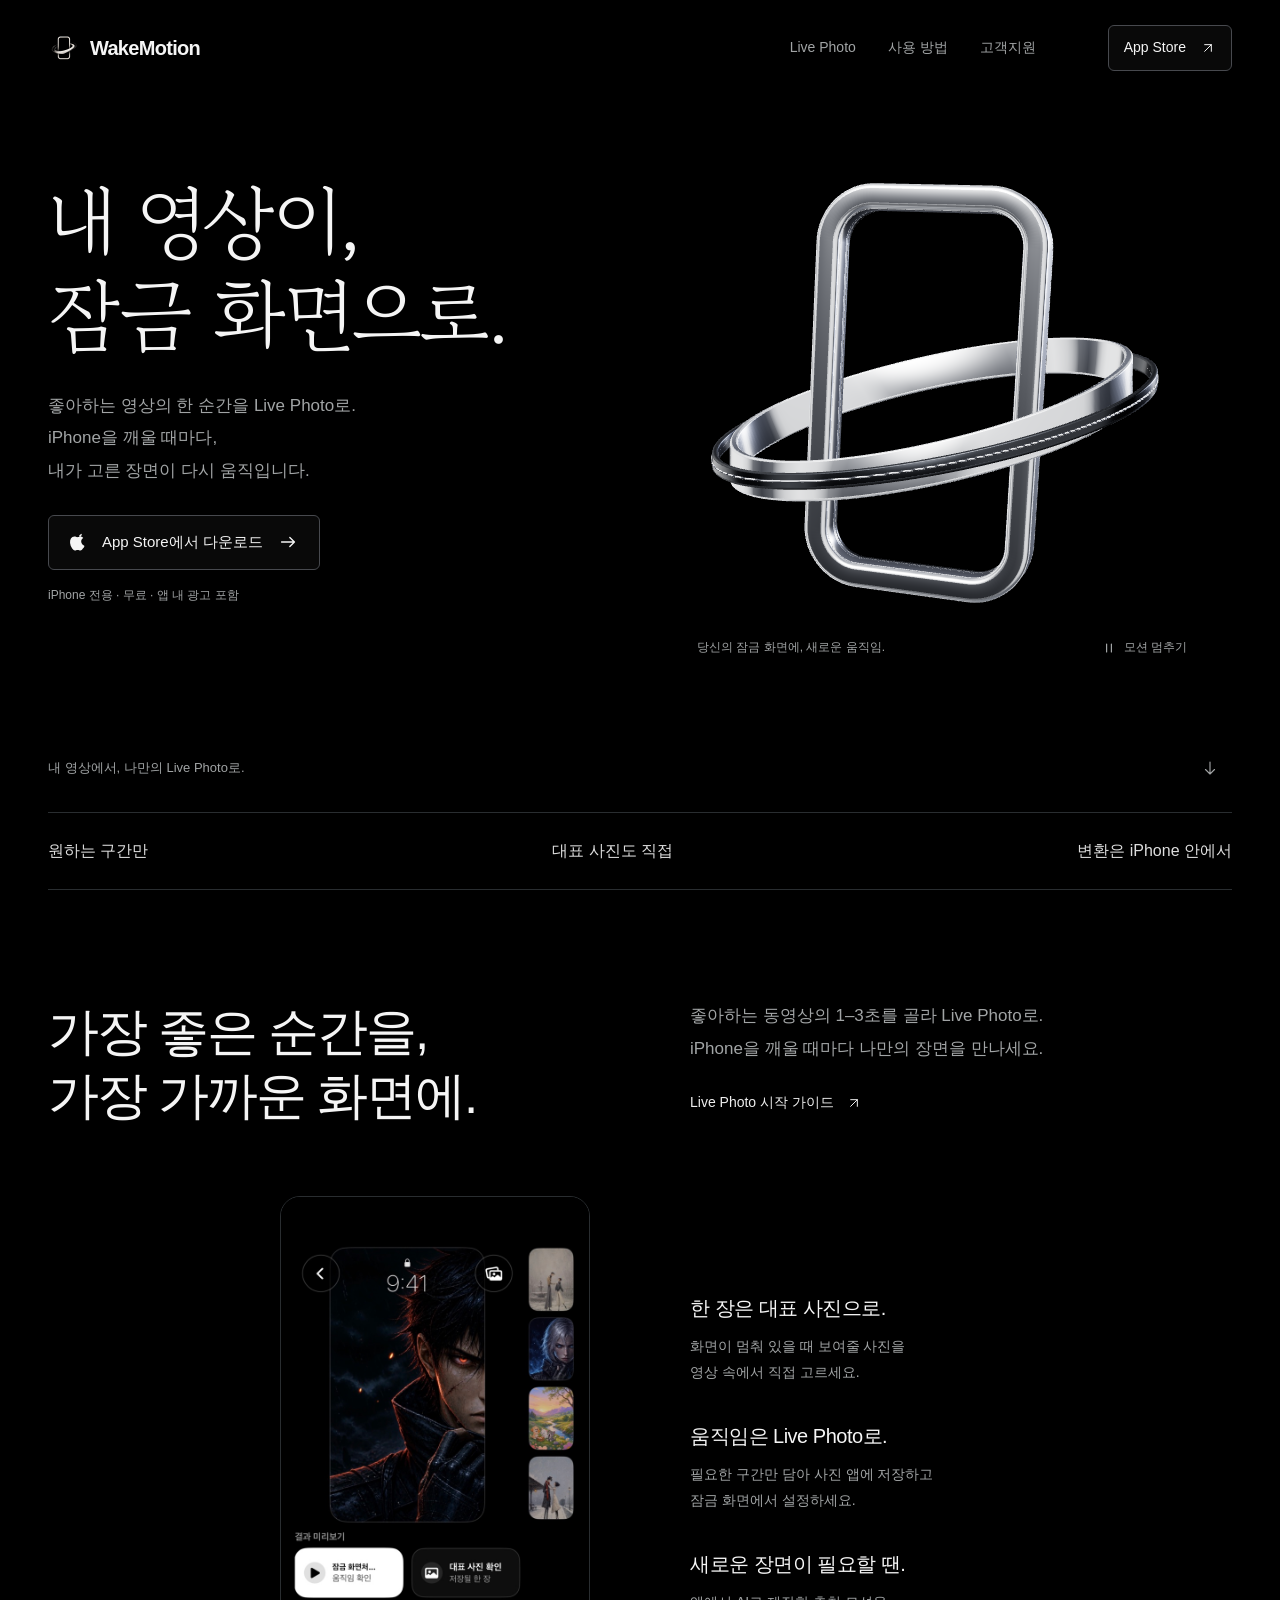
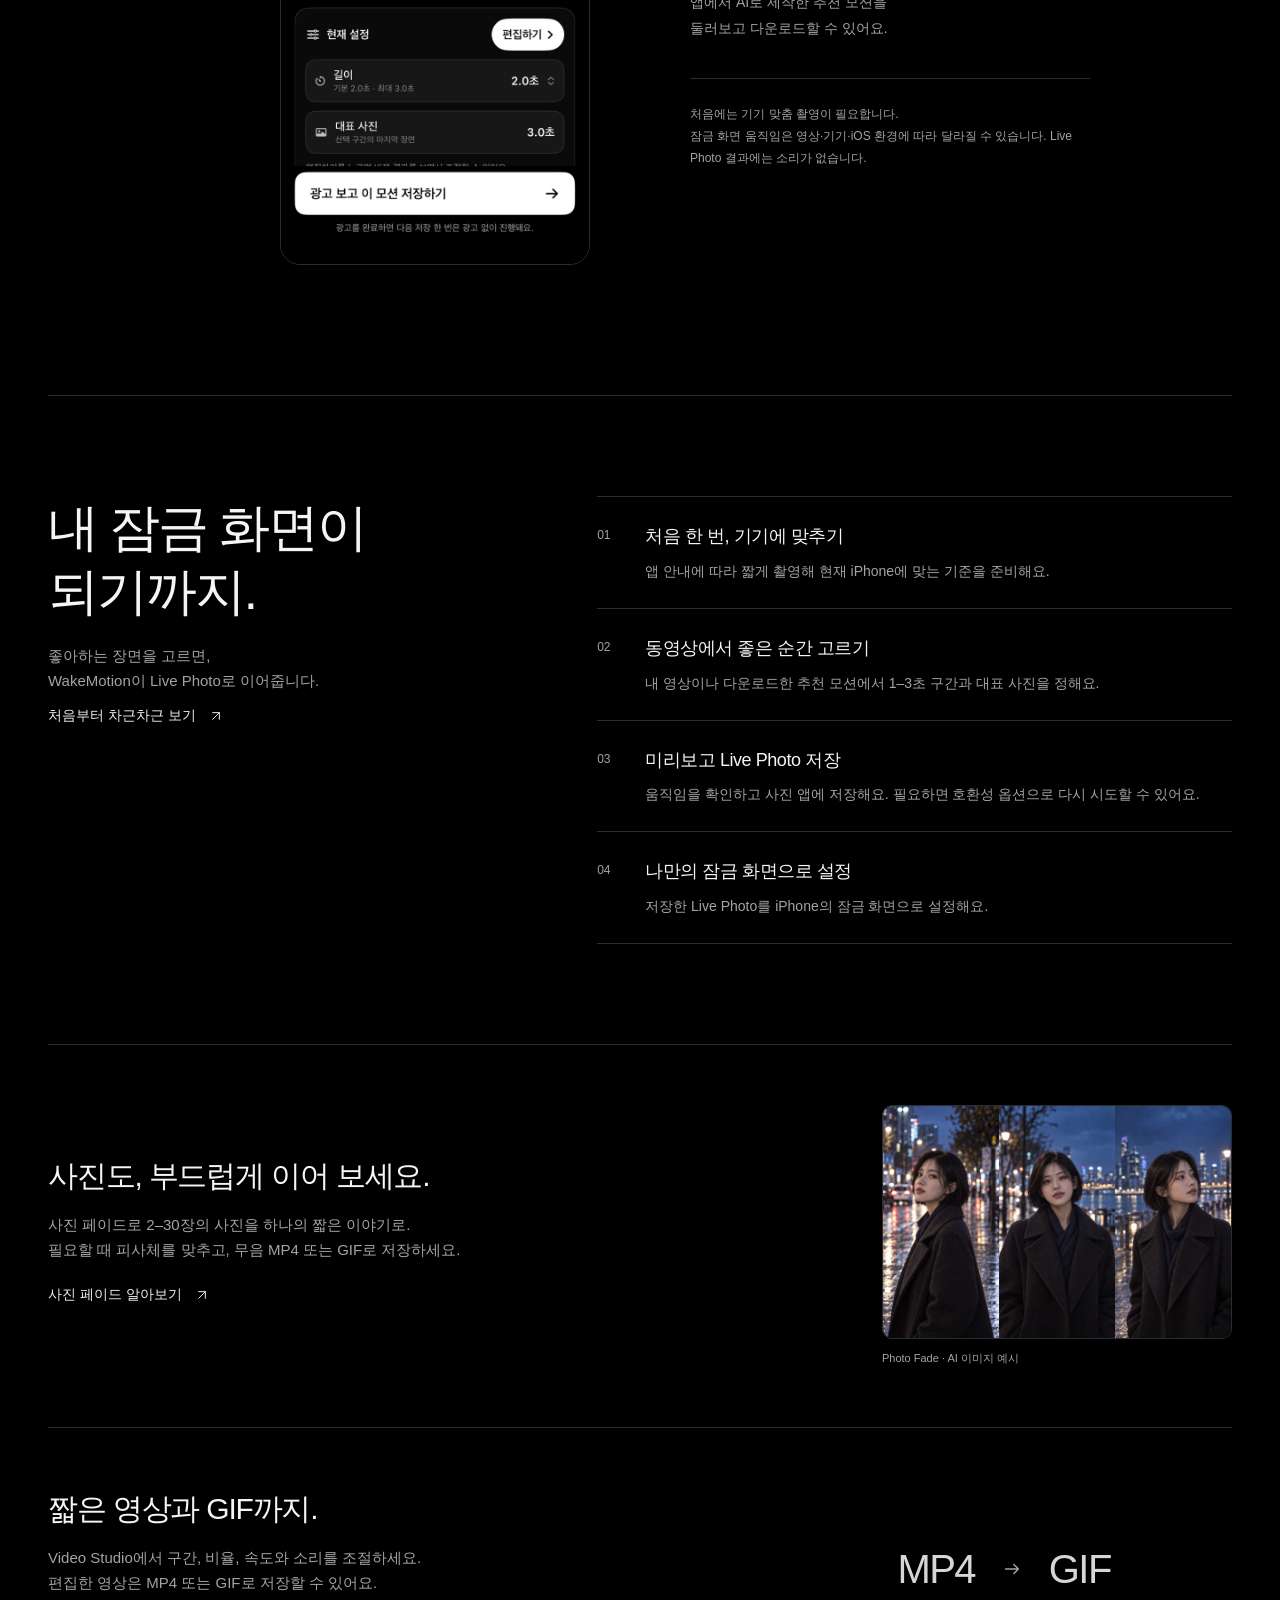
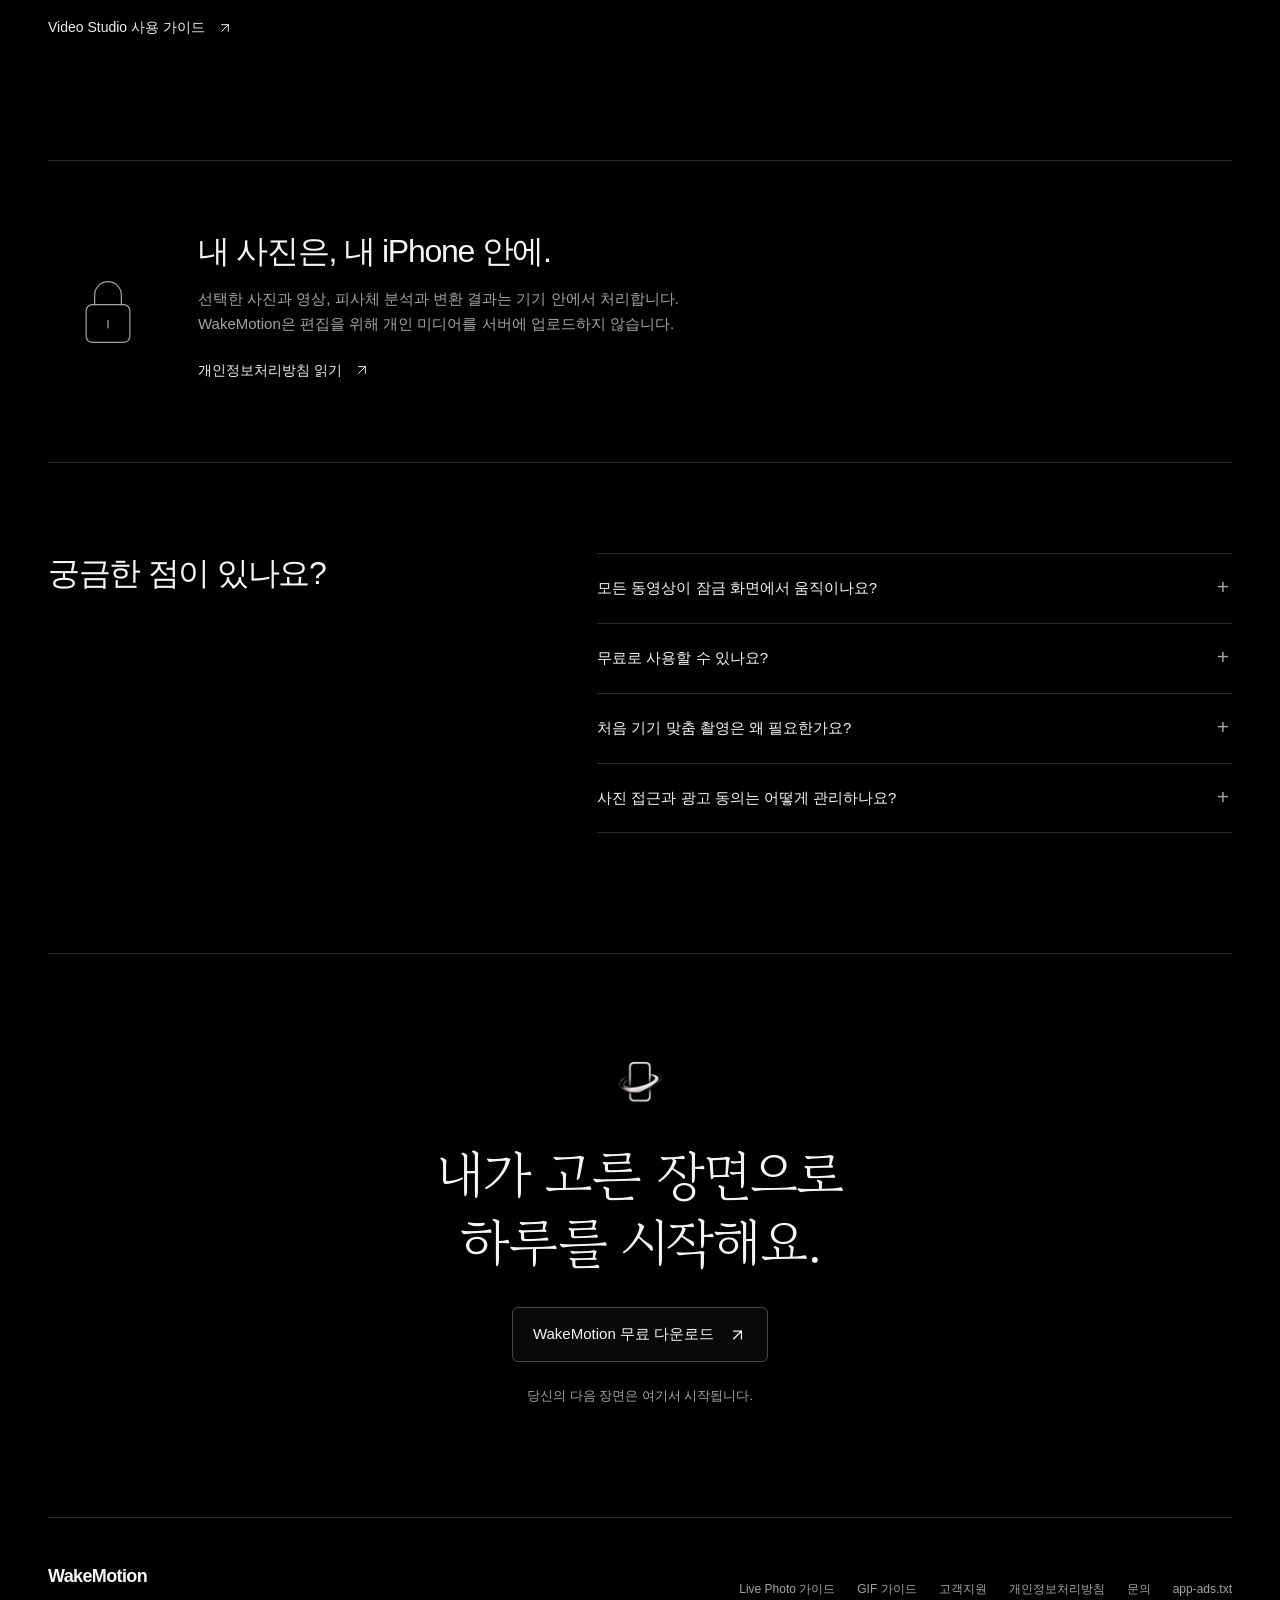
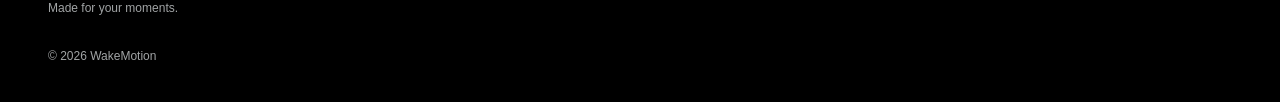
==== commit 1ea61bc0: "Align Live Photo duration copy with current app controls" ====
--- a/index.html
+++ b/index.html
@@ -70,10 +70,10 @@
   <div class="live-benefits"><span>원하는 구간만</span><span>대표 사진도 직접</span><span>변환은 iPhone 안에서</span></div>
 
   <section class="live-section" id="live-photo" aria-labelledby="live-title">
-    <div class="live-copy"><h2 id="live-title">가장 좋은 순간을,<br> 가장 가까운 화면에.</h2><p>좋아하는 동영상의 1–2초를 골라 Live Photo로.<br> iPhone을 깨울 때마다 나만의 장면을 만나세요.</p><a class="text-link" href="guides/video-to-live-photo.html">Live Photo 시작 가이드 <svg viewBox="0 0 24 24" aria-hidden="true"><path d="M7 17 17 7M7 7h10v10"/></svg></a></div>
+    <div class="live-copy"><h2 id="live-title">가장 좋은 순간을,<br> 가장 가까운 화면에.</h2><p>좋아하는 동영상의 1–3초를 골라 Live Photo로.<br> iPhone을 깨울 때마다 나만의 장면을 만나세요.</p><a class="text-link" href="guides/video-to-live-photo.html">Live Photo 시작 가이드 <svg viewBox="0 0 24 24" aria-hidden="true"><path d="M7 17 17 7M7 7h10v10"/></svg></a></div>
     <div class="live-proof"><figure class="product-shot"><img src="assets/live-photo-preview.jpg" width="693" height="1500" alt="WakeMotion의 Live Photo 미리보기와 대표 사진 선택 화면" loading="lazy"></figure><div class="live-details"><div><h3>한 장은 대표 사진으로.</h3><p>화면이 멈춰 있을 때 보여줄 사진을<br> 영상 속에서 직접 고르세요.</p></div><div><h3>움직임은 Live Photo로.</h3><p>필요한 구간만 담아 사진 앱에 저장하고<br> 잠금 화면에서 설정하세요.</p></div><div><h3>새로운 장면이 필요할 땐.</h3><p>앱에서 AI로 제작한 추천 모션을<br> 둘러보고 다운로드할 수 있어요.</p></div><p class="compat-note">처음에는 기기 맞춤 촬영이 필요합니다.<br> 잠금 화면 움직임은 영상·기기·iOS 환경에 따라 달라질 수 있습니다. Live Photo 결과에는 소리가 없습니다.</p></div></div>
   </section>
-  <section class="start-section" id="how-it-works" aria-labelledby="start-title"><div><h2 id="start-title">내 잠금 화면이<br> 되기까지.</h2><p>좋아하는 장면을 고르면,<br> WakeMotion이 Live Photo로 이어줍니다.</p><a class="text-link" href="guides/video-to-live-photo.html">처음부터 차근차근 보기 <svg viewBox="0 0 24 24" aria-hidden="true"><path d="M7 17 17 7M7 7h10v10"/></svg></a></div><ol class="live-steps"><li><span>01</span><div><h3>처음 한 번, 기기에 맞추기</h3><p>앱 안내에 따라 짧게 촬영해 현재 iPhone에 맞는 기준을 준비해요.</p></div></li><li><span>02</span><div><h3>동영상에서 좋은 순간 고르기</h3><p>내 영상이나 다운로드한 추천 모션에서 1–2초 구간과 대표 사진을 정해요.</p></div></li><li><span>03</span><div><h3>미리보고 Live Photo 저장</h3><p>움직임을 확인하고 사진 앱에 저장해요. 필요하면 호환성 옵션으로 다시 시도할 수 있어요.</p></div></li><li><span>04</span><div><h3>나만의 잠금 화면으로 설정</h3><p>저장한 Live Photo를 iPhone의 잠금 화면으로 설정해요.</p></div></li></ol></section>
+  <section class="start-section" id="how-it-works" aria-labelledby="start-title"><div><h2 id="start-title">내 잠금 화면이<br> 되기까지.</h2><p>좋아하는 장면을 고르면,<br> WakeMotion이 Live Photo로 이어줍니다.</p><a class="text-link" href="guides/video-to-live-photo.html">처음부터 차근차근 보기 <svg viewBox="0 0 24 24" aria-hidden="true"><path d="M7 17 17 7M7 7h10v10"/></svg></a></div><ol class="live-steps"><li><span>01</span><div><h3>처음 한 번, 기기에 맞추기</h3><p>앱 안내에 따라 짧게 촬영해 현재 iPhone에 맞는 기준을 준비해요.</p></div></li><li><span>02</span><div><h3>동영상에서 좋은 순간 고르기</h3><p>내 영상이나 다운로드한 추천 모션에서 1–3초 구간과 대표 사진을 정해요.</p></div></li><li><span>03</span><div><h3>미리보고 Live Photo 저장</h3><p>움직임을 확인하고 사진 앱에 저장해요. 필요하면 호환성 옵션으로 다시 시도할 수 있어요.</p></div></li><li><span>04</span><div><h3>나만의 잠금 화면으로 설정</h3><p>저장한 Live Photo를 iPhone의 잠금 화면으로 설정해요.</p></div></li></ol></section>
   <section class="small-feature" id="photo-fade" aria-labelledby="fade-title"><div><h2 id="fade-title">사진도, 부드럽게 이어 보세요.</h2><p>사진 페이드로 2–30장의 사진을 하나의 짧은 이야기로.<br> 필요할 때 피사체를 맞추고, 무음 MP4 또는 GIF로 저장하세요.</p><a class="text-link" href="https://smark1024.github.io/wakemotion-support/#photo-fade">사진 페이드 알아보기 <svg viewBox="0 0 24 24" aria-hidden="true"><path d="M7 17 17 7M7 7h10v10"/></svg></a></div><figure class="small-fade-visual"><img src="assets/photo-sequence.jpg" width="1536" height="1024" loading="lazy" alt="사진 페이드의 세 장면을 설명하는 가상의 인물 AI 이미지"><figcaption>Photo Fade · AI 이미지 예시</figcaption></figure></section>
   <section class="small-feature studio-section" id="video-studio" aria-labelledby="studio-title"><div><h2 id="studio-title">짧은 영상과 GIF까지.</h2><p>Video Studio에서 구간, 비율, 속도와 소리를 조절하세요.<br> 편집한 영상은 MP4 또는 GIF로 저장할 수 있어요.</p><a class="text-link" href="guides/video-to-gif.html">Video Studio 사용 가이드 <svg viewBox="0 0 24 24" aria-hidden="true"><path d="M7 17 17 7M7 7h10v10"/></svg></a></div><div class="format-visual" aria-hidden="true"><span>MP4</span><svg viewBox="0 0 24 24"><path d="M5 12h14m-5-5 5 5-5 5"/></svg><span>GIF</span></div></section>
   <section class="privacy-section" aria-labelledby="privacy-title"><svg class="privacy-icon" viewBox="0 0 56 64" fill="none" aria-hidden="true"><rect x="10" y="26" width="36" height="31" rx="5"/><path d="M17 26V18a11 11 0 0 1 22 0v8M28 39v6"/></svg><div><h2 id="privacy-title">내 사진은, 내 iPhone 안에.</h2><p>선택한 사진과 영상, 피사체 분석과 변환 결과는 기기 안에서 처리합니다.<br> WakeMotion은 편집을 위해 개인 미디어를 서버에 업로드하지 않습니다.</p><a class="text-link" href="https://smark1024.github.io/wakemotion-support/privacy.html">개인정보처리방침 읽기 <svg viewBox="0 0 24 24" aria-hidden="true"><path d="M7 17 17 7M7 7h10v10"/></svg></a></div></section>
